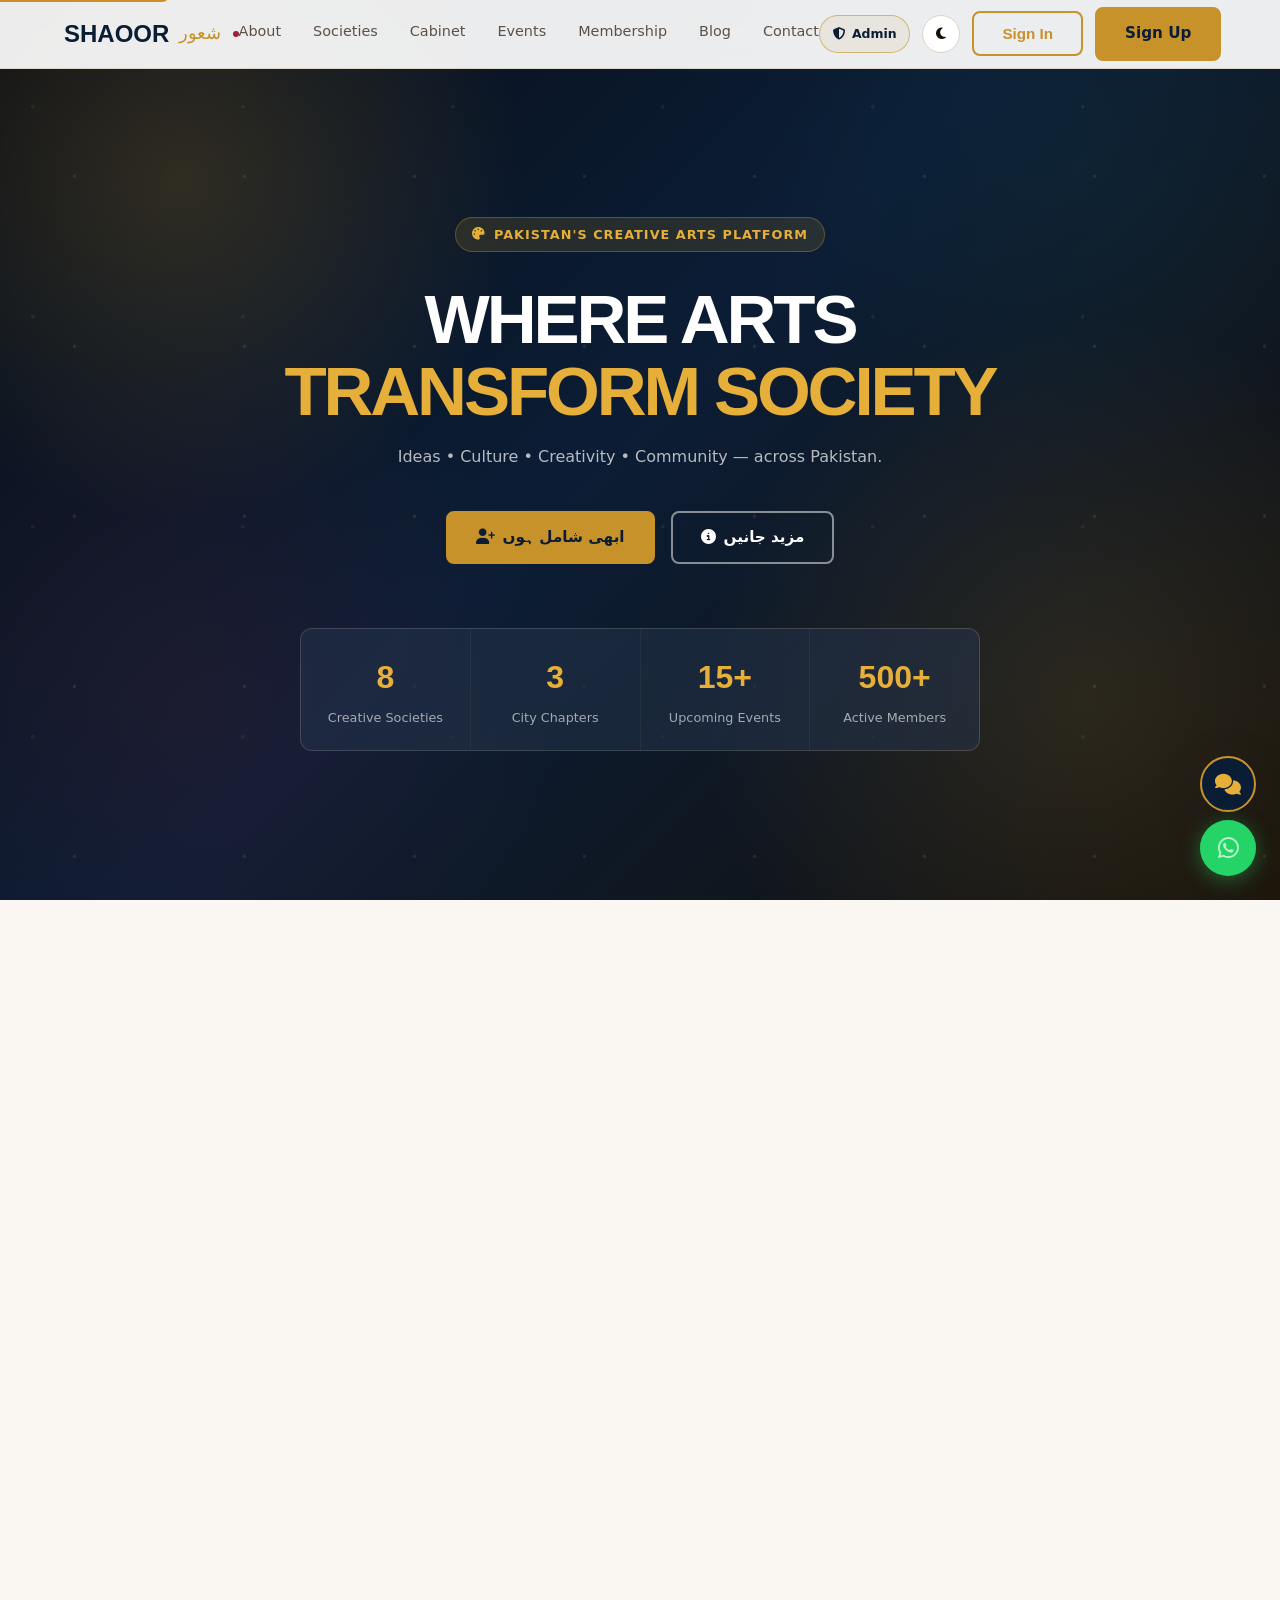
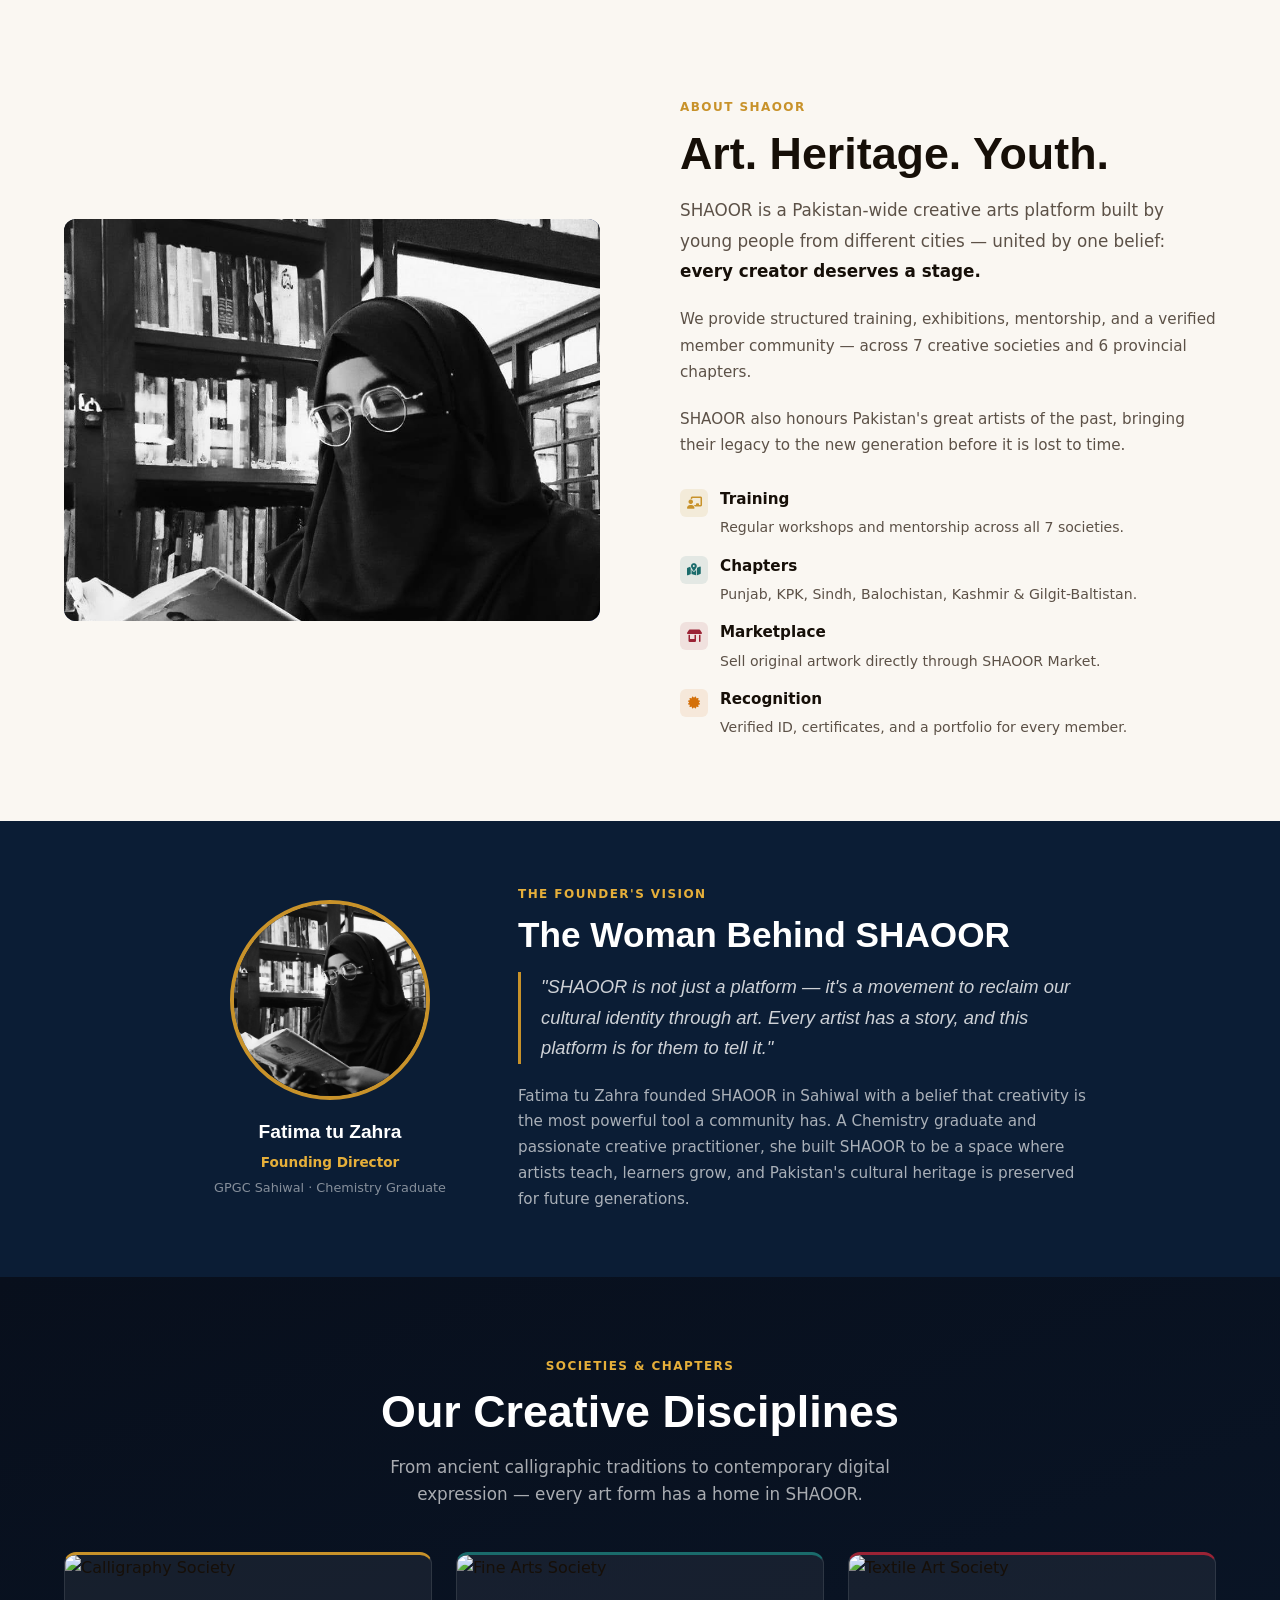
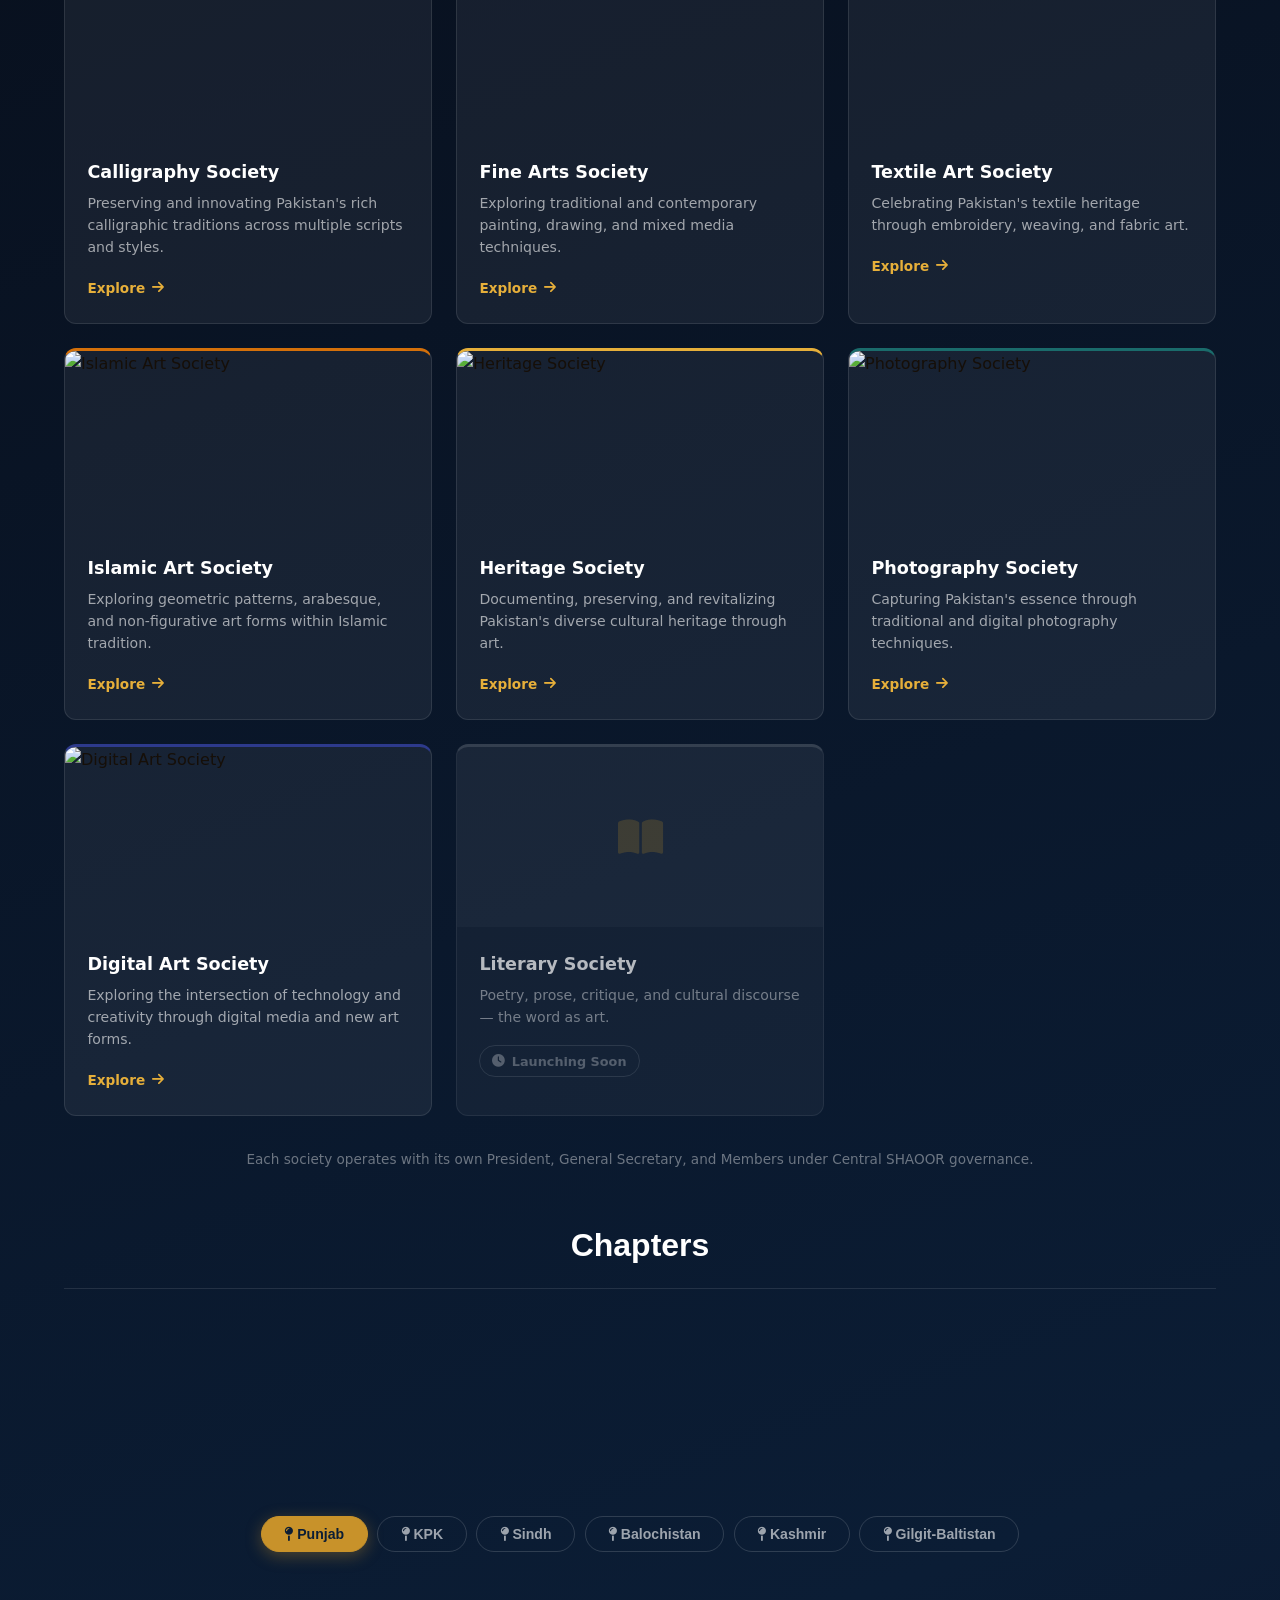
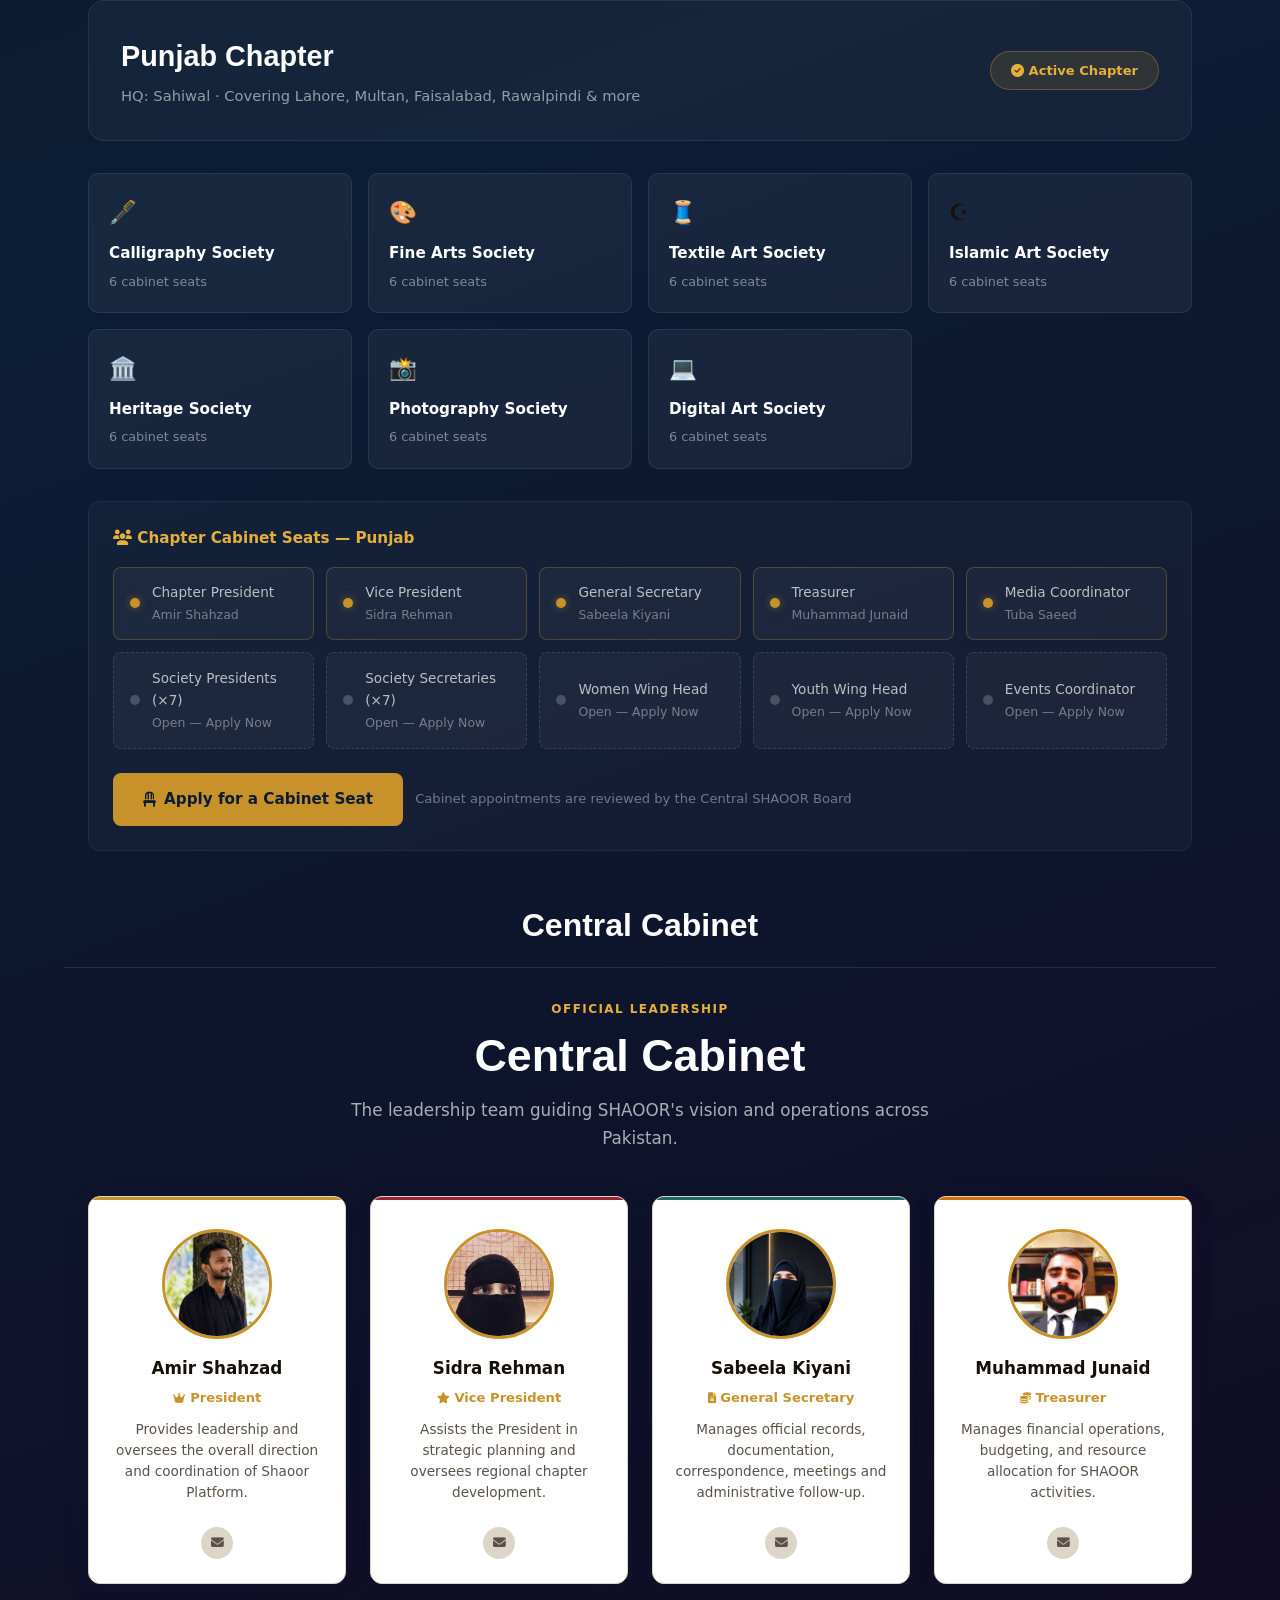
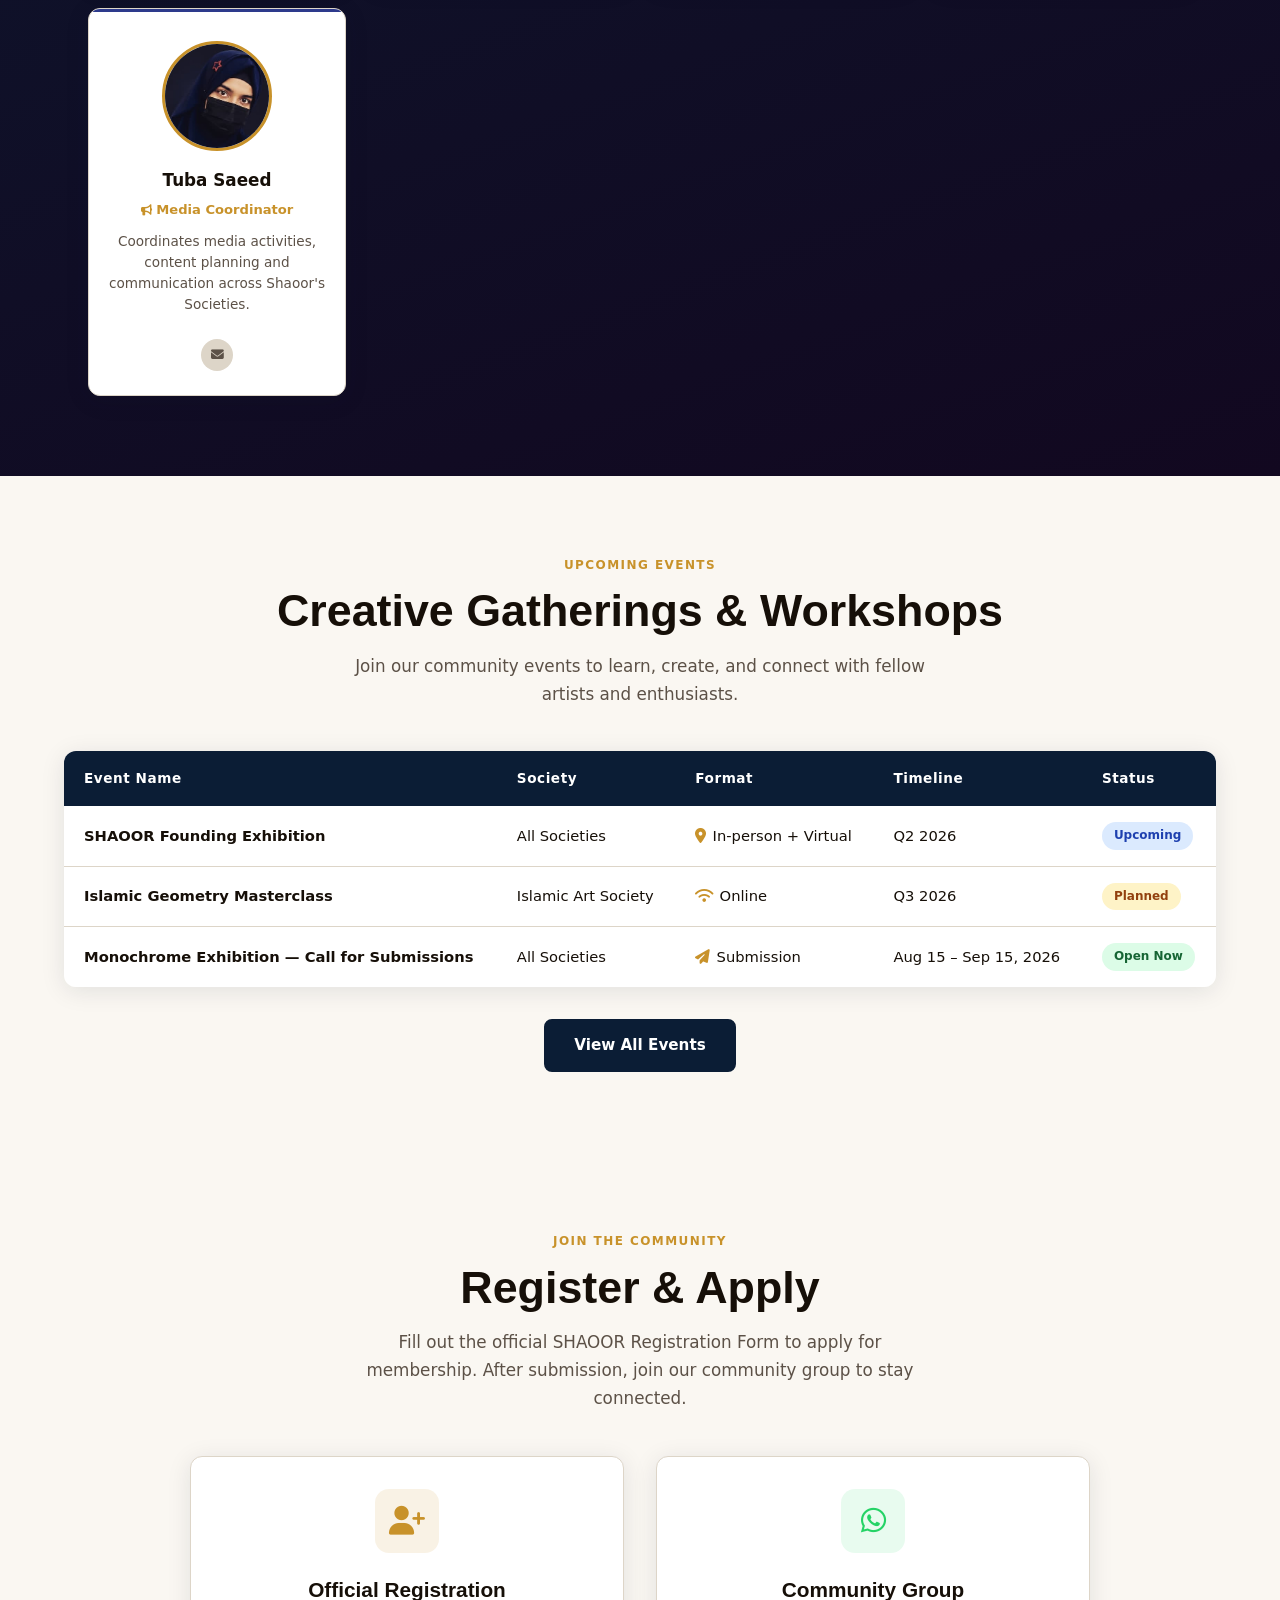
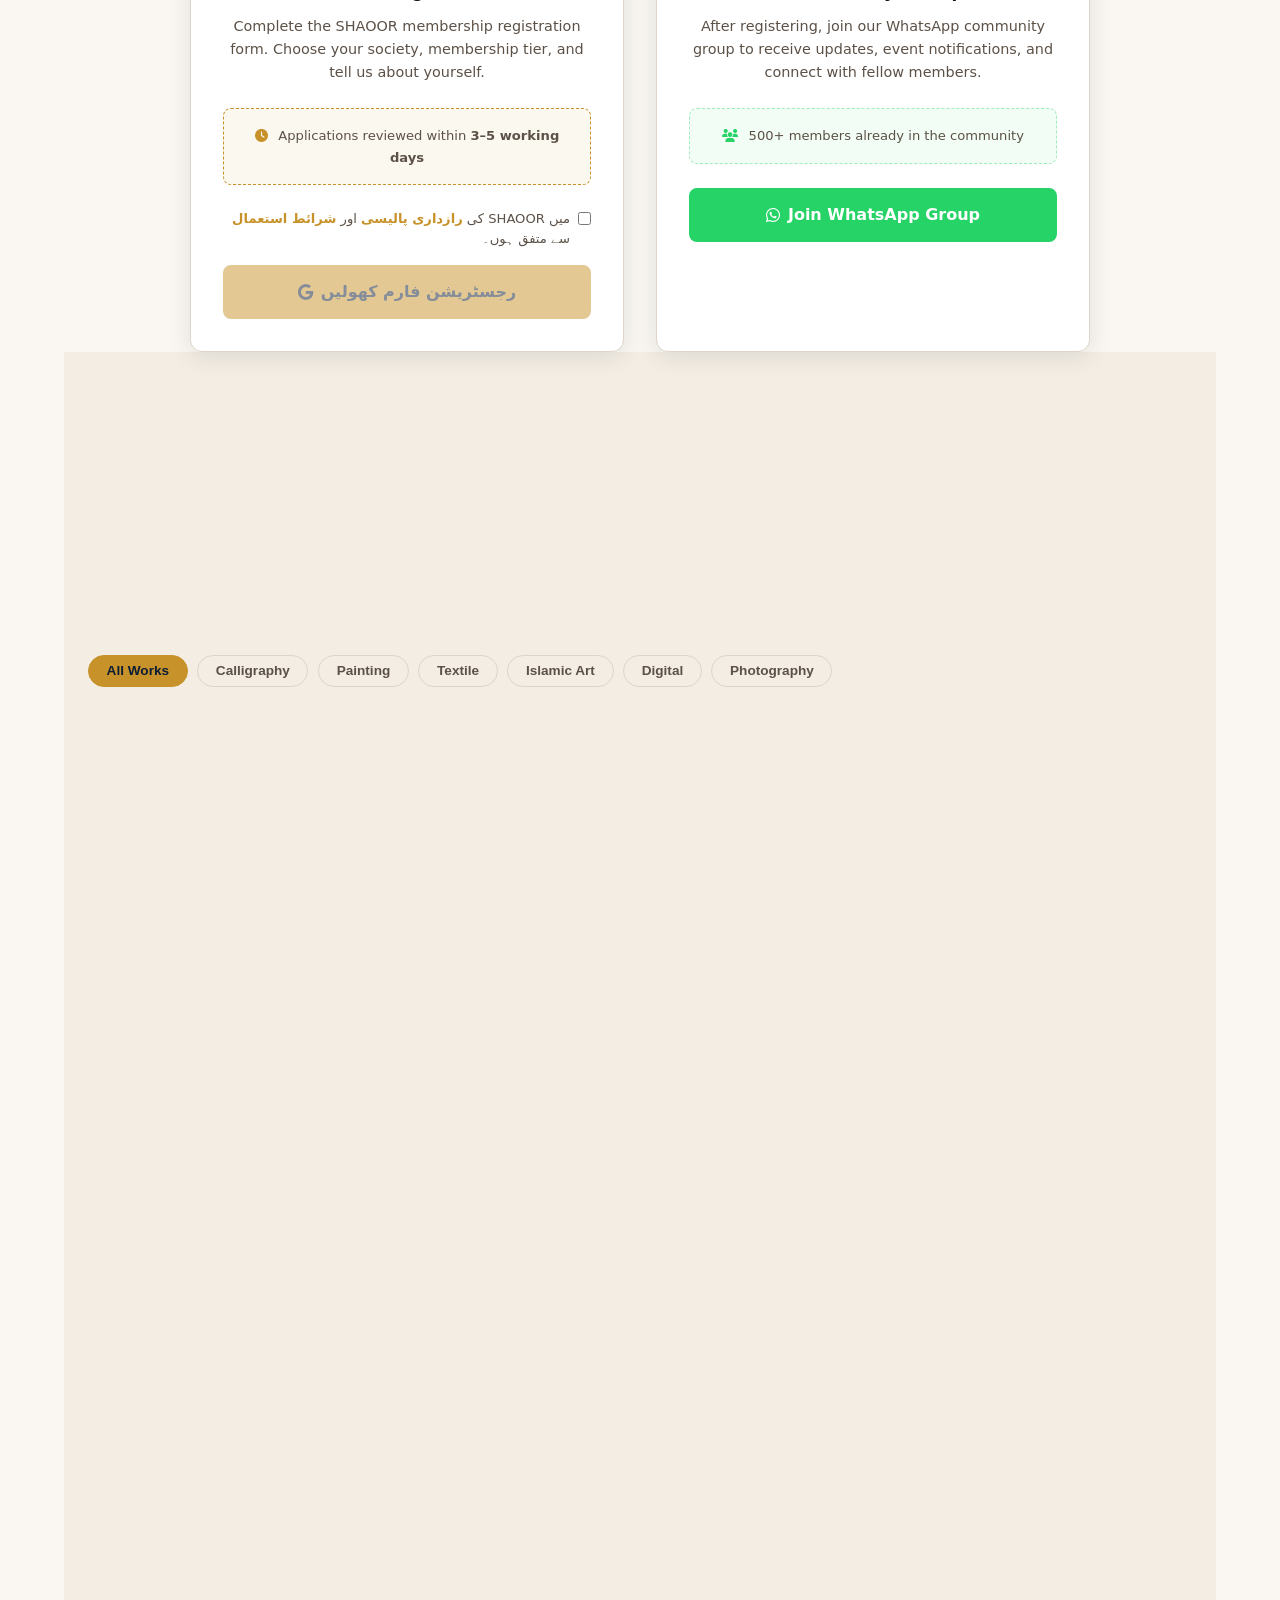
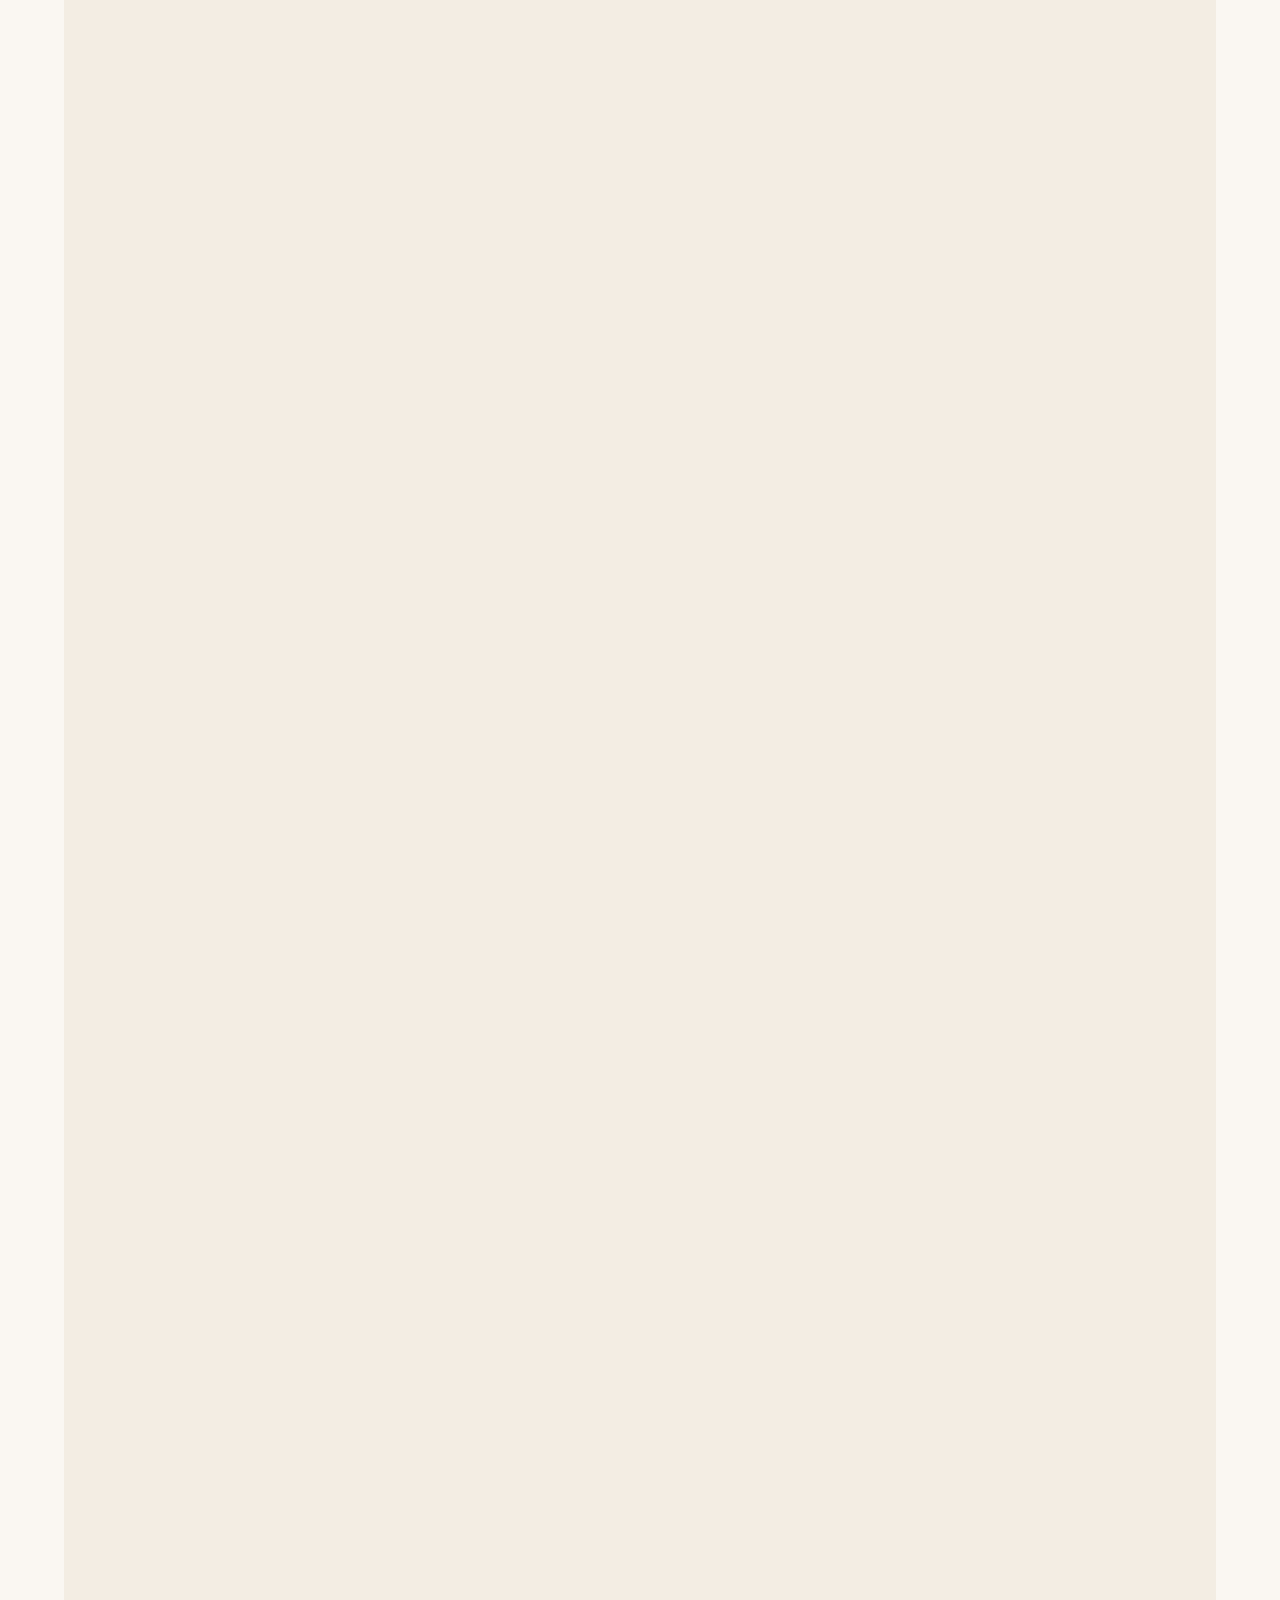
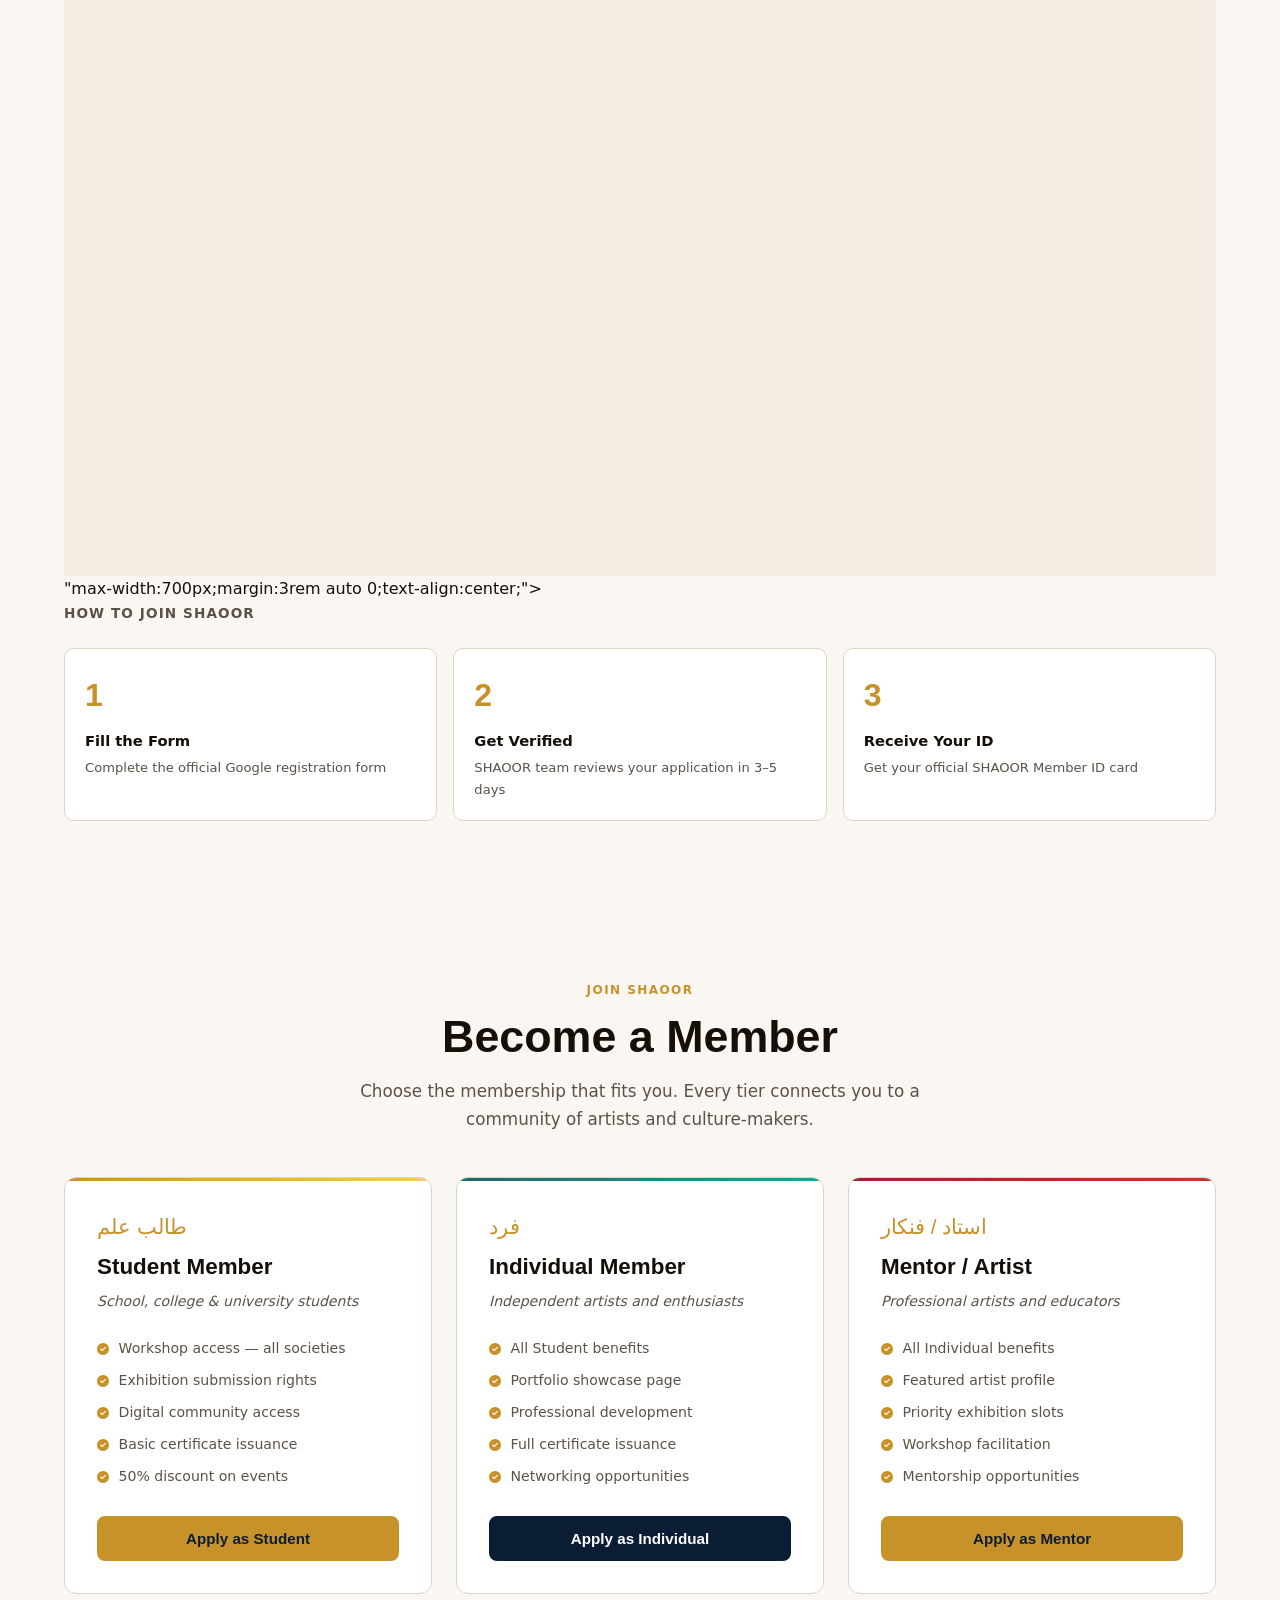
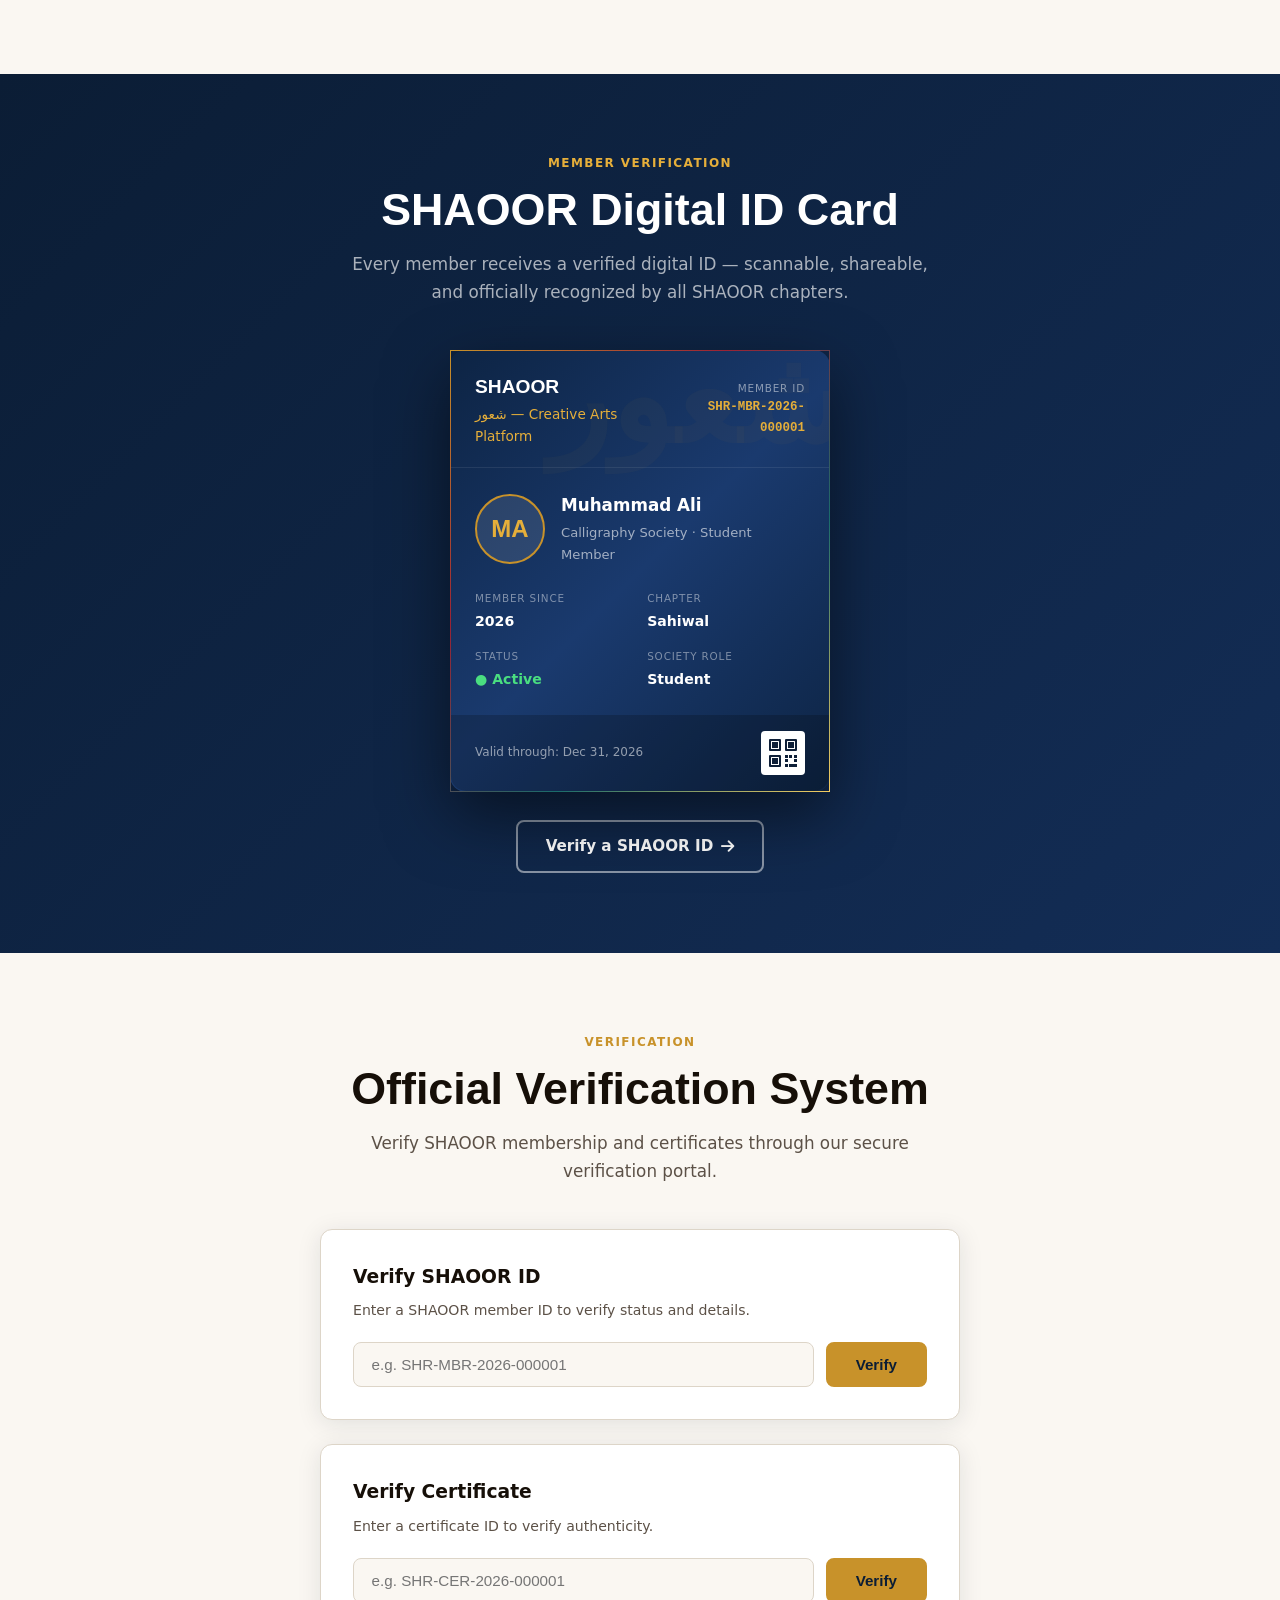
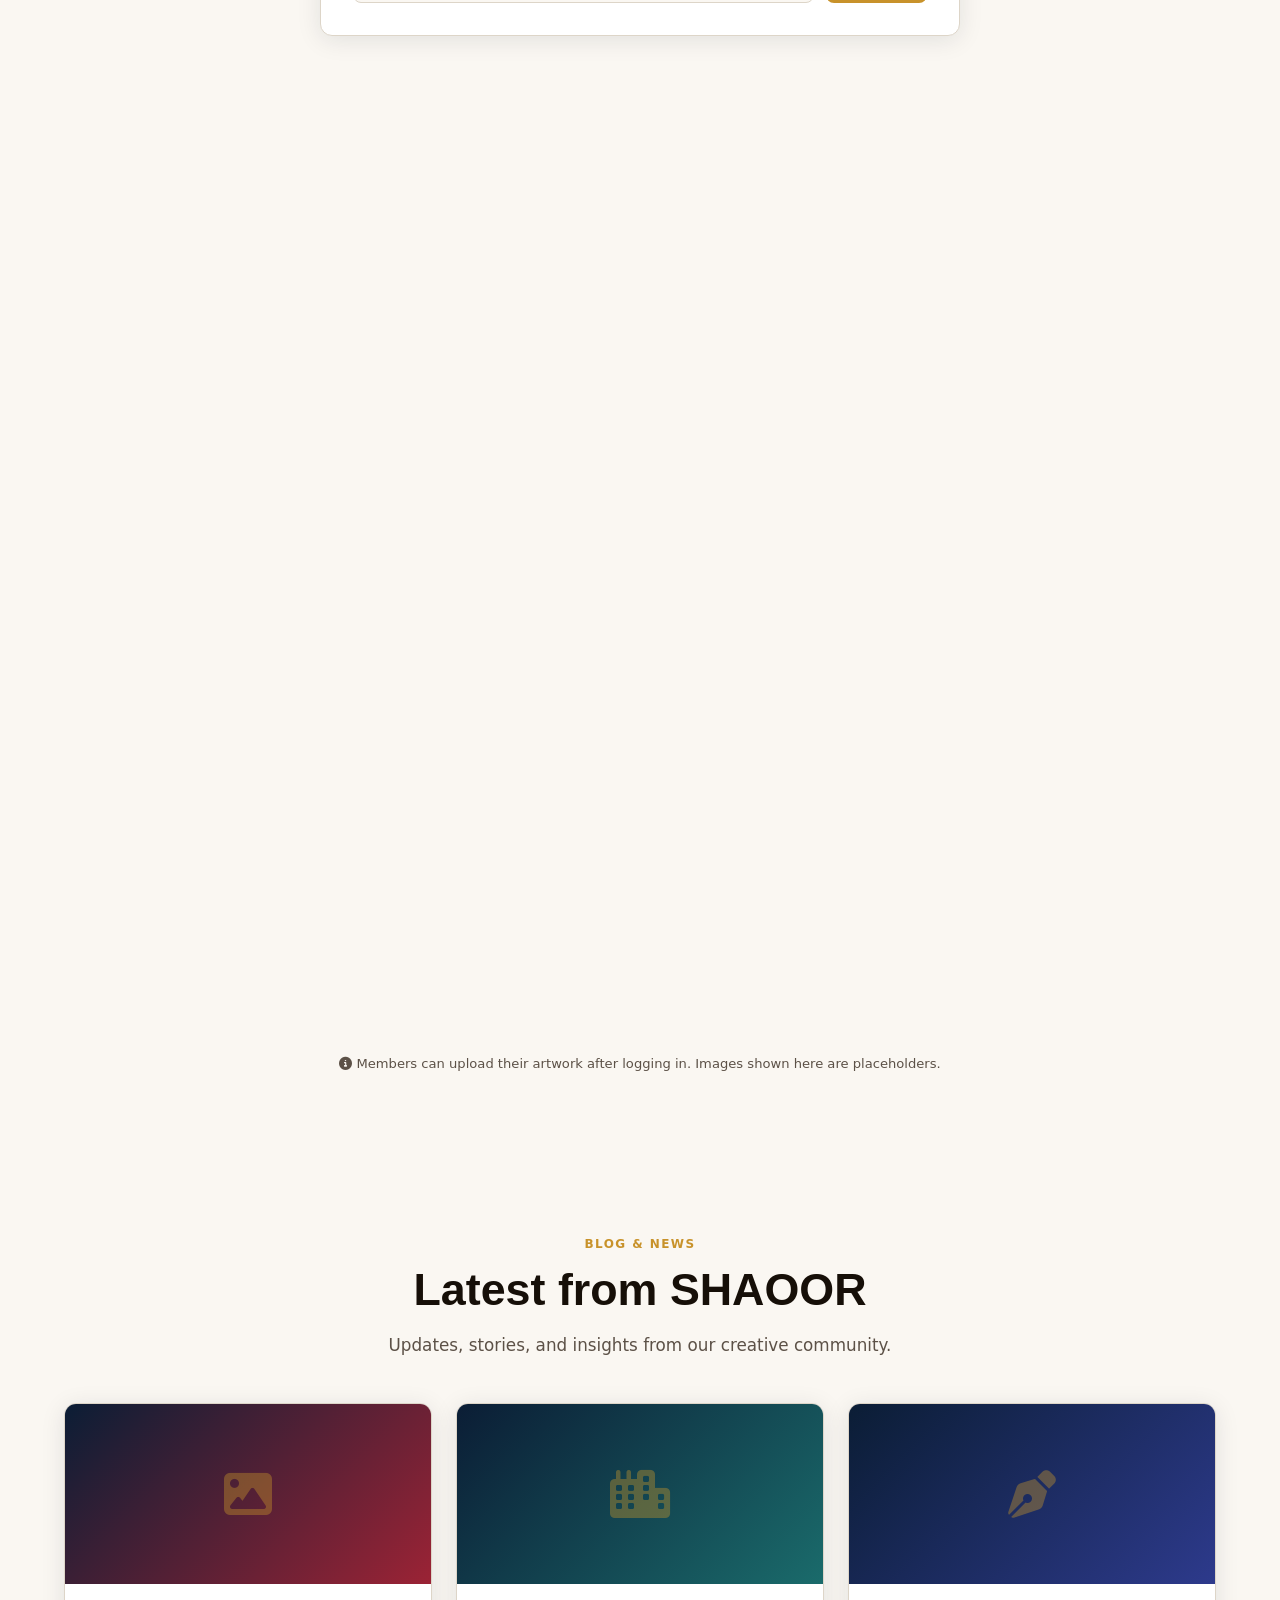
==== Index.html @ 7a6488df "Rename index.html to Index.html" ====
<!DOCTYPE html>
<html lang="en" dir="ltr">
<head>
  <meta charset="UTF-8" />
  <meta name="viewport" content="width=device-width, initial-scale=1.0" />
  <title>SHAOOR | شعور — Creative Arts Platform Pakistan</title>
  <meta name="description" content="SHAOOR — Pakistan's premier creative arts platform. Calligraphy, Fine Arts, Textile, Islamic Art, Heritage, Photography & Digital Art. Sahiwal." />
  <meta name="theme-color" content="#0B1D35" />

  <!-- ══ SECURITY HEADERS ══ -->
  <meta http-equiv="Content-Security-Policy"
    content="default-src 'self' https:;
             script-src 'self' 'unsafe-inline' https://cdnjs.cloudflare.com https://fonts.googleapis.com https://cdn.jsdelivr.net;
             style-src 'self' 'unsafe-inline' https://cdnjs.cloudflare.com https://fonts.googleapis.com https://fonts.gstatic.com;
             img-src 'self' data: https://images.unsplash.com https://aerbvhslbdstmmrbvwvo.supabase.co;
             font-src 'self' https://cdnjs.cloudflare.com https://fonts.gstatic.com;
             connect-src 'self' https://aerbvhslbdstmmrbvwvo.supabase.co;
             form-action 'self' https://docs.google.com https://forms.gle;
             frame-ancestors 'none';">
  <meta http-equiv="X-Content-Type-Options" content="nosniff" />
  <meta http-equiv="X-Frame-Options" content="DENY" />
  <meta http-equiv="Referrer-Policy" content="strict-origin-when-cross-origin" />
  <meta http-equiv="Permissions-Policy" content="camera=(), microphone=(), geolocation=()" />

  <!-- Google Fonts -->
  <link rel="preconnect" href="https://fonts.googleapis.com" />
  <link rel="preconnect" href="https://fonts.gstatic.com" crossorigin />
  <link href="https://fonts.googleapis.com/css2?family=Noto+Nastaliq+Urdu:wght@400;600;700&display=swap" rel="stylesheet" />
  <link href="https://fonts.googleapis.com/css2?family=Inter:wght@400;500;600;700&family=Manrope:wght@600;700;800&family=Noto+Nastaliq+Urdu:wght@400;600;700&display=swap" rel="stylesheet" />

  <!-- Font Awesome CDN (correct) -->
  <link rel="stylesheet" href="https://cdnjs.cloudflare.com/ajax/libs/font-awesome/6.5.0/css/all.min.css" />

  <style>
    /* ─── TOKENS ─── */
    :root {
      /* ── Core Brand ── */
      --navy:      #0B1D35;
      --navy2:     #14305A;
      --navy3:     #1a3a6e;

      /* ── Gold Spectrum ── */
      --gold:      #C8922A;
      --gold2:     #E6AF3A;
      --gold3:     #F5CC60;
      --gold-soft: rgba(200,146,42,.12);

      /* ── Cultural Accent Colors ── */
      --ruby:      #9B2335;   /* گہرا سرخ */
      --ruby-soft: rgba(155,35,53,.10);
      --teal:      #1A6B6B;   /* مور پنکھی */
      --teal-soft: rgba(26,107,107,.10);
      --saffron:   #D4700A;   /* زعفران */
      --saffron-soft: rgba(212,112,10,.10);
      --indigo:    #2D3A8C;   /* نیلا */
      --henna:     #7B2D00;   /* مہندی */

      /* ── Surfaces ── */
      --cream:     #FAF7F2;
      --cream2:    #F3EDE3;
      --white:     #FFFFFF;
      --ink:       #160F08;
      --muted:     #5C5147;
      --border:    #DDD5C8;
      --card:      #FFFFFF;

      --radius: 12px;
      --shadow:    0 4px 24px rgba(11,29,53,.10);
      --shadow-lg: 0 12px 48px rgba(11,29,53,.18);
      --ff-display: 'Playfair Display', Georgia, serif;
      --ff-body:    'Inter', system-ui, sans-serif;
      --trans: .28s ease;
    }
    [data-theme="dark"] {
      --cream:  #080F1C;
      --cream2: #0D1829;
      --card:   #101E35;
      --ink:    #F0E8D8;
      --muted:  #9E957F;
      --border: #1C2E4A;
      --shadow: 0 4px 24px rgba(0,0,0,.40);
      --shadow-lg: 0 12px 48px rgba(0,0,0,.55);
    }

    /* ─── RESET ─── */
    *, *::before, *::after { box-sizing: border-box; margin: 0; padding: 0; }
    html { scroll-behavior: smooth; }
    body {
      font-family: var(--ff-body);
      background: var(--cream);
      color: var(--ink);
      line-height: 1.65;
      transition: background var(--trans), color var(--trans);
    }
    img { max-width: 100%; display: block; }
    a { text-decoration: none; color: inherit; }
    ul { list-style: none; }

    /* ─── UTILITIES ─── */
    .container { width: 100%; max-width: 1200px; margin: 0 auto; padding: 0 1.5rem; }
    .section    { padding: 6rem 0; }
    .sec-label  { font-size: .75rem; font-weight: 700; letter-spacing: .12em; text-transform: uppercase; color: var(--gold); margin-bottom: .6rem; }
    .sec-title  { font-family: var(--ff-display); font-size: clamp(2rem, 4vw, 2.8rem); font-weight: 800; line-height: 1.15; color: var(--ink); margin-bottom: 1rem; }
    .sec-sub    { font-size: 1.05rem; color: var(--muted); max-width: 580px; }
    .sec-head   { text-align: center; margin-bottom: 4rem; }
    .sec-head .sec-sub { margin: 0 auto; }

    /* ─── BUTTONS ─── */
    .btn {
      display: inline-flex; align-items: center; gap: .5rem;
      padding: .75rem 1.75rem; border-radius: 8px; font-weight: 600;
      font-size: .95rem; cursor: pointer; border: 2px solid transparent;
      transition: all var(--trans); white-space: nowrap;
    }
    .btn-gold   { background: var(--gold); color: var(--navy); border-color: var(--gold); }
    .btn-gold:hover { background: var(--gold2); border-color: var(--gold2); }
    .btn-navy   { background: var(--navy); color: #fff; border-color: var(--navy); }
    .btn-navy:hover { background: var(--navy2); border-color: var(--navy2); }
    .btn-outline { background: transparent; color: var(--gold); border-color: var(--gold); }
    .btn-outline:hover { background: var(--gold); color: var(--navy); }
    .btn-ghost  { background: transparent; color: #fff; border-color: rgba(255,255,255,.5); }
    .btn-ghost:hover { background: rgba(255,255,255,.12); }
    a:focus, button:focus { outline: 2px solid var(--gold); outline-offset: 3px; }

    /* ─── NAV ─── */
    .navbar {
      position: fixed; top: 0; left: 0; width: 100%; z-index: 200;
      background: rgba(255,255,255,.92); backdrop-filter: blur(14px);
      border-bottom: 1px solid var(--border);
      transition: background var(--trans), box-shadow var(--trans);
    }
    [data-theme="dark"] .navbar { background: rgba(14,31,56,.92); }
    .navbar.scrolled { box-shadow: 0 2px 20px rgba(0,0,0,.10); }
    .nav-inner { display: flex; align-items: center; justify-content: space-between; height: 68px; }
    .nav-brand { display: flex; align-items: center; gap: .6rem; }
    .nav-brand .en { font-family: var(--ff-display); font-size: 1.5rem; font-weight: 900; color: var(--navy); }
    [data-theme="dark"] .nav-brand .en { color: var(--gold3); }
    .nav-brand .ur { font-size: 1.1rem; color: var(--gold); font-family: 'Segoe UI', sans-serif; }
    .nav-links { display: flex; gap: 2rem; align-items: center; }
    .nav-links a { font-size: .9rem; font-weight: 500; color: var(--muted); transition: color var(--trans); position: relative; padding-bottom: 4px; }
    .nav-links a::after { content: ''; position: absolute; bottom: 0; left: 0; width: 0; height: 2px; background: var(--gold); border-radius: 2px; transition: width var(--trans); }
    .nav-links a:hover { color: var(--ink); }
    .nav-links a:hover::after { width: 100%; }
    .nav-actions { display: flex; align-items: center; gap: .75rem; }
    .theme-btn {
      width: 38px; height: 38px; border-radius: 50%; border: 1px solid var(--border);
      background: var(--card); color: var(--ink); cursor: pointer;
      display: flex; align-items: center; justify-content: center;
      transition: all var(--trans);
    }
    .theme-btn:hover { border-color: var(--gold); color: var(--gold); }
    .hamburger { display: none; flex-direction: column; gap: 5px; background: none; border: none; cursor: pointer; padding: 4px; }
    .hamburger span { display: block; width: 24px; height: 2.5px; background: var(--ink); border-radius: 2px; transition: all var(--trans); }
    [data-theme="dark"] .hamburger span { background: #fff; }

    /* ─── MOBILE NAV ─── */
    .mobile-nav {
      position: fixed; top: 0; right: -100%; width: min(320px, 85vw); height: 100vh;
      background: var(--card); z-index: 300; padding: 5rem 2rem 2rem;
      box-shadow: -8px 0 40px rgba(0,0,0,.18); transition: right var(--trans);
      overflow-y: auto; border-left: 1px solid var(--border);
    }
    .mobile-nav.open { right: 0; }
    .mobile-nav a { display: block; padding: .9rem 0; border-bottom: 1px solid var(--border); font-weight: 500; color: var(--ink); font-size: 1rem; }
    .mobile-nav a:hover { color: var(--gold); }
    .mob-close {
      position: absolute; top: 1.2rem; right: 1.2rem; width: 36px; height: 36px;
      border-radius: 50%; background: var(--border); border: none; cursor: pointer;
      display: flex; align-items: center; justify-content: center; color: var(--ink); font-size: 1rem;
    }
    .overlay { position: fixed; inset: 0; background: rgba(0,0,0,.45); z-index: 250; display: none; }
    .overlay.show { display: block; }

    /* ─── HERO ─── */
    .hero {
      min-height: 100vh; display: flex; align-items: center;
      background: linear-gradient(135deg, #080F1C 0%, #0B1D35 35%, #14204A 65%, #1A0A22 100%);
      position: relative; overflow: hidden; padding-top: 68px;
    }
    .hero::before {
      content: '';
      position: absolute; inset: 0;
      background:
        radial-gradient(ellipse 80% 60% at 20% 80%, rgba(155,35,53,.18) 0%, transparent 60%),
        radial-gradient(ellipse 60% 50% at 80% 20%, rgba(26,107,107,.14) 0%, transparent 55%),
        radial-gradient(ellipse 50% 40% at 50% 50%, rgba(200,146,42,.08) 0%, transparent 70%),
        url("data:image/svg+xml,%3Csvg width='80' height='80' viewBox='0 0 80 80' xmlns='http://www.w3.org/2000/svg'%3E%3Cg fill='none' fill-rule='evenodd'%3E%3Cg fill='%23C8922A' fill-opacity='0.05'%3E%3Cpath d='M40 0 L48 32 L80 40 L48 48 L40 80 L32 48 L0 40 L32 32 Z'/%3E%3C/g%3E%3Cg fill='%23C8922A' fill-opacity='0.03'%3E%3Cpath d='M20 20 L24 36 L40 40 L24 44 L20 60 L16 44 L0 40 L16 36 Z' transform='translate(0,0)'/%3E%3C/g%3E%3C/g%3E%3C/svg%3E");
    }
    .hero-inner { position: relative; z-index: 1; text-align: center; max-width: 860px; margin: 0 auto; padding: 5rem 0; }
    .hero-badge { display: inline-flex; align-items: center; gap: .5rem; background: rgba(201,151,43,.15); border: 1px solid rgba(201,151,43,.35); color: var(--gold2); font-size: .8rem; font-weight: 600; letter-spacing: .08em; padding: .4rem 1rem; border-radius: 999px; margin-bottom: 2rem; text-transform: uppercase; }
    .hero-title { font-family: var(--ff-display); font-size: clamp(3rem, 7vw, 5.5rem); font-weight: 900; color: #fff; line-height: 1.05; margin-bottom: 1.2rem; }
    .hero-title .gold { color: var(--gold2); }
    .hero-urdu { font-size: clamp(1.4rem, 3vw, 2rem); color: rgba(255,255,255,.55); margin-bottom: 1.5rem; font-family: 'Segoe UI', sans-serif; direction: rtl; }
    .hero-sub { font-size: 1.15rem; color: rgba(255,255,255,.7); max-width: 560px; margin: 0 auto 2.5rem; }
    .hero-btns { display: flex; gap: 1rem; justify-content: center; flex-wrap: wrap; margin-bottom: 4rem; }
    .hero-stats { display: grid; grid-template-columns: repeat(4, 1fr); gap: 1px; background: rgba(255,255,255,.1); border: 1px solid rgba(255,255,255,.1); border-radius: var(--radius); overflow: hidden; max-width: 680px; margin: 0 auto; }
    .stat-box { background: rgba(14,31,56,.5); padding: 1.4rem 1rem; }
    .stat-num { font-family: var(--ff-display); font-size: 2rem; font-weight: 800; color: var(--gold2); }
    .stat-lbl { font-size: .8rem; color: rgba(255,255,255,.6); margin-top: .2rem; }

    /* ─── ABOUT ─── */
    .about-grid { display: grid; grid-template-columns: 1fr 1fr; gap: 5rem; align-items: center; }
    .about-img {
      aspect-ratio: 4/3; border-radius: var(--radius); overflow: hidden;
      background: linear-gradient(135deg, var(--navy) 0%, #1e3a8a 100%);
      display: flex; align-items: center; justify-content: center;
      position: relative;
    }
    .about-img-inner { text-align: center; color: rgba(255,255,255,.7); }
    .about-img-inner i { font-size: 4rem; color: var(--gold); margin-bottom: 1rem; display: block; }
    .about-img-inner p { font-size: .95rem; max-width: 200px; margin: 0 auto; }
    .about-quote { border-left: 3px solid var(--gold); padding-left: 1.25rem; margin: 2rem 0; font-family: var(--ff-display); font-size: 1.2rem; font-style: italic; color: var(--muted); line-height: 1.6; }
    .values-list { display: grid; gap: .8rem; margin-top: 1.5rem; }
    .val-item { display: flex; align-items: flex-start; gap: .75rem; }
    .val-icon { width: 28px; height: 28px; border-radius: 6px; background: rgba(201,151,43,.12); display: flex; align-items: center; justify-content: center; flex-shrink: 0; margin-top: 2px; }
    .val-icon i { font-size: .75rem; color: var(--gold); }
    .val-text strong { display: block; font-weight: 600; font-size: .95rem; margin-bottom: .15rem; }
    .val-text span { font-size: .88rem; color: var(--muted); }

    /* ─── SOCIETIES ─── */
    .soc-bg { background: linear-gradient(160deg, #080F1C 0%, #0B1D35 50%, #120820 100%); }
    .soc-bg .sec-title { color: #fff; }
    .soc-bg .sec-sub   { color: rgba(255,255,255,.65); }
    .soc-bg .sec-label { color: var(--gold2); }
    .soc-grid { display: grid; grid-template-columns: repeat(auto-fill, minmax(280px, 1fr)); gap: 1.5rem; }
    .soc-card {
      background: rgba(255,255,255,.06); border: 1px solid rgba(255,255,255,.1);
      border-radius: var(--radius); overflow: hidden; transition: all var(--trans); position: relative;
    }
    .soc-card:hover { transform: translateY(-6px); background: rgba(255,255,255,.1); border-color: rgba(201,151,43,.4); }
    .soc-thumb { height: 180px; overflow: hidden; position: relative; }
    .soc-thumb img { width: 100%; height: 100%; object-fit: cover; transition: transform .5s ease; }
    .soc-card:hover .soc-thumb img { transform: scale(1.07); }
    .soc-thumb-placeholder { height: 180px; display: flex; align-items: center; justify-content: center; font-size: 2.5rem; }
    .soc-body { padding: 1.4rem; }
    .soc-name { font-weight: 700; font-size: 1.1rem; color: #fff; margin-bottom: .4rem; }
    .soc-desc { font-size: .88rem; color: rgba(255,255,255,.6); line-height: 1.55; margin-bottom: 1rem; }
    .soc-link { display: inline-flex; align-items: center; gap: .4rem; font-size: .85rem; font-weight: 600; color: var(--gold2); transition: gap var(--trans); }
    .soc-link:hover { gap: .7rem; }
    .soc-coming { display: inline-flex; align-items: center; gap: .4rem; font-size: .8rem; font-weight: 600; color: rgba(255,255,255,.4); padding: .3rem .75rem; border: 1px solid rgba(255,255,255,.15); border-radius: 999px; }

    /* ─── CABINET ─── */
    .cabinet-grid { display: grid; grid-template-columns: repeat(auto-fill, minmax(240px, 1fr)); gap: 1.5rem; }
    .cab-card {
      background: var(--card); border: 1px solid var(--border); border-radius: var(--radius);
      overflow: hidden; box-shadow: var(--shadow); transition: all var(--trans);
      text-align: center;
    }
    .cab-card:hover { transform: translateY(-5px); box-shadow: var(--shadow-lg); border-color: var(--gold); }
    .cab-avatar {
      width: 90px; height: 90px; border-radius: 50%;
      background: linear-gradient(135deg, var(--navy) 0%, var(--navy2) 100%);
      display: flex; align-items: center; justify-content: center;
      font-family: var(--ff-display); font-size: 1.6rem; font-weight: 800;
      color: var(--gold2); margin: 2rem auto 1rem; border: 3px solid var(--gold);
    }
    .cab-name { font-weight: 700; font-size: 1.05rem; margin-bottom: .3rem; }
    .cab-role { font-size: .82rem; font-weight: 600; color: var(--gold); margin-bottom: .6rem; }
    .cab-bio { font-size: .85rem; color: var(--muted); padding: 0 1.2rem 1.5rem; line-height: 1.55; }
    .cab-links { display: flex; gap: .6rem; justify-content: center; padding-bottom: 1.5rem; }
    .cab-link { width: 32px; height: 32px; border-radius: 50%; background: var(--border); display: flex; align-items: center; justify-content: center; font-size: .8rem; color: var(--muted); transition: all var(--trans); }
    .cab-link:hover { background: var(--gold); color: var(--navy); }

    /* ─── EVENTS ─── */
    .events-table-wrap { overflow-x: auto; border-radius: var(--radius); box-shadow: var(--shadow); }
    table.ev-table { width: 100%; border-collapse: collapse; background: var(--card); }
    .ev-table th { background: var(--navy); color: #fff; text-align: left; padding: 1rem 1.25rem; font-size: .85rem; font-weight: 600; letter-spacing: .04em; }
    .ev-table th:first-child { border-radius: 0; }
    .ev-table td { padding: 1rem 1.25rem; border-bottom: 1px solid var(--border); font-size: .92rem; color: var(--ink); }
    .ev-table tr:last-child td { border-bottom: none; }
    .ev-table tr:hover td { background: rgba(201,151,43,.04); }
    .badge { display: inline-block; padding: .25rem .75rem; border-radius: 999px; font-size: .75rem; font-weight: 700; }
    .badge-blue   { background: #dbeafe; color: #1e40af; }
    .badge-yellow { background: #fef3c7; color: #92400e; }
    .badge-green  { background: #dcfce7; color: #166534; }
    [data-theme="dark"] .badge-blue   { background: rgba(30,64,175,.25); color: #93c5fd; }
    [data-theme="dark"] .badge-yellow { background: rgba(146,64,14,.25); color: #fcd34d; }
    [data-theme="dark"] .badge-green  { background: rgba(22,101,52,.25); color: #86efac; }

    /* ─── MEMBERSHIP ─── */
    .mem-grid { display: grid; grid-template-columns: repeat(auto-fit, minmax(280px, 1fr)); gap: 1.5rem; }
    .mem-card {
      background: var(--card); border: 1px solid var(--border); border-radius: var(--radius);
      padding: 2rem; position: relative; overflow: hidden; transition: all var(--trans);
    }
    .mem-card:hover { border-color: var(--gold); box-shadow: var(--shadow-lg); transform: translateY(-4px); }
    .mem-card::after { content: ''; position: absolute; top: 0; left: 0; right: 0; height: 3px; background: var(--gold); }
    .mem-urdu { font-size: 1.3rem; color: var(--gold); font-family: 'Segoe UI', sans-serif; margin-bottom: .3rem; }
    .mem-tier { font-family: var(--ff-display); font-size: 1.4rem; font-weight: 800; margin-bottom: .25rem; }
    .mem-who { font-size: .88rem; color: var(--muted); font-style: italic; margin-bottom: 1.5rem; }
    .mem-benefits { display: grid; gap: .55rem; margin-bottom: 1.75rem; }
    .mem-benefits li { display: flex; align-items: center; gap: .6rem; font-size: .88rem; color: var(--muted); }
    .mem-benefits li i { color: var(--gold); font-size: .75rem; flex-shrink: 0; }

    /* ─── DIGITAL ID CARD ─── */
    .id-section { background: linear-gradient(135deg, var(--navy) 0%, #132d56 100%); padding: 5rem 0; }
    .id-section .sec-title { color: #fff; }
    .id-section .sec-sub   { color: rgba(255,255,255,.65); }
    .id-section .sec-label { color: var(--gold2); }
    .id-card {
      background: linear-gradient(135deg, #0d2444 0%, #1a3a6e 50%, #0d2444 100%);
      border: 1px solid rgba(201,151,43,.4); border-radius: 16px; overflow: hidden;
      max-width: 380px; margin: 0 auto; box-shadow: 0 24px 64px rgba(0,0,0,.5); position: relative;
    }
    .id-card::before { content: 'شعور'; position: absolute; font-size: 8rem; font-weight: 900; color: rgba(201,151,43,.04); top: -1rem; right: -1rem; line-height: 1; font-family: 'Segoe UI', sans-serif; pointer-events: none; }
    .id-top { padding: 1.25rem 1.5rem; display: flex; justify-content: space-between; align-items: center; border-bottom: 1px solid rgba(255,255,255,.08); }
    .id-brand-en { font-family: var(--ff-display); font-weight: 900; font-size: 1.2rem; color: #fff; }
    .id-brand-ur { font-size: .85rem; color: var(--gold2); }
    .id-mid-id { text-align: right; }
    .id-mid-id .lbl { font-size: .65rem; color: rgba(255,255,255,.5); text-transform: uppercase; letter-spacing: .08em; }
    .id-mid-id .val { font-size: .78rem; font-family: monospace; color: var(--gold2); font-weight: 700; }
    .id-body { padding: 1.5rem; }
    .id-photo-wrap { display: flex; align-items: center; gap: 1rem; margin-bottom: 1.5rem; }
    .id-photo {
      width: 70px; height: 70px; border-radius: 50%; background: rgba(255,255,255,.1);
      border: 2px solid var(--gold); display: flex; align-items: center; justify-content: center;
      font-size: 1.5rem; color: var(--gold2); flex-shrink: 0; font-family: var(--ff-display); font-weight: 800;
    }
    .id-name { font-size: 1.05rem; font-weight: 700; color: #fff; }
    .id-society { font-size: .82rem; color: rgba(255,255,255,.6); margin-top: .15rem; }
    .id-fields { display: grid; grid-template-columns: 1fr 1fr; gap: .9rem; }
    .id-field .lbl { font-size: .65rem; color: rgba(255,255,255,.45); text-transform: uppercase; letter-spacing: .08em; margin-bottom: .2rem; }
    .id-field .val { font-size: .88rem; color: #fff; font-weight: 600; }
    .id-footer { padding: 1rem 1.5rem; background: rgba(0,0,0,.2); display: flex; justify-content: space-between; align-items: center; }
    .id-valid { font-size: .75rem; color: rgba(255,255,255,.55); }
    .id-qr { width: 44px; height: 44px; background: #fff; border-radius: 4px; display: grid; place-items: center; }
    .id-qr svg { width: 32px; height: 32px; }

    /* ─── VERIFICATION ─── */
    .ver-box { background: var(--card); border: 1px solid var(--border); border-radius: var(--radius); padding: 2rem; box-shadow: var(--shadow); max-width: 640px; margin: 0 auto; }
    .ver-row { display: flex; gap: .75rem; }
    .ver-input {
      flex: 1; padding: .7rem 1.1rem; border: 1px solid var(--border); border-radius: 8px;
      background: var(--cream); color: var(--ink); font-size: .95rem;
      transition: border-color var(--trans), box-shadow var(--trans);
    }
    .ver-input:focus { outline: none; border-color: var(--gold); box-shadow: 0 0 0 3px rgba(201,151,43,.15); }
    [data-theme="dark"] .ver-input { background: var(--navy); border-color: var(--border); }
    .ver-result { display: none; margin-top: 1.5rem; padding: 1.25rem; border-radius: 8px; }
    .ver-valid   { background: #f0fdf4; border: 1px solid #bbf7d0; }
    .ver-invalid { background: #fef2f2; border: 1px solid #fecaca; }
    [data-theme="dark"] .ver-valid   { background: rgba(22,101,52,.15); border-color: rgba(74,222,128,.25); }
    [data-theme="dark"] .ver-invalid { background: rgba(185,28,28,.15); border-color: rgba(252,165,165,.25); }
    .ver-grid { display: grid; grid-template-columns: 1fr 1fr; gap: 1rem; margin-top: 1rem; padding-top: 1rem; border-top: 1px solid rgba(0,0,0,.08); }
    .ver-field .lbl { font-size: .78rem; color: var(--muted); margin-bottom: .2rem; }
    .ver-field .val { font-size: .92rem; font-weight: 600; }

    /* ─── BLOG ─── */
    .blog-grid { display: grid; grid-template-columns: repeat(auto-fill, minmax(300px, 1fr)); gap: 1.5rem; }
    .blog-card { background: var(--card); border: 1px solid var(--border); border-radius: var(--radius); overflow: hidden; box-shadow: var(--shadow); transition: all var(--trans); }
    .blog-card:hover { transform: translateY(-4px); box-shadow: var(--shadow-lg); border-color: var(--gold); }
    .blog-thumb { height: 180px; background: linear-gradient(135deg, var(--navy) 0%, var(--navy2) 100%); display: flex; align-items: center; justify-content: center; position: relative; overflow: hidden; }
    .blog-thumb i { font-size: 3rem; color: rgba(201,151,43,.4); }
    .blog-body { padding: 1.4rem; }
    .blog-cat { font-size: .72rem; font-weight: 700; text-transform: uppercase; letter-spacing: .1em; color: var(--gold); margin-bottom: .5rem; }
    .blog-title { font-size: 1rem; font-weight: 700; line-height: 1.45; margin-bottom: .6rem; }
    .blog-excerpt { font-size: .88rem; color: var(--muted); line-height: 1.55; margin-bottom: 1rem; }
    .blog-meta { font-size: .8rem; color: var(--muted); display: flex; align-items: center; gap: .4rem; }

    /* ─── CONTACT ─── */
    .contact-grid { display: grid; grid-template-columns: 1fr 1.4fr; gap: 4rem; align-items: start; }
    .contact-info { display: grid; gap: 1.2rem; }
    .ci-item { display: flex; align-items: flex-start; gap: 1rem; }
    .ci-icon { width: 42px; height: 42px; border-radius: 10px; background: rgba(201,151,43,.12); display: flex; align-items: center; justify-content: center; flex-shrink: 0; }
    .ci-icon i { color: var(--gold); font-size: .95rem; }
    .ci-label { font-size: .8rem; color: var(--muted); margin-bottom: .15rem; }
    .ci-val { font-weight: 600; font-size: .95rem; }
    .social-row { display: flex; gap: .75rem; flex-wrap: wrap; margin-top: 1.5rem; }
    .soc-icon { width: 40px; height: 40px; border-radius: 10px; background: var(--border); display: flex; align-items: center; justify-content: center; color: var(--muted); font-size: .95rem; transition: all var(--trans); }
    .soc-icon:hover { background: var(--gold); color: var(--navy); transform: translateY(-2px); }
    .contact-form { display: grid; gap: 1.1rem; }
    .form-row { display: grid; grid-template-columns: 1fr 1fr; gap: 1rem; }
    .form-group label { display: block; font-size: .85rem; font-weight: 600; margin-bottom: .4rem; }
    .form-input, .form-select, .form-textarea {
      width: 100%; padding: .7rem 1rem; border: 1px solid var(--border); border-radius: 8px;
      background: var(--cream); color: var(--ink); font-family: var(--ff-body); font-size: .92rem;
      transition: border-color var(--trans), box-shadow var(--trans);
    }
    .form-input:focus, .form-select:focus, .form-textarea:focus { outline: none; border-color: var(--gold); box-shadow: 0 0 0 3px rgba(201,151,43,.15); }
    [data-theme="dark"] .form-input, [data-theme="dark"] .form-select, [data-theme="dark"] .form-textarea { background: var(--navy); border-color: var(--border); color: var(--ink); }
    .form-textarea { resize: vertical; min-height: 130px; }

    /* ─── FOOTER ─── */
    footer { background: var(--navy); color: rgba(255,255,255,.8); }
    .footer-top { padding: 4rem 0 3rem; display: grid; grid-template-columns: 1.5fr 1fr 1fr 1.3fr; gap: 3rem; border-bottom: 1px solid rgba(255,255,255,.08); }
    .foot-brand-en { font-family: var(--ff-display); font-size: 1.8rem; font-weight: 900; color: #fff; }
    .foot-brand-ur { font-size: 1rem; color: var(--gold2); margin-bottom: .75rem; }
    .foot-tag { font-size: .88rem; color: rgba(255,255,255,.55); line-height: 1.65; margin-bottom: 1rem; }
    .foot-email { font-size: .85rem; color: rgba(255,255,255,.55); display: flex; align-items: center; gap: .5rem; transition: color var(--trans); }
    .foot-email:hover { color: var(--gold2); }
    .foot-head { font-size: .78rem; font-weight: 700; text-transform: uppercase; letter-spacing: .1em; color: var(--gold2); margin-bottom: 1rem; }
    .foot-links li { margin-bottom: .55rem; }
    .foot-links a { font-size: .88rem; color: rgba(255,255,255,.55); transition: color var(--trans); }
    .foot-links a:hover { color: var(--gold2); }
    .foot-newsletter p { font-size: .85rem; color: rgba(255,255,255,.5); margin-bottom: .85rem; line-height: 1.55; }
    .foot-form { display: flex; gap: .5rem; }
    .foot-input { flex: 1; padding: .6rem 1rem; border: 1px solid rgba(255,255,255,.15); border-radius: 7px; background: rgba(255,255,255,.08); color: #fff; font-size: .88rem; }
    .foot-input:focus { outline: none; border-color: var(--gold); }
    .foot-input::placeholder { color: rgba(255,255,255,.35); }
    .foot-sub { padding: .6rem 1.1rem; background: var(--gold); color: var(--navy); border: none; border-radius: 7px; font-weight: 700; font-size: .85rem; cursor: pointer; transition: background var(--trans); white-space: nowrap; }
    .foot-sub:hover { background: var(--gold2); }
    .footer-bottom { padding: 1.75rem 0; display: flex; justify-content: space-between; align-items: center; font-size: .82rem; color: rgba(255,255,255,.35); flex-wrap: wrap; gap: 1rem; }
    .footer-bottom a { color: rgba(255,255,255,.45); transition: color var(--trans); }
    .footer-bottom a:hover { color: var(--gold2); }

    /* ─── MODAL ─── */
    .modal { position: fixed; inset: 0; background: rgba(0,0,0,.55); z-index: 500; display: none; align-items: center; justify-content: center; padding: 1rem; }
    .modal.open { display: flex; }
    .modal-box { background: var(--card); border-radius: 16px; width: 100%; max-width: 460px; max-height: 90vh; overflow-y: auto; box-shadow: 0 24px 64px rgba(0,0,0,.3); }
    .modal-head { padding: 1.5rem; border-bottom: 1px solid var(--border); display: flex; justify-content: space-between; align-items: center; }
    .modal-head h3 { font-family: var(--ff-display); font-size: 1.3rem; font-weight: 800; }
    .modal-close { width: 32px; height: 32px; border-radius: 50%; border: none; background: var(--border); cursor: pointer; display: flex; align-items: center; justify-content: center; color: var(--muted); font-size: 1rem; transition: all var(--trans); }
    .modal-close:hover { background: var(--gold); color: var(--navy); }
    .modal-body { padding: 1.5rem; }
    .modal-form { display: grid; gap: 1rem; }
    .modal-hint { text-align: center; font-size: .85rem; color: var(--muted); margin-top: 1rem; }
    .modal-hint a { color: var(--gold); font-weight: 600; }

    /* ─── CHATBOT ─── */
    .chatbot { position: fixed; bottom: 5.5rem; right: 1.5rem; z-index: 150; }
    .chat-toggle {
      width: 56px; height: 56px; border-radius: 50%; background: var(--navy); border: 2px solid var(--gold);
      color: var(--gold2); font-size: 1.3rem; cursor: pointer; display: flex; align-items: center; justify-content: center;
      box-shadow: var(--shadow-lg); transition: all var(--trans);
    }
    .chat-toggle:hover { background: var(--navy2); transform: scale(1.08); }
    .chat-win {
      position: absolute; bottom: 68px; right: 0; width: 320px;
      background: var(--card); border: 1px solid var(--border); border-radius: 16px;
      box-shadow: var(--shadow-lg); display: none; flex-direction: column; overflow: hidden;
    }
    .chat-win.open { display: flex; }
    .chat-win-head { padding: .9rem 1.1rem; background: var(--navy); color: #fff; display: flex; align-items: center; gap: .75rem; }
    .chat-avatar { width: 32px; height: 32px; border-radius: 50%; background: var(--gold); color: var(--navy); display: flex; align-items: center; justify-content: center; font-weight: 800; font-size: .8rem; }
    .chat-win-title { font-weight: 600; font-size: .9rem; flex: 1; }
    .chat-x { background: none; border: none; color: rgba(255,255,255,.7); cursor: pointer; font-size: 1rem; }
    .chat-msgs { height: 300px; overflow-y: auto; padding: 1rem; display: flex; flex-direction: column; gap: .75rem; }
    .msg { max-width: 85%; padding: .65rem .9rem; border-radius: 12px; font-size: .88rem; line-height: 1.45; }
    .msg-bot { background: var(--navy); color: #fff; align-self: flex-start; border-bottom-left-radius: 4px; }
    .msg-usr { background: #f1f5f9; color: var(--ink); align-self: flex-end; border-bottom-right-radius: 4px; }
    [data-theme="dark"] .msg-usr { background: #1e3050; color: var(--ink); }
    .chat-in { display: flex; gap: .5rem; padding: .75rem; border-top: 1px solid var(--border); }
    .chat-field { flex: 1; padding: .5rem .9rem; border: 1px solid var(--border); border-radius: 999px; font-size: .88rem; background: var(--cream); color: var(--ink); }
    .chat-field:focus { outline: none; border-color: var(--gold); }
    [data-theme="dark"] .chat-field { background: var(--navy); }
    .chat-send { width: 34px; height: 34px; border-radius: 50%; background: var(--navy); color: #fff; border: none; cursor: pointer; display: flex; align-items: center; justify-content: center; font-size: .85rem; transition: background var(--trans); }
    .chat-send:hover { background: var(--gold); color: var(--navy); }

    /* ─── WHATSAPP ─── */
    .wa-btn {
      position: fixed; bottom: 1.5rem; right: 1.5rem; z-index: 150;
      width: 56px; height: 56px; border-radius: 50%; background: #25D366;
      color: #fff; font-size: 1.5rem; display: flex; align-items: center; justify-content: center;
      box-shadow: 0 4px 20px rgba(37,211,102,.4); transition: all var(--trans);
    }
    .wa-btn:hover { background: #20ba5a; transform: scale(1.1); }
    .wa-pulse { position: absolute; inset: 0; border-radius: 50%; background: rgba(37,211,102,.3); animation: waPulse 2s infinite; }
    @keyframes waPulse { 0%,100% { transform: scale(1); opacity: .6; } 50% { transform: scale(1.35); opacity: 0; } }

    /* ─── TOAST ─── */
    .toast {
      position: fixed; top: 1.25rem; right: 1.25rem; z-index: 999;
      background: var(--navy); color: #fff; padding: .9rem 1.5rem;
      border-radius: 10px; border-left: 4px solid var(--gold);
      box-shadow: var(--shadow-lg); font-size: .92rem; font-weight: 500;
      transform: translateX(calc(100% + 2rem)); opacity: 0; transition: all var(--trans);
      max-width: 340px;
    }
    .toast.show { transform: translateX(0); opacity: 1; }


    /* Real photo styling for cabinet cards */
    .cab-photo {
      width: 110px; height: 110px; border-radius: 50%;
      object-fit: cover; object-position: top center;
      border: 3px solid var(--gold);
      margin: 2rem auto 1rem;
      display: block;
    }


    /* ── HERO TITLE TRANSFORM ANIMATION ── */
    .hero-title {
      direction: rtl;
      font-family: var(--ff-display);
      font-weight: 900;
      color: #fff;
      line-height: 1.15;
      margin-bottom: 1.2rem;
      letter-spacing: -.01em;
    }
    .title-line1 { display: block; font-size: clamp(2.2rem, 5vw, 4rem); color: rgba(255,255,255,.85); letter-spacing:.06em; margin-bottom:.3rem; }
    .title-line2 { display: block; font-size: clamp(2.6rem, 6vw, 5rem); letter-spacing:.04em; }
    .title-line3 { display: block; font-size: clamp(2rem, 4.5vw, 3.6rem); color: rgba(255,255,255,.90); }
    .gold-shimmer2 {
      background: linear-gradient(90deg, var(--ruby) 0%, var(--gold3) 50%, var(--teal) 100%);
      background-size: 200% auto;
      -webkit-background-clip: text;
      -webkit-text-fill-color: transparent;
      background-clip: text;
      animation: shimmer 4s linear infinite reverse;
    }
    .transform-word {
      color: var(--gold3);
      display: inline-block;
      animation: pulse-word 2s ease-in-out infinite;
    }
    @keyframes pulse-word {
      0%, 100% { opacity:1; transform: scale(1); }
      50%       { opacity:.75; transform: scale(1.04); }
    }

    .hero-word-cycle {
      display: inline-block;
      color: var(--gold3);
      position: relative;
      animation: wordSlide 6s infinite;
      min-width: 160px;
      text-align: center;
    }
    .highlight-cycle {
      color: var(--gold2);
      font-style: italic;
      animation: fadeWord 6s infinite;
    }
    @keyframes wordSlide {
      0%,18%  { opacity:1; transform: translateY(0);   }
      22%,28% { opacity:0; transform: translateY(-16px); }
      32%,50% { opacity:1; transform: translateY(0);   content:'فن'; }
      54%,60% { opacity:0; transform: translateY(-16px); }
      64%,82% { opacity:1; transform: translateY(0);   }
      86%,92% { opacity:0; transform: translateY(-16px); }
      96%,100%{ opacity:1; transform: translateY(0);   }
    }
    @keyframes fadeWord {
      0%,20%  { opacity:1; }
      25%,45% { opacity:.5; }
      50%,70% { opacity:1; }
      75%,95% { opacity:.5; }
      100%    { opacity:1; }
    }

    .gold-shimmer {
      background: linear-gradient(90deg, var(--gold) 0%, var(--gold3) 40%, var(--saffron) 70%, var(--gold2) 100%);
      background-size: 200% auto;
      -webkit-background-clip: text;
      -webkit-text-fill-color: transparent;
      background-clip: text;
      animation: shimmer 3s linear infinite;
    }
    @keyframes shimmer {
      0%   { background-position: 0% center; }
      100% { background-position: 200% center; }
    }

    .transform-text {
      font-size: 1rem;
      color: rgba(255,255,255,.65);
      font-style: italic;
      letter-spacing: .02em;
    }

    /* ── CULTURAL COLOR ACCENTS throughout page ── */
    .sec-label { color: var(--gold); }

    /* Societies section cards - color coded */
    .soc-grid .soc-card:nth-child(1) { border-top: 3px solid var(--gold); }
    .soc-grid .soc-card:nth-child(2) { border-top: 3px solid var(--teal); }
    .soc-grid .soc-card:nth-child(3) { border-top: 3px solid var(--ruby); }
    .soc-grid .soc-card:nth-child(4) { border-top: 3px solid var(--saffron); }
    .soc-grid .soc-card:nth-child(5) { border-top: 3px solid var(--gold2); }
    .soc-grid .soc-card:nth-child(6) { border-top: 3px solid var(--teal); }
    .soc-grid .soc-card:nth-child(7) { border-top: 3px solid var(--indigo); }
    .soc-grid .soc-card:nth-child(8) { border-top: 3px solid rgba(255,255,255,.2); }

    /* Cabinet card top accent colors */
    .cabinet-grid .cab-card:nth-child(1)::after { background: var(--gold); }
    .cabinet-grid .cab-card:nth-child(2)::after { background: var(--ruby); }
    .cabinet-grid .cab-card:nth-child(3)::after { background: var(--teal); }
    .cabinet-grid .cab-card:nth-child(4)::after { background: var(--saffron); }
    .cabinet-grid .cab-card:nth-child(5)::after { background: var(--indigo); }
    .cab-card { position: relative; }
    .cab-card::after { content:''; position:absolute; top:0; left:0; right:0; height:3px; border-radius:var(--radius) var(--radius) 0 0; }

    /* Membership cards color accents */
    .mem-grid .mem-card:nth-child(1)::after { background: linear-gradient(90deg, var(--gold), var(--gold3)); }
    .mem-grid .mem-card:nth-child(2)::after { background: linear-gradient(90deg, var(--teal), #2A9D8F); }
    .mem-grid .mem-card:nth-child(3)::after { background: linear-gradient(90deg, var(--ruby), #C0392B); }

    /* Values section icons */
    .val-icon { background: var(--gold-soft); }
    .val-item:nth-child(2) .val-icon { background: var(--teal-soft); }
    .val-item:nth-child(2) .val-icon i { color: var(--teal); }
    .val-item:nth-child(3) .val-icon { background: var(--ruby-soft); }
    .val-item:nth-child(3) .val-icon i { color: var(--ruby); }
    .val-item:nth-child(4) .val-icon { background: var(--saffron-soft); }
    .val-item:nth-child(4) .val-icon i { color: var(--saffron); }

    /* Stats box hover color */
    .stat-box:hover { background: rgba(200,146,42,.08); transition: background .3s; }

    /* Navbar brand colored dot */
    .nav-brand::after {
      content: '';
      display: inline-block;
      width: 6px; height: 6px;
      border-radius: 50%;
      background: var(--ruby);
      margin-left: 2px;
      vertical-align: super;
    }

    /* Blog category color coding */
    .blog-grid .blog-card:nth-child(1) .blog-thumb { background: linear-gradient(135deg, var(--navy) 0%, var(--ruby) 100%); }
    .blog-grid .blog-card:nth-child(2) .blog-thumb { background: linear-gradient(135deg, var(--navy) 0%, var(--teal) 100%); }
    .blog-grid .blog-card:nth-child(3) .blog-thumb { background: linear-gradient(135deg, var(--navy) 0%, var(--indigo) 100%); }

    /* Footer brand accent */
    .foot-brand-en { background: linear-gradient(90deg, #fff 60%, var(--gold3) 100%); -webkit-background-clip: text; -webkit-text-fill-color: transparent; background-clip: text; }

    /* ID card shimmer border */
    .id-card { border: 1px solid; border-image: linear-gradient(135deg, var(--gold), var(--ruby), var(--teal), var(--gold3)) 1; border-radius: 16px; }

    /* Scrollbar cultural color */
    ::-webkit-scrollbar { width: 6px; }
    ::-webkit-scrollbar-track { background: var(--cream); }
    ::-webkit-scrollbar-thumb { background: var(--gold); border-radius: 3px; }
    ::-webkit-scrollbar-thumb:hover { background: var(--saffron); }

    /* Selection color */
    ::selection { background: rgba(200,146,42,.25); color: var(--ink); }


    /* ── POLICY SECTIONS ── */
    .policy-section {
      margin-bottom: 1.5rem;
      padding-bottom: 1.5rem;
      border-bottom: 1px solid var(--border);
    }
    .policy-section:last-of-type { border-bottom: none; }
    .policy-section h4 {
      font-weight: 700; font-size: 1rem;
      margin-bottom: .6rem; color: var(--ink);
      display: flex; align-items: center;
      direction: rtl;
    }
    .policy-section p { font-size:.9rem; color:var(--muted); line-height:1.7; margin-bottom:.5rem; direction:rtl; }
    .policy-section ul { padding-right:1.25rem; direction:rtl; }
    .policy-section ul li { font-size:.88rem; color:var(--muted); margin-bottom:.4rem; line-height:1.55; list-style:disc; }

    /* ─── RESPONSIVE ─── */
    @media (max-width: 1024px) {
      .about-grid     { grid-template-columns: 1fr; gap: 3rem; }
      .contact-grid   { grid-template-columns: 1fr; gap: 3rem; }
      .footer-top     { grid-template-columns: 1fr 1fr; }
      .nav-links      { display: none; }
      .hamburger      { display: flex; }
      .hero-stats     { grid-template-columns: repeat(2, 1fr); }
    }
    @media (max-width: 640px) {
      .section        { padding: 4rem 0; }
      .hero-stats     { grid-template-columns: 1fr 1fr; }
      .form-row       { grid-template-columns: 1fr; }
      .footer-top     { grid-template-columns: 1fr; gap: 2rem; }
      .footer-bottom  { flex-direction: column; text-align: center; }
      .ver-row        { flex-direction: column; }
      .nav-actions .btn { display: none; }
    }

    @media (max-width: 768px) {
      #founder .container > div { grid-template-columns: 1fr !important; text-align: center; }
    }
    @media (max-width: 640px) {
      #signup .container > div:nth-child(2) { grid-template-columns: 1fr !important; }
      #signup .container > div:nth-child(3) > div { grid-template-columns: 1fr !important; }
    }


    /* ═══ CHAPTERS ═══ */
    .chapters-bg {
      background: linear-gradient(160deg, #080F1C 0%, #0B1D35 60%, #120820 100%);
    }
    .province-tabs {
      display: flex; gap: .6rem; flex-wrap: wrap;
      justify-content: center; margin-bottom: 3rem;
    }
    .ptab {
      padding: .55rem 1.4rem; border-radius: 999px;
      border: 1px solid rgba(255,255,255,.15);
      background: transparent; color: rgba(255,255,255,.6);
      font-size: .88rem; font-weight: 600; cursor: pointer;
      transition: all .25s; white-space: nowrap;
    }
    .ptab:hover { border-color: var(--gold); color: var(--gold2); }
    .ptab.active {
      background: var(--gold); color: var(--navy);
      border-color: var(--gold); box-shadow: 0 4px 16px rgba(200,146,42,.35);
    }
    .chapter-panel { display: none; animation: fadeUp .4s ease; }
    .chapter-panel.active { display: block; }
    @keyframes fadeUp {
      from { opacity:0; transform: translateY(18px); }
      to   { opacity:1; transform: translateY(0); }
    }
    .chapter-hero {
      background: rgba(255,255,255,.04);
      border: 1px solid rgba(255,255,255,.08);
      border-radius: 16px; padding: 2rem;
      margin-bottom: 2rem;
      display: grid; grid-template-columns: 1fr auto;
      gap: 1.5rem; align-items: center;
    }
    .ch-province { font-family: var(--ff-display); font-size: 1.8rem; font-weight: 900; color: #fff; }
    .ch-tagline  { font-size: .92rem; color: rgba(255,255,255,.55); margin-top: .25rem; }
    .ch-badge    {
      padding: .5rem 1.25rem; border-radius: 999px;
      background: rgba(200,146,42,.15); border: 1px solid rgba(200,146,42,.35);
      color: var(--gold2); font-size: .82rem; font-weight: 700;
      white-space: nowrap;
    }
    .societies-in-chapter {
      display: grid; grid-template-columns: repeat(auto-fill, minmax(220px,1fr));
      gap: 1rem; margin-bottom: 2rem;
    }
    .sic-card {
      background: rgba(255,255,255,.05);
      border: 1px solid rgba(255,255,255,.08);
      border-radius: 10px; padding: 1.25rem;
      transition: all .25s;
    }
    .sic-card:hover {
      background: rgba(255,255,255,.09);
      border-color: rgba(200,146,42,.35);
      transform: translateY(-3px);
    }
    .sic-icon { font-size: 1.4rem; margin-bottom: .6rem; }
    .sic-name  { font-weight: 700; color: #fff; font-size: .95rem; margin-bottom: .3rem; }
    .sic-seats { font-size: .8rem; color: rgba(255,255,255,.45); }
    .cabinet-seats {
      background: rgba(255,255,255,.03);
      border: 1px solid rgba(255,255,255,.06);
      border-radius: 12px; padding: 1.5rem;
    }
    .cs-title { font-weight: 700; color: var(--gold2); margin-bottom: 1rem; font-size:.95rem; }
    .seats-grid {
      display: grid; grid-template-columns: repeat(auto-fill, minmax(200px,1fr));
      gap: .75rem;
    }
    .seat-item {
      background: rgba(255,255,255,.04);
      border: 1px dashed rgba(255,255,255,.12);
      border-radius: 8px; padding: .85rem 1rem;
      display: flex; align-items: center; gap: .75rem;
      transition: all .25s;
    }
    .seat-item.filled { border-style: solid; border-color: rgba(200,146,42,.3); }
    .seat-item:hover { background: rgba(255,255,255,.08); }
    .seat-dot {
      width: 10px; height: 10px; border-radius: 50%; flex-shrink:0;
    }
    .seat-dot.open   { background: rgba(255,255,255,.2); }
    .seat-dot.filled { background: var(--gold); box-shadow: 0 0 8px rgba(200,146,42,.5); }
    .seat-role { font-size: .85rem; color: rgba(255,255,255,.7); }
    .seat-name { font-size: .78rem; color: rgba(255,255,255,.4); margin-top:.1rem; }
    .apply-seat-btn {
      margin-top: 1.5rem; display: flex; align-items: center;
      gap: .75rem; flex-wrap: wrap;
    }

    /* ═══ MARKETPLACE ═══ */
    .market-filter {
      display: flex; gap: .6rem; flex-wrap: wrap;
      margin-bottom: 2.5rem;
    }
    .mf-btn {
      padding: .45rem 1.1rem; border-radius: 999px;
      border: 1px solid var(--border); background: transparent;
      color: var(--muted); font-size: .85rem; font-weight: 600;
      cursor: pointer; transition: all .22s;
    }
    .mf-btn:hover { border-color: var(--gold); color: var(--gold); }
    .mf-btn.active { background: var(--gold); color: var(--navy); border-color: var(--gold); }
    .market-grid {
      display: grid;
      grid-template-columns: repeat(auto-fill, minmax(260px, 1fr));
      gap: 1.5rem;
    }
    .art-card {
      background: var(--card); border: 1px solid var(--border);
      border-radius: var(--radius); overflow: hidden;
      box-shadow: var(--shadow); transition: all .28s;
      position: relative;
    }
    .art-card:hover { transform: translateY(-6px); box-shadow: var(--shadow-lg); border-color: var(--gold); }
    .art-thumb {
      height: 220px; overflow: hidden; position: relative;
      background: linear-gradient(135deg, var(--navy) 0%, var(--navy2) 100%);
    }
    .art-thumb img { width:100%;height:100%;object-fit:cover;transition:transform .5s; }
    .art-card:hover .art-thumb img { transform: scale(1.06); }
    .art-thumb-placeholder {
      height: 220px; display:flex; align-items:center; justify-content:center;
      font-size: 3rem;
    }
    .art-badge {
      position: absolute; top: .75rem; left: .75rem;
      background: var(--gold); color: var(--navy);
      font-size: .7rem; font-weight: 800; padding: .25rem .65rem;
      border-radius: 999px; text-transform: uppercase; letter-spacing: .05em;
    }
    .art-badge.sold { background: var(--ruby); color: #fff; }
    .art-badge.reserved { background: var(--teal); color: #fff; }
    .art-body { padding: 1.25rem; }
    .art-cat  { font-size: .72rem; font-weight: 700; text-transform: uppercase;
                letter-spacing: .1em; color: var(--gold); margin-bottom: .35rem; }
    .art-title { font-weight: 700; font-size: 1rem; margin-bottom: .25rem; }
    .art-artist { font-size: .82rem; color: var(--muted); margin-bottom: .75rem; }
    .art-price-row {
      display: flex; align-items: center; justify-content: space-between;
      margin-top: .5rem;
    }
    .art-price {
      font-family: var(--ff-display); font-size: 1.2rem; font-weight: 800;
      color: var(--ink);
    }
    .art-price span { font-size: .75rem; font-weight: 400; color: var(--muted); }
    .art-buy {
      padding: .45rem 1rem; border-radius: 8px;
      background: var(--navy); color: #fff; border: none;
      font-size: .82rem; font-weight: 600; cursor: pointer;
      transition: all .22s; display:flex; align-items:center; gap:.35rem;
    }
    .art-buy:hover { background: var(--gold); color: var(--navy); }
    .art-buy:disabled { background: var(--border); color: var(--muted); cursor:not-allowed; }
    .sell-banner {
      background: linear-gradient(135deg, var(--navy) 0%, #1a3a6e 100%);
      border-radius: var(--radius); padding: 2.5rem;
      display: flex; align-items: center; justify-content: space-between;
      gap: 2rem; margin-top: 3rem; flex-wrap: wrap;
    }
    .sell-banner h3 { font-family: var(--ff-display); font-size: 1.6rem; font-weight: 800; color: #fff; }
    .sell-banner p  { color: rgba(255,255,255,.65); font-size: .92rem; margin-top: .35rem; max-width:500px; }
    .sell-steps { display: flex; gap: 1.5rem; margin-top:2rem; flex-wrap:wrap; }
    .sell-step { display:flex; align-items:flex-start; gap:.75rem; }
    .sell-step-num {
      width:28px; height:28px; border-radius:50%;
      background: var(--gold); color: var(--navy);
      font-weight:800; font-size:.85rem; display:flex;
      align-items:center; justify-content:center; flex-shrink:0; margin-top:2px;
    }
    .sell-step-text strong { display:block; color:#fff; font-size:.9rem; }
    .sell-step-text span   { font-size:.82rem; color:rgba(255,255,255,.5); }

    /* ═══ ADMIN LOGIN ═══ */
    .admin-page {
      display:none; position:fixed; inset:0; z-index:800;
      background: linear-gradient(135deg, #060D18 0%, #0B1D35 100%);
      align-items:center; justify-content:center; padding:1rem;
    }
    .admin-page.open { display:flex; }
    .admin-box {
      width:100%; max-width:420px;
      background: rgba(255,255,255,.04);
      border: 1px solid rgba(255,255,255,.1);
      border-radius: 20px; padding: 2.5rem;
      box-shadow: 0 32px 80px rgba(0,0,0,.6);
      backdrop-filter: blur(20px);
    }
    .admin-logo {
      text-align:center; margin-bottom:2rem;
    }
    .admin-logo-en { font-family:var(--ff-display); font-size:2.2rem; font-weight:900; color:#fff; }
    .admin-logo-ur { font-size:1rem; color:var(--gold2); }
    .admin-logo-tag { font-size:.78rem; color:rgba(255,255,255,.35); margin-top:.25rem; letter-spacing:.1em; text-transform:uppercase; }
    .admin-field { margin-bottom:1.1rem; }
    .admin-field label { display:block; font-size:.82rem; font-weight:600; color:rgba(255,255,255,.6); margin-bottom:.4rem; }
    .admin-input {
      width:100%; padding:.75rem 1rem;
      background: rgba(255,255,255,.07);
      border: 1px solid rgba(255,255,255,.12);
      border-radius:8px; color:#fff; font-size:.95rem;
      transition: border-color .22s, box-shadow .22s;
    }
    .admin-input:focus { outline:none; border-color:var(--gold); box-shadow:0 0 0 3px rgba(200,146,42,.18); }
    .admin-input::placeholder { color:rgba(255,255,255,.25); }
    .admin-btn {
      width:100%; padding:.85rem; border-radius:8px;
      background: var(--gold); color:var(--navy);
      font-weight:800; font-size:1rem; border:none;
      cursor:pointer; transition:all .22s; margin-top:.5rem;
    }
    .admin-btn:hover { background:var(--gold2); transform:translateY(-1px); box-shadow:0 8px 24px rgba(200,146,42,.35); }
    .admin-error {
      background:rgba(155,35,53,.2); border:1px solid rgba(155,35,53,.4);
      color:#fca5a5; padding:.65rem 1rem; border-radius:8px;
      font-size:.85rem; margin-bottom:1rem; display:none;
    }
    .admin-close-btn {
      position:absolute; top:1.25rem; right:1.25rem;
      background:rgba(255,255,255,.08); border:none;
      color:rgba(255,255,255,.5); width:36px; height:36px;
      border-radius:50%; cursor:pointer; font-size:1rem;
      display:flex; align-items:center; justify-content:center;
      transition:all .22s;
    }
    .admin-close-btn:hover { background:var(--ruby); color:#fff; }

    /* Admin Dashboard */
    .admin-dash {
      display:none; position:fixed; inset:0; z-index:800;
      background:var(--cream); overflow-y:auto;
    }
    .admin-dash.open { display:block; }

    /* ════════════════════════════════════════════════════════════════════ */
    /* PHASE 2: MEMBER DASHBOARD STYLES */
    /* ════════════════════════════════════════════════════════════════════ */
    .member-dashboard {
      position:fixed; inset:0; background:var(--cream); z-index:195; display:none; overflow-y:auto;
    }
    .member-dashboard.open { display:block; }
    .member-dash-header {
      background:linear-gradient(135deg, var(--navy) 0%, var(--navy2) 100%); color:#fff;
      padding:1.5rem 0; position:sticky; top:0; z-index:50; box-shadow:0 4px 20px rgba(11,29,53,.15);
    }
    .member-dash-header-inner {
      display:flex; align-items:center; justify-content:space-between; max-width:1200px;
      margin:0 auto; padding:0 1.5rem; flex-wrap:wrap; gap:1rem;
    }
    .member-dash-brand {
      display:flex; align-items:center; gap:1rem;
    }
    .member-dash-brand .icon {
      width:44px; height:44px; background:rgba(200,146,42,.2); border-radius:50%;
      display:flex; align-items:center; justify-content:center; color:var(--gold3); font-size:1.3rem;
    }
    .member-dash-brand .text { display:flex; flex-direction:column; }
    .member-dash-brand .title {
      font-family:var(--ff-display); font-size:1.2rem; font-weight:800; color:var(--gold3);
    }
    .member-dash-user {
      display:flex; align-items:center; gap:1rem;
    }
    .member-dash-info { text-align:right; }
    .member-dash-name { font-weight:700; font-size:0.95rem; }
    .member-dash-role { font-size:0.8rem; color:rgba(255,255,255,.7); }
    .member-dash-avatar {
      width:44px; height:44px; border-radius:50%; border:2px solid var(--gold3);
      display:flex; align-items:center; justify-content:center; background:rgba(200,146,42,.2); color:var(--gold3);
    }
    .member-dash-logout {
      background:rgba(255,255,255,.1); border:1px solid rgba(255,255,255,.2);
      color:#fff; padding:0.5rem 1rem; border-radius:6px; cursor:pointer;
      font-weight:600; font-size:0.85rem; transition:all var(--trans);
    }
    .member-dash-logout:hover {
      background:rgba(200,146,42,.3); border-color:var(--gold3);
    }
    .member-dash-container {
      max-width:1200px; margin:0 auto; padding:2rem 1.5rem;
    }
    .member-dash-nav {
      display:flex; gap:1rem; flex-wrap:wrap; margin-bottom:2rem;
    }
    .member-dash-nav-btn {
      padding:0.75rem 1.5rem; border-radius:8px; border:2px solid var(--border);
      background:var(--card); color:var(--ink); cursor:pointer; font-weight:600; transition:all var(--trans);
    }
    .member-dash-nav-btn:hover {
      border-color:var(--gold); color:var(--gold);
    }
    .member-dash-nav-btn.active {
      background:var(--gold); color:var(--navy); border-color:var(--gold);
    }
    .member-dash-welcome {
      background:linear-gradient(135deg, var(--gold-soft) 0%, rgba(230,175,58,.06) 100%);
      border:1px solid var(--border); border-radius:var(--radius); padding:2rem; margin-bottom:2rem;
    }
    .member-dash-grid {
      display:grid; grid-template-columns:repeat(auto-fit, minmax(250px, 1fr)); gap:1.5rem; margin-bottom:2rem;
    }
    .member-dash-card {
      background:var(--card); border-radius:var(--radius); padding:1.5rem;
      box-shadow:var(--shadow); border:1px solid var(--border);
    }
    .member-dash-card h4 {
      font-size:0.9rem; font-weight:700; color:var(--muted); text-transform:uppercase;
      letter-spacing:0.05em; margin-bottom:0.8rem;
    }
    .status-badge {
      display:inline-block; padding:0.4rem 0.8rem; border-radius:6px;
      font-size:0.8rem; font-weight:700; letter-spacing:0.05em; text-transform:uppercase;
    }
    .status-active { background:rgba(22,163,74,.1); color:#16a34a; }
    .status-pending { background:rgba(249,115,22,.1); color:#ea580c; }
    .status-suspended { background:rgba(239,68,68,.1); color:#dc2626; }
    .status-revoked { background:rgba(107,114,128,.1); color:#374151; }
    .member-section {
      background:var(--card); border-radius:var(--radius); padding:2rem;
      box-shadow:var(--shadow); border:1px solid var(--border); margin-bottom:2rem;
    }
    .member-section h3 {
      font-family:var(--ff-display); font-size:1.5rem; margin-bottom:1.5rem; color:var(--ink);
    }
    .member-section-empty {
      text-align:center; padding:3rem 2rem;
    }
    .member-section-empty-icon {
      font-size:3rem; color:var(--gold); margin-bottom:1rem;
    }
    .member-section-empty p {
      color:var(--muted); font-size:1.1rem;
    }
    .mainPage.blurred {
      filter:blur(3px); pointer-events:none;
    }
    @media (max-width:768px) {
      .member-dash-header-inner { flex-direction:column; gap:0.5rem; text-align:center; }
      .member-dash-user { justify-content:center; }
      .member-dash-info { text-align:center; }
      .member-dash-nav { justify-content:center; }
      .member-dash-grid { grid-template-columns:1fr; }
      .member-dash-container { padding:1.5rem 1rem; }
    }

    .dash-top {
      background:var(--navy); padding:1rem 1.5rem;
      display:flex; align-items:center; justify-content:space-between;
      position:sticky; top:0; z-index:10;
    }
    .dash-brand { font-family:var(--ff-display); font-weight:900; color:#fff; font-size:1.2rem; }
    .dash-user  { display:flex; align-items:center; gap:1rem; }
    .dash-user span { font-size:.85rem; color:rgba(255,255,255,.6); }
    .dash-logout { padding:.4rem 1rem; background:rgba(155,35,53,.3); color:#fca5a5; border:1px solid rgba(155,35,53,.4); border-radius:6px; font-size:.82rem; font-weight:600; cursor:pointer; transition:all .22s; }
    .dash-logout:hover { background:var(--ruby); color:#fff; }
    .dash-body  { padding:2rem 1.5rem; max-width:1200px; margin:0 auto; }
    .dash-stats { display:grid; grid-template-columns:repeat(auto-fill,minmax(200px,1fr)); gap:1rem; margin-bottom:2rem; }
    .ds-card {
      background:var(--card); border:1px solid var(--border);
      border-radius:10px; padding:1.25rem;
      border-left:4px solid var(--gold);
    }
    .ds-card:nth-child(2) { border-left-color:var(--teal); }
    .ds-card:nth-child(3) { border-left-color:var(--ruby); }
    .ds-card:nth-child(4) { border-left-color:var(--indigo); }
    .ds-num { font-family:var(--ff-display); font-size:2rem; font-weight:800; color:var(--ink); }
    .ds-lbl { font-size:.82rem; color:var(--muted); margin-top:.2rem; }
    .dash-tabs { display:flex; gap:.5rem; margin-bottom:1.5rem; flex-wrap:wrap; }
    .dtab {
      padding:.45rem 1.1rem; border-radius:8px; border:1px solid var(--border);
      background:transparent; color:var(--muted); font-size:.85rem;
      font-weight:600; cursor:pointer; transition:all .22s;
    }
    .dtab.active { background:var(--navy); color:#fff; border-color:var(--navy); }
    .dash-panel { display:none; }
    .dash-panel.active { display:block; }
    .admin-table { width:100%; border-collapse:collapse; background:var(--card); border-radius:10px; overflow:hidden; box-shadow:var(--shadow); }
    .admin-table th { background:var(--navy); color:#fff; padding:.85rem 1rem; text-align:left; font-size:.82rem; font-weight:600; }
    .admin-table td { padding:.85rem 1rem; border-bottom:1px solid var(--border); font-size:.88rem; }
    .admin-table tr:last-child td { border-bottom:none; }
    .admin-table tr:hover td { background:rgba(200,146,42,.04); }
    .status-pill { display:inline-block; padding:.2rem .65rem; border-radius:999px; font-size:.72rem; font-weight:700; }
    .sp-active   { background:#dcfce7; color:#166534; }
    .sp-pending  { background:#fef3c7; color:#92400e; }
    .sp-listed   { background:#dbeafe; color:#1e40af; }
    .sp-sold     { background:#f3e8ff; color:#6b21a8; }

    /* ═══ ANIMATIONS ═══ */
    @keyframes slideInLeft  { from{opacity:0;transform:translateX(-40px)}to{opacity:1;transform:translateX(0)} }
    @keyframes slideInRight { from{opacity:0;transform:translateX(40px)}to{opacity:1;transform:translateX(0)} }
    @keyframes slideInUp    { from{opacity:0;transform:translateY(30px)}to{opacity:1;transform:translateY(0)} }
    @keyframes zoomIn       { from{opacity:0;transform:scale(.92)}to{opacity:1;transform:scale(1)} }
    @keyframes glowPulse    { 0%,100%{box-shadow:0 0 0 0 rgba(200,146,42,.0)}50%{box-shadow:0 0 20px 6px rgba(200,146,42,.25)} }

    .anim-left  { opacity:0; animation:slideInLeft  .6s ease forwards; }
    .anim-right { opacity:0; animation:slideInRight .6s ease forwards; }
    .anim-up    { opacity:0; animation:slideInUp    .5s ease forwards; }
    .anim-zoom  { opacity:0; animation:zoomIn       .5s ease forwards; }
    .anim-d1 { animation-delay:.1s; }
    .anim-d2 { animation-delay:.2s; }
    .anim-d3 { animation-delay:.3s; }
    .anim-d4 { animation-delay:.4s; }
    .anim-d5 { animation-delay:.5s; }
    .anim-d6 { animation-delay:.6s; }

    /* Intersection observer — animate on scroll */
    .reveal { opacity:0; transform:translateY(24px); transition:opacity .6s ease, transform .6s ease; }
    .reveal.visible { opacity:1; transform:translateY(0); }
    .reveal-left  { opacity:0; transform:translateX(-30px); transition:opacity .6s ease, transform .6s ease; }
    .reveal-left.visible { opacity:1; transform:translateX(0); }
    .reveal-right { opacity:0; transform:translateX(30px); transition:opacity .6s ease, transform .6s ease; }
    .reveal-right.visible { opacity:1; transform:translateX(0); }

    /* ═══ RESPONSIVE extras ═══ */
    @media (max-width:768px) {
      .chapter-hero { grid-template-columns:1fr; }
      .sell-banner  { flex-direction:column; text-align:center; }
      .sell-banner .btn { width:100%; justify-content:center; }
      .sell-steps   { flex-direction:column; }
      .dash-stats   { grid-template-columns:1fr 1fr; }
    }
    @media (max-width:480px) {
      .admin-box    { padding:1.75rem 1.25rem; }
      .dash-stats   { grid-template-columns:1fr; }
      .market-grid  { grid-template-columns:1fr; }
    }


    /* ═══ MERGED FROM ENHANCED VERSION ═══ */
.feature-strip { margin:0 auto 1.5rem; display:grid; grid-template-columns:repeat(4,1fr); gap:1rem; }
.feature-strip,.market-grid,.gallery-grid { grid-template-columns:repeat(2,1fr); }
.feature-strip,.market-grid,.gallery-grid,.chapter-grid { grid-template-columns:1fr; }
.feature-card { background:#fff; border:1px solid rgba(17,17,17,.08); border-radius:16px; padding:1.25rem; box-shadow:0 10px 28px rgba(17,17,17,.06); transition:.25s; }
.feature-card:hover { transform:translateY(-5px); border-color:rgba(247,185,0,.7); }
.feature-card, .lang-ur .chapter-card, .lang-ur .market-body, .lang-ur .gallery-caption { text-align:right; }
.feature-card, [data-theme="dark"] .chapter-card, [data-theme="dark"] .gallery-item { background:#171717; border-color:rgba(255,255,255,.08); color:#fff; }
.feature-icon { width:44px;height:44px;border-radius:12px;display:flex;align-items:center;justify-content:center;margin-bottom:.75rem;border-radius:12px;background:#FFF3C9;color:#A97600;display:grid;place-items:center;margin-bottom:.8rem; }
.feature-title { font-weight:700;font-size:1rem;margin-bottom:.35rem;color:var(--ink); font-weight:800; font-size:1rem; margin-bottom:.35rem; }
.feature-text { font-size:.85rem;color:var(--muted);line-height:1.55; color:#6b6257; font-size:.84rem; line-height:1.55; }
.feature-text, [data-theme="dark"] .chapter-meta, [data-theme="dark"] .gallery-caption span { color:rgba(255,255,255,.62); }
.gallery-grid { display:grid; grid-template-columns:repeat(4,1fr); gap:1rem; }
.gallery-grid { grid-template-columns:repeat(2,1fr); }
.gallery-grid,.chapter-grid { grid-template-columns:1fr; }
.gallery-item { position:relative; background:#fff; border:1px solid rgba(17,17,17,.08); border-radius:16px; overflow:hidden; box-shadow:0 10px 26px rgba(17,17,17,.06); }
.gallery-item img { width:100%; aspect-ratio:1/1; object-fit:cover; }
.gallery-item { background:#171717; border-color:rgba(255,255,255,.08); color:#fff; }
.gallery-caption { padding:.75rem .85rem .9rem; }
.gallery-caption strong { display:block; font-size:.88rem; }
.gallery-caption span { display:block; color:#80776c; font-size:.73rem; margin-top:.15rem; }
.gallery-caption { text-align:right; }
.gallery-caption span { color:rgba(255,255,255,.62); }
.gallery-head { display:flex; align-items:end; justify-content:space-between; gap:1rem; margin-bottom:1.5rem; }
.gallery-head { align-items:flex-start; flex-direction:column; }
.gallery-actions { display:flex; gap:.7rem; flex-wrap:wrap; }
.gallery-remove { position:absolute; top:8px; right:8px; border:0; width:30px;height:30px;border-radius:50%; background:rgba(17,17,17,.78); color:#fff; cursor:pointer; }
.chapter-card { background:#fff; border:1px solid rgba(17,17,17,.08); border-radius:18px; padding:1.5rem; box-shadow:0 12px 30px rgba(17,17,17,.06); position:relative; overflow:hidden; }
.chapter-card::before { content:''; position:absolute; left:0; top:0; bottom:0; width:5px; background:linear-gradient(180deg,#F7B900,#111); }
.chapter-card, .lang-ur .market-body, .lang-ur .gallery-caption { text-align:right; }
.chapter-card, [data-theme="dark"] .gallery-item { background:#171717; border-color:rgba(255,255,255,.08); color:#fff; }
.chapter-emblem { width:52px;height:52px;border-radius:50%;display:grid;place-items:center;background:#FFF5CF;color:#111;border:2px solid #F7B900; font-size:1.15rem; }
.chapter-head { display:flex; align-items:center; gap:.9rem; margin-bottom:.8rem; }
.chapter-name { font-weight:800; font-size:1.08rem; }
.chapter-meta { font-size:.78rem;color:#82796d; }
.chapter-meta, [data-theme="dark"] .gallery-caption span { color:rgba(255,255,255,.62); }
.chapter-grid { display:grid; grid-template-columns:repeat(3,1fr); gap:1.25rem; }
.chapter-grid { grid-template-columns:repeat(2,1fr); }
.chapter-grid { grid-template-columns:1fr; }
.market-section { background:linear-gradient(180deg,#111 0%, #1b1b1b 100%); color:#fff; }
.market-section .sec-title { color:#fff; }
.market-section .sec-sub { color:rgba(255,255,255,.68); }
.market-card { background:#fff; color:#111; border-radius:18px; overflow:hidden; border:1px solid rgba(247,185,0,.22); box-shadow:0 15px 35px rgba(0,0,0,.15); }
.market-card img { width:100%; aspect-ratio:4/3; object-fit:cover; }
.market-body { padding:1rem; }
.market-body, .lang-ur .gallery-caption { text-align:right; }
.market-title { font-weight:800; margin:.55rem 0 .25rem; }
.market-artist { font-size:.78rem; color:#756d63; }
.market-price { font-weight:900; font-size:1rem; margin-top:.75rem; }
.market-tag { display:inline-flex; font-size:.68rem; font-weight:800; text-transform:uppercase; letter-spacing:.08em; color:#8C6500; background:#FFF4CB; padding:.28rem .55rem; border-radius:999px; }
.seat-pill { font-size:.72rem; padding:.32rem .6rem; border-radius:999px; background:#F7F4EC; color:#3d382f; border:1px solid rgba(17,17,17,.07); }
.seat-row { display:flex; flex-wrap:wrap; gap:.45rem; margin-top:.8rem; }
.admin-shell { display:grid; grid-template-columns:220px 1fr; min-height:520px; }
.admin-shell { grid-template-columns:1fr; }
.admin-side { background:#111; color:#fff; padding:1rem; }
.admin-side h4 { color:var(--gold); margin:.4rem .6rem 1rem; }
.admin-side { display:flex; gap:.5rem; overflow:auto; }
.admin-side h4 { display:none; }
.admin-main { padding:1.25rem; background:var(--cream); overflow:auto; }
.admin-stat { background:var(--card); border:1px solid var(--border); border-radius:10px; padding:1rem; }
.admin-stat b { display:block; font-size:1.55rem; font-family:var(--ff-display); color:var(--gold); }
.admin-cards { display:grid; grid-template-columns:repeat(4,1fr); gap:.8rem; margin-bottom:1rem; }
.admin-cards { grid-template-columns:1fr 1fr; }
.admin-cards { grid-template-columns:1fr; }
.admin-badge { display:inline-block; padding:.2rem .55rem; border-radius:999px; font-size:.7rem; font-weight:700; background:rgba(255,191,0,.15); color:var(--gold); }
.admin-nav-btn { width:100%; text-align:left; border:0; background:transparent; color:rgba(255,255,255,.75); padding:.75rem .7rem; border-radius:8px; cursor:pointer; font-weight:600; }
.admin-nav-btn:hover,.admin-nav-btn.active { background:rgba(255,191,0,.14); color:#fff; }
.admin-nav-btn { width:auto; white-space:nowrap; }
.admin-link { display:inline-flex; align-items:center; gap:.4rem; padding:.55rem .8rem; border:1px solid rgba(255,191,0,.65); border-radius:8px; color:var(--navy); font-size:.78rem; font-weight:800; }
.admin-link:hover { background:var(--gold); }
.admin-link { font-size:.78rem; font-weight:700; color:var(--gold); border:1px solid var(--gold); border-radius:999px; padding:.42rem .8rem; }
.admin-link:hover { background:var(--gold); color:#111; }
.admin-login-brand { text-align:center; margin-bottom:1.25rem; }
.admin-login-brand .brand-word { font-size:2rem; color:#111; }
.admin-login-brand .brand-word { color:#fff; }
.login-divider { height:1px; background:var(--border); margin:1rem 0; }
.lang-switch { border:1px solid rgba(17,17,17,.12); background:#fff; color:#111; border-radius:999px; padding:.45rem .75rem; font-size:.74rem; font-weight:800; cursor:pointer; transition:.25s; }
.lang-switch:hover { background:var(--brand-gold); border-color:var(--brand-gold); }
.lang-switch { display:none; }
.lang-ur { direction:rtl; text-align:right; }
.lang-ur .sec-head, .lang-ur .feature-card, .lang-ur .chapter-card, .lang-ur .market-body, .lang-ur .gallery-caption { text-align:right; }
.light-gold-surface { background: linear-gradient(180deg, #FFFDF2 0%, #FFF5C9 100%); }
.brand-word { font-family: Arial, Helvetica, sans-serif; font-weight: 900; letter-spacing: -.055em; }
.brand-word { font-size:2rem; color:#111; }
.brand-word { color:#fff; }

    /* ═══ EXTRA MOBILE FIXES ═══ */
    @media(max-width:640px){.feature-strip{grid-template-columns:1fr 1fr!important;}.chapter-grid{grid-template-columns:1fr!important;}}

    /* ═══ GALLERY ═══ */
    .gallery-grid {
      display: grid;
      grid-template-columns: repeat(auto-fill, minmax(260px, 1fr));
      gap: 1.25rem;
    }
    .gallery-item {
      background: var(--card); border: 1px solid var(--border);
      border-radius: var(--radius); overflow: hidden;
      box-shadow: var(--shadow); transition: all .28s; cursor: pointer;
    }
    .gallery-item:hover { transform: translateY(-5px); box-shadow: var(--shadow-lg); border-color: var(--gold); }
    .gallery-head { height: 200px; overflow: hidden; position: relative; }
    .gallery-head img { width:100%;height:100%;object-fit:cover;transition:transform .5s; }
    .gallery-item:hover .gallery-head img { transform: scale(1.07); }
    .gallery-caption {
      padding: .9rem 1.1rem;
      display: flex; flex-direction: column; gap: .2rem;
    }
    .gallery-caption strong { font-size: .95rem; font-weight: 700; color: var(--ink); }
    .gallery-caption span   { font-size: .8rem; color: var(--muted); }
    .gallery-remove {
      position: absolute; top: .5rem; right: .5rem;
      background: rgba(155,35,53,.85); color: #fff;
      border: none; border-radius: 50%; width: 28px; height: 28px;
      cursor: pointer; font-size: .75rem; display: none;
      align-items: center; justify-content: center;
    }
    .gallery-item:hover .gallery-remove { display: flex; }
    .gallery-actions { display: flex; gap: .75rem; align-items: center; }
    @media(max-width:640px){ .gallery-grid { grid-template-columns: 1fr 1fr; } }
    @media(max-width:400px){ .gallery-grid { grid-template-columns: 1fr; } }


    /* ═══ CHAPTER CARDS (Province overview) ═══ */
    .chapter-overview-grid {
      display: grid; grid-template-columns: repeat(auto-fill, minmax(280px,1fr));
      gap: 1.25rem; margin-top: 2rem;
    }
    .ch-overview-card {
      background: rgba(255,255,255,.05); border: 1px solid rgba(255,255,255,.1);
      border-radius: 14px; padding: 1.5rem; transition: all .28s; cursor: pointer;
    }
    .ch-overview-card:hover {
      background: rgba(255,255,255,.09); border-color: rgba(200,146,42,.4);
      transform: translateY(-4px);
    }
    .ch-emblem {
      width: 48px; height: 48px; border-radius: 12px;
      display: flex; align-items: center; justify-content: center;
      font-size: 1.4rem; margin-bottom: 1rem;
    }
    .ch-ov-name { font-weight: 800; font-size: 1.1rem; color: #fff; margin-bottom: .2rem; }
    .ch-ov-hq   { font-size: .82rem; color: rgba(255,255,255,.5); margin-bottom: .9rem; }
    .ch-ov-pills { display: flex; flex-wrap: wrap; gap: .4rem; }
    .ch-ov-pill  {
      font-size: .72rem; padding: .25rem .65rem; border-radius: 999px;
      background: rgba(255,255,255,.06); border: 1px solid rgba(255,255,255,.1);
      color: rgba(255,255,255,.6);
    }
    .ch-ov-status {
      font-size: .75rem; font-weight: 700; padding: .25rem .7rem;
      border-radius: 999px; float: right;
    }
    .ch-st-active { background: rgba(22,163,74,.2); color: #4ade80; border: 1px solid rgba(22,163,74,.3); }
    .ch-st-forming { background: rgba(234,179,8,.15); color: #fde047; border: 1px solid rgba(234,179,8,.25); }
    .ch-st-soon { background: rgba(139,92,246,.15); color: #c4b5fd; border: 1px solid rgba(139,92,246,.25); }


    /* ═══ ADMIN SIDEBAR ═══ */
    .admin-shell {
      display: flex; height: 100%;
    }
    .admin-side {
      width: 220px; background: var(--navy); flex-shrink: 0;
      padding: 1.5rem 1rem; display: flex; flex-direction: column; gap: .4rem;
      border-right: 1px solid rgba(255,255,255,.08);
      height: 100vh; position: sticky; top: 0; overflow-y: auto;
    }
    .admin-side-logo { font-family: var(--ff-display); font-size: 1.2rem; font-weight: 900; color: #fff; padding: .5rem .75rem 1.25rem; border-bottom: 1px solid rgba(255,255,255,.08); margin-bottom: .5rem; }
    .admin-side-logo span { color: var(--gold2); }
    .admin-nav-btn {
      display: flex; align-items: center; gap: .65rem;
      padding: .65rem .85rem; border-radius: 8px; border: none;
      background: transparent; color: rgba(255,255,255,.55);
      font-size: .88rem; font-weight: 500; cursor: pointer; width: 100%;
      text-align: left; transition: all .22s;
    }
    .admin-nav-btn:hover { background: rgba(255,255,255,.07); color: #fff; }
    .admin-nav-btn.active { background: rgba(200,146,42,.18); color: var(--gold2); }
    .admin-nav-btn i { width: 16px; text-align: center; }
    .admin-main { flex: 1; overflow-y: auto; }
    .admin-stat {
      background: var(--card); border: 1px solid var(--border);
      border-radius: 10px; padding: 1.25rem;
      border-top: 3px solid var(--gold);
    }
    .admin-stat:nth-child(2) { border-top-color: var(--teal); }
    .admin-stat:nth-child(3) { border-top-color: var(--ruby); }
    .admin-stat:nth-child(4) { border-top-color: var(--indigo); }
    .admin-badge { display: inline-flex; align-items: center; gap: .35rem; padding: .25rem .7rem; border-radius: 999px; font-size: .72rem; font-weight: 700; }
    @media(max-width:768px){
      .admin-shell { flex-direction: column; }
      .admin-side { width: 100%; height: auto; flex-direction: row; flex-wrap: wrap; padding: .75rem; position: relative; }
      .admin-side-logo { display: none; }
      .admin-nav-btn { width: auto; font-size: .78rem; padding: .5rem .75rem; }
    }

  
/* ── FINAL PROFESSIONAL STRUCTURE PATCH ── */
:root{
  --ff-display:'Manrope','Inter',Arial,sans-serif;
  --ff-body:'Inter',system-ui,sans-serif;
  --ff-urdu:'Noto Nastaliq Urdu','Noto Nastaliq','Jameel Noori Nastaleeq','Noto Naskh Arabic',serif;
}
.hero-title{
  direction:ltr !important;
  text-align:center;
  font-family:var(--ff-display);
  font-size:clamp(2rem,5.2vw,4.9rem) !important;
  line-height:1.02 !important;
  letter-spacing:-.045em !important;
  white-space:normal !important;
  margin:0 auto 1rem;
}
.hero-title .gold-shimmer{
  background:none !important;
  -webkit-text-fill-color:var(--gold2) !important;
  color:var(--gold2) !important;
  animation:none !important;
}
.hero-sub{
  max-width:760px !important;
  font-size:1rem !important;
  margin-left:auto !important;
  margin-right:auto !important;
}
.hero-urdu,.lang-ur,.policy-section p,.policy-section ul,
[lang="ur"],.ur-text{
  font-family:var(--ff-urdu) !important;
}
.hero-urdu{direction:rtl;}
/* Admin action stays visibly accessible in the top header. */
.admin-link{
  display:inline-flex !important;
  align-items:center;
  gap:.45rem;
  border:1px solid rgba(200,146,42,.6);
  background:rgba(200,146,42,.08);
  color:var(--navy) !important;
  padding:.5rem .8rem;
  border-radius:999px;
  font-weight:800;
}
.admin-link:hover{background:var(--gold);color:var(--navy)!important;}
/* Keep the existing visual language, just tighten section rhythm. */
.section{padding:5rem 0;}
.sec-head{margin-bottom:2.75rem;}
/* Nest chapters/cabinet beneath Societies without changing their established card language. */
#societies > .container > .society-subgroup-title{
  font-family:var(--ff-display);
  font-weight:800;
  font-size:clamp(1.4rem,2.5vw,2rem);
  text-align:center;
  color:#fff;
  margin:3rem 0 1rem;
}
#societies > .container > .society-subgroup-wrap,
#societies > .container > .society-cabinet-wrap{
  margin-top:1rem;
  padding-top:2rem;
  border-top:1px solid rgba(255,255,255,.1);
}
/* Remove standalone-page visual framing if the sections were duplicated. */
#chapters.chapters-bg{background:transparent;padding:0;}
#cabinet.section{padding:0;}
/* Mobile header: preserve admin access through compact menu. */
@media (max-width:640px){
  .hero-title{font-size:clamp(2rem,11vw,3.3rem)!important;}
  .section{padding:4rem 0;}
  .admin-link{display:none!important;}
}

  
/* FINAL POLISH — animated front page, English-first, professional typography */
:root{
  --ff-display:'Manrope','Inter',Arial,sans-serif;
  --ff-body:'Inter',system-ui,sans-serif;
  --ff-urdu:'Noto Nastaliq Urdu',serif;
}
body{font-family:var(--ff-body);}
.hero{
  min-height:100vh;
  background:
    radial-gradient(circle at 14% 20%, rgba(200,146,42,.20), transparent 26%),
    radial-gradient(circle at 85% 78%, rgba(230,175,58,.12), transparent 30%),
    linear-gradient(135deg,#090d14 0%,#0b1d35 48%,#15100a 100%);
  animation:heroShift 14s ease-in-out infinite alternate;
}
.hero::before{
  background:
    radial-gradient(circle at 15% 78%,rgba(155,35,53,.12),transparent 28%),
    radial-gradient(circle at 84% 18%,rgba(26,107,107,.10),transparent 25%);
}
.hero::after{
  content:'';
  position:absolute;
  inset:-25%;
  background:
    radial-gradient(circle at 32% 36%,rgba(245,204,96,.10) 0 1.5px,transparent 2px),
    radial-gradient(circle at 68% 58%,rgba(245,204,96,.08) 0 1.5px,transparent 2px);
  background-size:170px 170px,210px 210px;
  animation:floatParticles 18s linear infinite;
  pointer-events:none;
}
.hero-inner{position:relative;z-index:2;}
.hero-title{
  direction:ltr !important;
  font-family:var(--ff-display) !important;
  font-size:clamp(2rem,5.4vw,4.8rem) !important;
  line-height:1.04 !important;
  letter-spacing:-.045em !important;
  text-align:center;
  margin:0 auto 1rem;
}
.hero-title .gold-shimmer{
  background:none !important;
  -webkit-text-fill-color:var(--gold2) !important;
  color:var(--gold2) !important;
  animation:none !important;
}
.hero-sub{
  max-width:760px !important;
  font-size:1rem !important;
  margin-left:auto !important;
  margin-right:auto !important;
}
.hero-btns .btn{transition:transform .22s ease,box-shadow .22s ease;}
.hero-btns .btn:hover{transform:translateY(-3px);}
.stat-box{transition:transform .25s ease,background .25s ease;}
.stat-box:hover{transform:translateY(-2px);}

@keyframes heroShift{
  0%{background-position:0% 0%,100% 100%,0 0;}
  50%{background-position:18% 25%,80% 72%,0 0;}
  100%{background-position:30% 55%,65% 35%,0 0;}
}
@keyframes floatParticles{
  from{transform:translate3d(0,0,0) rotate(0deg);}
  to{transform:translate3d(18px,-22px,0) rotate(8deg);}
}

.sec-head{margin-bottom:2.7rem;}
.sec-title{font-family:var(--ff-display) !important;}
.admin-link{font-weight:800;}
.lang-ur,.policy-section p,.policy-section ul,[lang="ur"]{font-family:var(--ff-urdu) !important;}
@media (prefers-reduced-motion: reduce){
  .hero,.hero::after{animation:none !important;}
  *,*::before,*::after{scroll-behavior:auto !important;}
}
@media (max-width:640px){
  .hero-title{font-size:clamp(2rem,10vw,3.2rem) !important;}
}

</style>
</head>
<body>

<!-- SKIP LINK -->
<a href="#main" style="position:absolute;top:-40px;left:0;background:var(--gold);color:var(--navy);padding:8px 16px;z-index:9999;border-radius:0 0 8px 0;font-weight:700;transition:top .2s" onfocus="this.style.top='0'" onblur="this.style.top='-40px'">Skip to content</a>

<!-- OVERLAY -->
<div class="overlay" id="overlay" onclick="closeMobileNav()"></div>

<!-- ═══ NAVBAR ═══ -->
<nav class="navbar" id="navbar">
  <div class="container">
    <div class="nav-inner">
      <a href="#top" class="nav-brand" aria-label="SHAOOR Home">
        <span class="en">SHAOOR</span>
        <span class="ur">شعور</span>
      </a>
      <div class="nav-links" id="navLinks">
        <a href="#about">About</a>
        <a href="#societies">Societies</a>
        <a href="#cabinet">Cabinet</a>
        <a href="#events">Events</a>
        <a href="#membership">Membership</a>
        <a href="#blog">Blog</a>
        <a href="#contact">Contact</a>
      </div>
      <div class="nav-actions">
        <a href="#" class="admin-link" onclick="openAdmin();return false;"><i class="fas fa-shield-halved"></i> Admin</a>
<button class="theme-btn" id="themeBtn" aria-label="Toggle dark mode">
          <i class="fas fa-moon" id="themeIcon"></i>
        </button>
        <button class="btn btn-outline" onclick="openModal('loginModal')">Sign In</button>
        <a href="#signup" class="btn btn-gold" onclick="openSignupFlow()">Sign Up</a>
      </div>
      <button class="hamburger" id="hamburger" aria-label="Open menu" aria-expanded="false">
        <span></span><span></span><span></span>
      </button>
    </div>
  </div>
</nav>

<!-- MOBILE NAV -->
<div class="mobile-nav" id="mobileNav" role="dialog" aria-label="Mobile navigation">
  <button class="mob-close" onclick="closeMobileNav()" aria-label="Close menu"><i class="fas fa-times"></i></button>
  <a href="#about" onclick="closeMobileNav()">About</a>
  <a href="#societies" onclick="closeMobileNav()">Societies</a>
    <a href="#events" onclick="closeMobileNav()">Events</a>
  <a href="#membership" onclick="closeMobileNav()">Membership</a>
  <a href="#blog" onclick="closeMobileNav()">Blog</a>
    <a href="#market" onclick="closeMobileNav()">Market</a>
  <a href="#gallery" onclick="closeMobileNav()">Gallery</a>
  <a href="#contact" onclick="closeMobileNav()">Contact</a>
  <a href="#" onclick="closeMobileNav();openModal('policyModal');return false;">Policy | رازداری</a>
  <div style="margin-top:1.5rem;display:grid;gap:.75rem;">
    <button class="btn btn-outline" onclick="closeMobileNav();openModal('loginModal')" style="width:100%;justify-content:center;">Sign In</button>
    <a href="#membership" class="btn btn-gold" onclick="closeMobileNav()" style="justify-content:center;">Apply Now</a>
  </div>
</div>

<!-- ═══ MAIN ═══ -->
<main id="main">

  <!-- HERO -->
  <section class="hero" id="top">
    <div class="container">
      <div class="hero-inner">
        <div class="hero-badge"><i class="fas fa-palette"></i> Pakistan's Creative Arts Platform</div>
        <h1 class="hero-title">WHERE ARTS<br><span class="gold-shimmer">TRANSFORM SOCIETY</span></h1>
        <p class="hero-sub">Ideas • Culture • Creativity • Community — across Pakistan.</p>
        <div class="hero-btns">
          <a href="#signup" class="btn btn-gold" onclick="openSignupFlow()"><i class="fas fa-user-plus"></i> ابھی شامل ہوں</a>
          <a href="#about" class="btn btn-ghost"><i class="fas fa-info-circle"></i> مزید جانیں</a>
        </div>
        <div class="hero-stats">
          <div class="stat-box"><div class="stat-num">8</div><div class="stat-lbl">Creative Societies</div></div>
          <div class="stat-box"><div class="stat-num">3</div><div class="stat-lbl">City Chapters</div></div>
          <div class="stat-box"><div class="stat-num">15+</div><div class="stat-lbl">Upcoming Events</div></div>
          <div class="stat-box"><div class="stat-num">500+</div><div class="stat-lbl">Active Members</div></div>
        </div>
      </div>
    </div>
  </section>

  <!-- FEATURE STRIP -->
  <div style="background:var(--cream);padding:2.5rem 0 0;">
    <div class="container">
      <div class="feature-strip" style="max-width:100%;">
        <div class="feature-card reveal">
          <div class="feature-icon" style="background:rgba(200,146,42,.1);"><i class="fas fa-palette" style="color:var(--gold);font-size:1.2rem;"></i></div>
          <div class="feature-title">7 Societies</div>
          <div class="feature-text">From Calligraphy to Digital Art — every creative discipline has a home.</div>
        </div>
        <div class="feature-card reveal anim-d1">
          <div class="feature-icon" style="background:rgba(26,107,107,.1);"><i class="fas fa-map-marked-alt" style="color:var(--teal);font-size:1.2rem;"></i></div>
          <div class="feature-title">6 Chapters</div>
          <div class="feature-text">Punjab, KPK, Sindh, Balochistan, Kashmir & Gilgit-Baltistan.</div>
        </div>
        <div class="feature-card reveal anim-d2">
          <div class="feature-icon" style="background:rgba(155,35,53,.1);"><i class="fas fa-store-alt" style="color:var(--ruby);font-size:1.2rem;"></i></div>
          <div class="feature-title">Art Market</div>
          <div class="feature-text">Verified members can sell original artwork to collectors nationwide.</div>
        </div>
        <div class="feature-card reveal anim-d3">
          <div class="feature-icon" style="background:rgba(45,58,140,.1);"><i class="fas fa-id-card" style="color:var(--indigo);font-size:1.2rem;"></i></div>
          <div class="feature-title">Member ID</div>
          <div class="feature-text">Official SHAOOR ID, scannable certificate & verified portfolio.</div>
        </div>
      </div>
    </div>
  </div>


  <!-- ABOUT -->
  <section class="section" id="about" style="background:var(--cream);">
    <div class="container">
      <div class="about-grid">
        <div class="about-img" style="padding:0;overflow:hidden;border-radius:var(--radius);">
          <img src="[data-uri]" alt="Fatima tu Zahra — Founding Director SHAOOR" style="width:100%;height:100%;object-fit:cover;object-position:top;" />
        </div>
        <div>
          <p class="sec-label">About SHAOOR</p>
          <h2 class="sec-title">Art. Heritage. Youth.</h2>
          <p style="font-size:1.05rem;line-height:1.8;color:var(--muted);margin-bottom:1.25rem;">SHAOOR is a Pakistan-wide creative arts platform built by young people from different cities — united by one belief: <strong style="color:var(--ink);">every creator deserves a stage.</strong></p>
          <p style="font-size:.95rem;line-height:1.75;color:var(--muted);margin-bottom:1.25rem;">We provide structured training, exhibitions, mentorship, and a verified member community — across 7 creative societies and 6 provincial chapters.</p>
          <p style="font-size:.95rem;line-height:1.75;color:var(--muted);margin-bottom:1.75rem;">SHAOOR also honours Pakistan's great artists of the past, bringing their legacy to the new generation before it is lost to time.</p>
          <div class="values-list">
            <div class="val-item"><div class="val-icon"><i class="fas fa-chalkboard-teacher"></i></div><div class="val-text"><strong>Training</strong><span>Regular workshops and mentorship across all 7 societies.</span></div></div>
            <div class="val-item"><div class="val-icon"><i class="fas fa-map-marked-alt"></i></div><div class="val-text"><strong>Chapters</strong><span>Punjab, KPK, Sindh, Balochistan, Kashmir & Gilgit-Baltistan.</span></div></div>
            <div class="val-item"><div class="val-icon"><i class="fas fa-store-alt"></i></div><div class="val-text"><strong>Marketplace</strong><span>Sell original artwork directly through SHAOOR Market.</span></div></div>
            <div class="val-item"><div class="val-icon"><i class="fas fa-certificate"></i></div><div class="val-text"><strong>Recognition</strong><span>Verified ID, certificates, and a portfolio for every member.</span></div></div>
          </div>
        </div>
      </div>
    </div>
  </section>

  <!-- FOUNDER -->
  <section class="section" id="founder" style="background:var(--navy);padding:4rem 0;">
    <div class="container">
      <div style="display:grid;grid-template-columns:280px 1fr;gap:3rem;align-items:center;max-width:900px;margin:0 auto;">
        <div style="text-align:center;">
          <img src="[data-uri]" alt="Fatima tu Zahra — Founding Director" style="width:200px;height:200px;border-radius:50%;object-fit:cover;object-position:top;border:4px solid var(--gold);margin:0 auto 1rem;display:block;" />
          <div style="font-family:var(--ff-display);font-size:1.2rem;font-weight:800;color:#fff;">Fatima tu Zahra</div>
          <div style="color:var(--gold2);font-size:.85rem;font-weight:600;margin-top:.25rem;">Founding Director</div>
          <div style="color:rgba(255,255,255,.5);font-size:.8rem;margin-top:.2rem;">GPGC Sahiwal · Chemistry Graduate</div>
        </div>
        <div>
          <p class="sec-label" style="color:var(--gold2);">The Founder's Vision</p>
          <h2 style="font-family:var(--ff-display);font-size:clamp(1.6rem,3vw,2.2rem);font-weight:800;color:#fff;line-height:1.2;margin-bottom:1rem;">The Woman Behind SHAOOR</h2>
          <blockquote style="border-left:3px solid var(--gold);padding-left:1.25rem;font-family:var(--ff-display);font-size:1.15rem;font-style:italic;color:rgba(255,255,255,.8);line-height:1.65;margin-bottom:1.25rem;">"SHAOOR is not just a platform — it's a movement to reclaim our cultural identity through art. Every artist has a story, and this platform is for them to tell it."</blockquote>
          <p style="color:rgba(255,255,255,.65);font-size:.95rem;line-height:1.7;">Fatima tu Zahra founded SHAOOR in Sahiwal with a belief that creativity is the most powerful tool a community has. A Chemistry graduate and passionate creative practitioner, she built SHAOOR to be a space where artists teach, learners grow, and Pakistan's cultural heritage is preserved for future generations.</p>
        </div>
      </div>
    </div>
  </section>

  <!-- SOCIETIES -->
  <section class="section soc-bg" id="societies">
    <div class="container">
      <div class="sec-head">
        <p class="sec-label">Societies & Chapters</p>
        <h2 class="sec-title">Our Creative Disciplines</h2>
        <p class="sec-sub">From ancient calligraphic traditions to contemporary digital expression — every art form has a home in SHAOOR.</p>
      </div>
      <div class="soc-grid">
        <div class="soc-card">
          <div class="soc-thumb"><img src="https://images.unsplash.com/photo-1582281298055-e25b84a30b0c?w=600&q=80&auto=format&fit=crop" alt="Calligraphy Society" loading="lazy" /></div>
          <div class="soc-body">
            <h3 class="soc-name">Calligraphy Society</h3>
            <p class="soc-desc">Preserving and innovating Pakistan's rich calligraphic traditions across multiple scripts and styles.</p>
            <a href="#contact" class="soc-link">Explore <i class="fas fa-arrow-right"></i></a>
          </div>
        </div>
        <div class="soc-card">
          <div class="soc-thumb"><img src="https://images.unsplash.com/photo-1541961017774-22349e4a1262?w=600&q=80&auto=format&fit=crop" alt="Fine Arts Society" loading="lazy" /></div>
          <div class="soc-body">
            <h3 class="soc-name">Fine Arts Society</h3>
            <p class="soc-desc">Exploring traditional and contemporary painting, drawing, and mixed media techniques.</p>
            <a href="#contact" class="soc-link">Explore <i class="fas fa-arrow-right"></i></a>
          </div>
        </div>
        <div class="soc-card">
          <div class="soc-thumb"><img src="https://images.unsplash.com/photo-1558769132-cb1aea458c5e?w=600&q=80&auto=format&fit=crop" alt="Textile Art Society" loading="lazy" /></div>
          <div class="soc-body">
            <h3 class="soc-name">Textile Art Society</h3>
            <p class="soc-desc">Celebrating Pakistan's textile heritage through embroidery, weaving, and fabric art.</p>
            <a href="#contact" class="soc-link">Explore <i class="fas fa-arrow-right"></i></a>
          </div>
        </div>
        <div class="soc-card">
          <div class="soc-thumb"><img src="https://images.unsplash.com/photo-1519638399535-1b036603ac77?w=600&q=80&auto=format&fit=crop" alt="Islamic Art Society" loading="lazy" /></div>
          <div class="soc-body">
            <h3 class="soc-name">Islamic Art Society</h3>
            <p class="soc-desc">Exploring geometric patterns, arabesque, and non-figurative art forms within Islamic tradition.</p>
            <a href="#contact" class="soc-link">Explore <i class="fas fa-arrow-right"></i></a>
          </div>
        </div>
        <div class="soc-card">
          <div class="soc-thumb"><img src="https://images.unsplash.com/photo-1548013146-72479768bada?w=600&q=80&auto=format&fit=crop" alt="Heritage Society" loading="lazy" /></div>
          <div class="soc-body">
            <h3 class="soc-name">Heritage Society</h3>
            <p class="soc-desc">Documenting, preserving, and revitalizing Pakistan's diverse cultural heritage through art.</p>
            <a href="#contact" class="soc-link">Explore <i class="fas fa-arrow-right"></i></a>
          </div>
        </div>
        <div class="soc-card">
          <div class="soc-thumb"><img src="https://images.unsplash.com/photo-1516045452073-62f12c0c79a6?w=600&q=80&auto=format&fit=crop" alt="Photography Society" loading="lazy" /></div>
          <div class="soc-body">
            <h3 class="soc-name">Photography Society</h3>
            <p class="soc-desc">Capturing Pakistan's essence through traditional and digital photography techniques.</p>
            <a href="#contact" class="soc-link">Explore <i class="fas fa-arrow-right"></i></a>
          </div>
        </div>
        <div class="soc-card">
          <div class="soc-thumb"><img src="https://images.unsplash.com/photo-1551650975-87deedd944c3?w=600&q=80&auto=format&fit=crop" alt="Digital Art Society" loading="lazy" /></div>
          <div class="soc-body">
            <h3 class="soc-name">Digital Art Society</h3>
            <p class="soc-desc">Exploring the intersection of technology and creativity through digital media and new art forms.</p>
            <a href="#contact" class="soc-link">Explore <i class="fas fa-arrow-right"></i></a>
          </div>
        </div>
        <div class="soc-card" style="opacity:.7;">
          <div class="soc-thumb-placeholder" style="background:rgba(255,255,255,.04);">
            <i class="fas fa-book-open" style="font-size:2.5rem;color:rgba(201,151,43,.3);"></i>
          </div>
          <div class="soc-body">
            <h3 class="soc-name">Literary Society</h3>
            <p class="soc-desc">Poetry, prose, critique, and cultural discourse — the word as art.</p>
            <span class="soc-coming"><i class="fas fa-clock"></i> Launching Soon</span>
          </div>
        </div>
      </div>
      <p style="text-align:center;margin-top:2rem;font-size:.85rem;color:rgba(255,255,255,.4);">Each society operates with its own President, General Secretary, and Members under Central SHAOOR governance.</p>
      <div class="society-subgroup-title">Chapters</div>

  <!-- ═══ CHAPTERS ═══ -->
  <div class="society-subgroup-wrap" id="chapters">
    <div class="container">
      <div class="sec-head reveal">
        <p class="sec-label" style="color:var(--gold2);">Provincial Chapters</p>
        <h2 class="sec-title" style="color:#fff;">SHAOOR Across Pakistan</h2>
        <p class="sec-sub" style="color:rgba(255,255,255,.6);">Each province has its own chapter with full cabinet seats for all 7 creative societies — empowering local artists at the regional level.</p>
      </div>

      <!-- Province Tabs -->
      <div class="province-tabs">
        <button class="ptab active" onclick="switchChapter('punjab',this)"><i class="fas fa-map-pin"></i> Punjab</button>
        <button class="ptab" onclick="switchChapter('kpk',this)"><i class="fas fa-map-pin"></i> KPK</button>
        <button class="ptab" onclick="switchChapter('sindh',this)"><i class="fas fa-map-pin"></i> Sindh</button>
        <button class="ptab" onclick="switchChapter('balochistan',this)"><i class="fas fa-map-pin"></i> Balochistan</button>
        <button class="ptab" onclick="switchChapter('kashmir',this)"><i class="fas fa-map-pin"></i> Kashmir</button>
        <button class="ptab" onclick="switchChapter('gilgit',this)"><i class="fas fa-map-pin"></i> Gilgit-Baltistan</button>
      </div>

      <!-- Punjab -->
      <div class="chapter-panel active" id="ch-punjab">
        <div class="chapter-hero">
          <div>
            <div class="ch-province">Punjab Chapter</div>
            <div class="ch-tagline">HQ: Sahiwal · Covering Lahore, Multan, Faisalabad, Rawalpindi & more</div>
          </div>
          <div class="ch-badge"><i class="fas fa-check-circle"></i> Active Chapter</div>
        </div>
        <div class="societies-in-chapter">
          <div class="sic-card"><div class="sic-icon">🖋️</div><div class="sic-name">Calligraphy Society</div><div class="sic-seats">6 cabinet seats</div></div>
          <div class="sic-card"><div class="sic-icon">🎨</div><div class="sic-name">Fine Arts Society</div><div class="sic-seats">6 cabinet seats</div></div>
          <div class="sic-card"><div class="sic-icon">🧵</div><div class="sic-name">Textile Art Society</div><div class="sic-seats">6 cabinet seats</div></div>
          <div class="sic-card"><div class="sic-icon">☪️</div><div class="sic-name">Islamic Art Society</div><div class="sic-seats">6 cabinet seats</div></div>
          <div class="sic-card"><div class="sic-icon">🏛️</div><div class="sic-name">Heritage Society</div><div class="sic-seats">6 cabinet seats</div></div>
          <div class="sic-card"><div class="sic-icon">📸</div><div class="sic-name">Photography Society</div><div class="sic-seats">6 cabinet seats</div></div>
          <div class="sic-card"><div class="sic-icon">💻</div><div class="sic-name">Digital Art Society</div><div class="sic-seats">6 cabinet seats</div></div>
        </div>
        <div class="cabinet-seats">
          <div class="cs-title"><i class="fas fa-users"></i> Chapter Cabinet Seats — Punjab</div>
          <div class="seats-grid">
            <div class="seat-item filled"><div class="seat-dot filled"></div><div><div class="seat-role">Chapter President</div><div class="seat-name">Amir Shahzad</div></div></div>
            <div class="seat-item filled"><div class="seat-dot filled"></div><div><div class="seat-role">Vice President</div><div class="seat-name">Sidra Rehman</div></div></div>
            <div class="seat-item filled"><div class="seat-dot filled"></div><div><div class="seat-role">General Secretary</div><div class="seat-name">Sabeela Kiyani</div></div></div>
            <div class="seat-item filled"><div class="seat-dot filled"></div><div><div class="seat-role">Treasurer</div><div class="seat-name">Muhammad Junaid</div></div></div>
            <div class="seat-item filled"><div class="seat-dot filled"></div><div><div class="seat-role">Media Coordinator</div><div class="seat-name">Tuba Saeed</div></div></div>
            <div class="seat-item"><div class="seat-dot open"></div><div><div class="seat-role">Society Presidents (×7)</div><div class="seat-name">Open — Apply Now</div></div></div>
            <div class="seat-item"><div class="seat-dot open"></div><div><div class="seat-role">Society Secretaries (×7)</div><div class="seat-name">Open — Apply Now</div></div></div>
            <div class="seat-item"><div class="seat-dot open"></div><div><div class="seat-role">Women Wing Head</div><div class="seat-name">Open — Apply Now</div></div></div>
            <div class="seat-item"><div class="seat-dot open"></div><div><div class="seat-role">Youth Wing Head</div><div class="seat-name">Open — Apply Now</div></div></div>
            <div class="seat-item"><div class="seat-dot open"></div><div><div class="seat-role">Events Coordinator</div><div class="seat-name">Open — Apply Now</div></div></div>
          </div>
          <div class="apply-seat-btn">
            <a href="https://forms.gle/Wn4FsKknP5VTn7gy6" target="_blank" class="btn btn-gold"><i class="fas fa-chair"></i> Apply for a Cabinet Seat</a>
            <span style="font-size:.82rem;color:rgba(255,255,255,.4);">Cabinet appointments are reviewed by the Central SHAOOR Board</span>
          </div>
        </div>
      </div>

      <!-- KPK -->
      <div class="chapter-panel" id="ch-kpk">
        <div class="chapter-hero">
          <div><div class="ch-province">KPK Chapter</div><div class="ch-tagline">HQ: Peshawar · Covering Mardan, Abbottabad, Swat & more</div></div>
          <div class="ch-badge" style="background:rgba(26,107,107,.2);border-color:rgba(26,107,107,.4);color:#5eead4;"><i class="fas fa-clock"></i> Forming</div>
        </div>
        <div class="societies-in-chapter">
          <div class="sic-card"><div class="sic-icon">🖋️</div><div class="sic-name">Calligraphy Society</div><div class="sic-seats">6 seats — open</div></div>
          <div class="sic-card"><div class="sic-icon">🎨</div><div class="sic-name">Fine Arts Society</div><div class="sic-seats">6 seats — open</div></div>
          <div class="sic-card"><div class="sic-icon">🧵</div><div class="sic-name">Textile Art Society</div><div class="sic-seats">6 seats — open</div></div>
          <div class="sic-card"><div class="sic-icon">☪️</div><div class="sic-name">Islamic Art Society</div><div class="sic-seats">6 seats — open</div></div>
          <div class="sic-card"><div class="sic-icon">🏛️</div><div class="sic-name">Heritage Society</div><div class="sic-seats">6 seats — open</div></div>
          <div class="sic-card"><div class="sic-icon">📸</div><div class="sic-name">Photography Society</div><div class="sic-seats">6 seats — open</div></div>
          <div class="sic-card"><div class="sic-icon">💻</div><div class="sic-name">Digital Art Society</div><div class="sic-seats">6 seats — open</div></div>
        </div>
        <div class="cabinet-seats">
          <div class="cs-title"><i class="fas fa-users"></i> KPK Cabinet — All Seats Open</div>
          <div class="seats-grid">
            <div class="seat-item"><div class="seat-dot open"></div><div><div class="seat-role">Chapter President</div><div class="seat-name">Open — Apply Now</div></div></div>
            <div class="seat-item"><div class="seat-dot open"></div><div><div class="seat-role">Vice President</div><div class="seat-name">Open — Apply Now</div></div></div>
            <div class="seat-item"><div class="seat-dot open"></div><div><div class="seat-role">General Secretary</div><div class="seat-name">Open — Apply Now</div></div></div>
            <div class="seat-item"><div class="seat-dot open"></div><div><div class="seat-role">Treasurer</div><div class="seat-name">Open — Apply Now</div></div></div>
            <div class="seat-item"><div class="seat-dot open"></div><div><div class="seat-role">Media Coordinator</div><div class="seat-name">Open — Apply Now</div></div></div>
            <div class="seat-item"><div class="seat-dot open"></div><div><div class="seat-role">Society Presidents (×7)</div><div class="seat-name">Open — Apply Now</div></div></div>
            <div class="seat-item"><div class="seat-dot open"></div><div><div class="seat-role">Events Coordinator</div><div class="seat-name">Open — Apply Now</div></div></div>
          </div>
          <div class="apply-seat-btn">
            <a href="https://forms.gle/Wn4FsKknP5VTn7gy6" target="_blank" class="btn btn-gold"><i class="fas fa-chair"></i> Apply for KPK Cabinet</a>
          </div>
        </div>
      </div>

      <!-- SINDH -->
      <div class="chapter-panel" id="ch-sindh">
        <div class="chapter-hero">
          <div><div class="ch-province">Sindh Chapter</div><div class="ch-tagline">HQ: Karachi · Covering Hyderabad, Sukkur, Larkana & more</div></div>
          <div class="ch-badge" style="background:rgba(26,107,107,.2);border-color:rgba(26,107,107,.4);color:#5eead4;"><i class="fas fa-clock"></i> Forming</div>
        </div>
        <div class="societies-in-chapter">
          <div class="sic-card"><div class="sic-icon">🖋️</div><div class="sic-name">Calligraphy Society</div><div class="sic-seats">6 seats — open</div></div>
          <div class="sic-card"><div class="sic-icon">🎨</div><div class="sic-name">Fine Arts Society</div><div class="sic-seats">6 seats — open</div></div>
          <div class="sic-card"><div class="sic-icon">🧵</div><div class="sic-name">Textile Art Society</div><div class="sic-seats">6 seats — open</div></div>
          <div class="sic-card"><div class="sic-icon">☪️</div><div class="sic-name">Islamic Art Society</div><div class="sic-seats">6 seats — open</div></div>
          <div class="sic-card"><div class="sic-icon">🏛️</div><div class="sic-name">Heritage Society</div><div class="sic-seats">6 seats — open</div></div>
          <div class="sic-card"><div class="sic-icon">📸</div><div class="sic-name">Photography Society</div><div class="sic-seats">6 seats — open</div></div>
          <div class="sic-card"><div class="sic-icon">💻</div><div class="sic-name">Digital Art Society</div><div class="sic-seats">6 seats — open</div></div>
        </div>
        <div class="cabinet-seats">
          <div class="cs-title"><i class="fas fa-users"></i> Sindh Cabinet — All Seats Open</div>
          <div class="seats-grid">
            <div class="seat-item"><div class="seat-dot open"></div><div><div class="seat-role">Chapter President</div><div class="seat-name">Open — Apply Now</div></div></div>
            <div class="seat-item"><div class="seat-dot open"></div><div><div class="seat-role">Vice President</div><div class="seat-name">Open — Apply Now</div></div></div>
            <div class="seat-item"><div class="seat-dot open"></div><div><div class="seat-role">General Secretary</div><div class="seat-name">Open — Apply Now</div></div></div>
            <div class="seat-item"><div class="seat-dot open"></div><div><div class="seat-role">Treasurer</div><div class="seat-name">Open — Apply Now</div></div></div>
            <div class="seat-item"><div class="seat-dot open"></div><div><div class="seat-role">Media Coordinator</div><div class="seat-name">Open — Apply Now</div></div></div>
            <div class="seat-item"><div class="seat-dot open"></div><div><div class="seat-role">Society Presidents (×7)</div><div class="seat-name">Open — Apply Now</div></div></div>
          </div>
          <div class="apply-seat-btn">
            <a href="https://forms.gle/Wn4FsKknP5VTn7gy6" target="_blank" class="btn btn-gold"><i class="fas fa-chair"></i> Apply for Sindh Cabinet</a>
          </div>
        </div>
      </div>

      <!-- BALOCHISTAN -->
      <div class="chapter-panel" id="ch-balochistan">
        <div class="chapter-hero">
          <div><div class="ch-province">Balochistan Chapter</div><div class="ch-tagline">HQ: Quetta · Covering Gwadar, Turbat, Khuzdar & more</div></div>
          <div class="ch-badge" style="background:rgba(45,58,140,.2);border-color:rgba(45,58,140,.4);color:#a5b4fc;"><i class="fas fa-hourglass-half"></i> Coming Soon</div>
        </div>
        <div class="cabinet-seats">
          <div class="cs-title"><i class="fas fa-users"></i> Balochistan Cabinet — Open for Applications</div>
          <div class="seats-grid">
            <div class="seat-item"><div class="seat-dot open"></div><div><div class="seat-role">Chapter President</div><div class="seat-name">Open</div></div></div>
            <div class="seat-item"><div class="seat-dot open"></div><div><div class="seat-role">Vice President</div><div class="seat-name">Open</div></div></div>
            <div class="seat-item"><div class="seat-dot open"></div><div><div class="seat-role">General Secretary</div><div class="seat-name">Open</div></div></div>
            <div class="seat-item"><div class="seat-dot open"></div><div><div class="seat-role">Treasurer</div><div class="seat-name">Open</div></div></div>
            <div class="seat-item"><div class="seat-dot open"></div><div><div class="seat-role">All Society Positions</div><div class="seat-name">Open — 42 total seats</div></div></div>
          </div>
          <div class="apply-seat-btn">
            <a href="https://forms.gle/Wn4FsKknP5VTn7gy6" target="_blank" class="btn btn-gold"><i class="fas fa-chair"></i> Be First — Apply Now</a>
          </div>
        </div>
      </div>

      <!-- KASHMIR -->
      <div class="chapter-panel" id="ch-kashmir">
        <div class="chapter-hero">
          <div><div class="ch-province">Azad Kashmir Chapter</div><div class="ch-tagline">HQ: Muzaffarabad · Covering Mirpur, Rawalakot, Bagh & more</div></div>
          <div class="ch-badge" style="background:rgba(45,58,140,.2);border-color:rgba(45,58,140,.4);color:#a5b4fc;"><i class="fas fa-hourglass-half"></i> Coming Soon</div>
        </div>
        <div class="cabinet-seats">
          <div class="cs-title"><i class="fas fa-users"></i> Kashmir Cabinet — Open for Applications</div>
          <div class="seats-grid">
            <div class="seat-item"><div class="seat-dot open"></div><div><div class="seat-role">Chapter President</div><div class="seat-name">Open</div></div></div>
            <div class="seat-item"><div class="seat-dot open"></div><div><div class="seat-role">Vice President</div><div class="seat-name">Open</div></div></div>
            <div class="seat-item"><div class="seat-dot open"></div><div><div class="seat-role">General Secretary</div><div class="seat-name">Open</div></div></div>
            <div class="seat-item"><div class="seat-dot open"></div><div><div class="seat-role">Treasurer</div><div class="seat-name">Open</div></div></div>
            <div class="seat-item"><div class="seat-dot open"></div><div><div class="seat-role">All Society Positions</div><div class="seat-name">Open — 42 total seats</div></div></div>
          </div>
          <div class="apply-seat-btn">
            <a href="https://forms.gle/Wn4FsKknP5VTn7gy6" target="_blank" class="btn btn-gold"><i class="fas fa-chair"></i> Be First — Apply Now</a>
          </div>
        </div>
      </div>

      <!-- GILGIT -->
      <div class="chapter-panel" id="ch-gilgit">
        <div class="chapter-hero">
          <div><div class="ch-province">Gilgit-Baltistan Chapter</div><div class="ch-tagline">HQ: Gilgit · Covering Skardu, Hunza, Ghanche & more</div></div>
          <div class="ch-badge" style="background:rgba(45,58,140,.2);border-color:rgba(45,58,140,.4);color:#a5b4fc;"><i class="fas fa-hourglass-half"></i> Coming Soon</div>
        </div>
        <div class="cabinet-seats">
          <div class="cs-title"><i class="fas fa-users"></i> GB Cabinet — Open for Applications</div>
          <div class="seats-grid">
            <div class="seat-item"><div class="seat-dot open"></div><div><div class="seat-role">Chapter President</div><div class="seat-name">Open</div></div></div>
            <div class="seat-item"><div class="seat-dot open"></div><div><div class="seat-role">Vice President</div><div class="seat-name">Open</div></div></div>
            <div class="seat-item"><div class="seat-dot open"></div><div><div class="seat-role">General Secretary</div><div class="seat-name">Open</div></div></div>
            <div class="seat-item"><div class="seat-dot open"></div><div><div class="seat-role">Treasurer</div><div class="seat-name">Open</div></div></div>
            <div class="seat-item"><div class="seat-dot open"></div><div><div class="seat-role">All Society Positions</div><div class="seat-name">Open — 42 total seats</div></div></div>
          </div>
          <div class="apply-seat-btn">
            <a href="https://forms.gle/Wn4FsKknP5VTn7gy6" target="_blank" class="btn btn-gold"><i class="fas fa-chair"></i> Be First — Apply Now</a>
          </div>
        </div>
      </div>

    </div>
  </div>

  
      <div class="society-subgroup-title">Central Cabinet</div>


  <!-- CENTRAL CABINET -->
  <div class="society-cabinet-wrap" id="cabinet">
    <div class="container">
      <div class="sec-head">
        <p class="sec-label">Official Leadership</p>
        <h2 class="sec-title">Central Cabinet</h2>
        <p class="sec-sub">The leadership team guiding SHAOOR's vision and operations across Pakistan.</p>
      </div>
      <div class="cabinet-grid">
        <div class="cab-card">
          <img src="[data-uri]" class="cab-photo" alt="Amir Shahzad" />
          <div class="cab-name">Amir Shahzad</div>
          <div class="cab-role"><i class="fas fa-crown" style="font-size:.7rem;"></i> President</div>
          <div class="cab-bio">Provides leadership and oversees the overall direction and coordination of Shaoor Platform.</div>
          <div class="cab-links">
            <a href="mailto:shaoor.platform@yahoo.com" class="cab-link" title="Email"><i class="fas fa-envelope"></i></a>
          </div>
        </div>
        <div class="cab-card">
          <img src="[data-uri]" class="cab-photo" alt="Sidra Rehman" />
          <div class="cab-name">Sidra Rehman</div>
          <div class="cab-role"><i class="fas fa-star" style="font-size:.7rem;"></i> Vice President</div>
          <div class="cab-bio">Assists the President in strategic planning and oversees regional chapter development.</div>
          <div class="cab-links">
            <a href="#" class="cab-link" title="Email"><i class="fas fa-envelope"></i></a>
          </div>
        </div>
        <div class="cab-card">
          <img src="[data-uri]" class="cab-photo" alt="Sabeela Kiyani" />
          <div class="cab-name">Sabeela Kiyani</div>
          <div class="cab-role"><i class="fas fa-file-alt" style="font-size:.7rem;"></i> General Secretary</div>
          <div class="cab-bio">Manages official records, documentation, correspondence, meetings and administrative follow-up.</div>
          <div class="cab-links">
            <a href="#" class="cab-link" title="Email"><i class="fas fa-envelope"></i></a>
          </div>
        </div>
        <div class="cab-card">
          <img src="[data-uri]" class="cab-photo" alt="Muhammad Junaid" />
          <div class="cab-name">Muhammad Junaid</div>
          <div class="cab-role"><i class="fas fa-coins" style="font-size:.7rem;"></i> Treasurer</div>
          <div class="cab-bio">Manages financial operations, budgeting, and resource allocation for SHAOOR activities.</div>
          <div class="cab-links">
            <a href="#" class="cab-link" title="Email"><i class="fas fa-envelope"></i></a>
          </div>
        </div>
        <div class="cab-card">
          <img src="[data-uri]" class="cab-photo" alt="Tuba Saeed" />
          <div class="cab-name">Tuba Saeed</div>
          <div class="cab-role"><i class="fas fa-bullhorn" style="font-size:.7rem;"></i> Media Coordinator</div>
          <div class="cab-bio">Coordinates media activities, content planning and communication across Shaoor's Societies.</div>
          <div class="cab-links">
            <a href="#" class="cab-link" title="Email"><i class="fas fa-envelope"></i></a>
          </div>
        </div>
      </div>
    </div>
  </div>

  
    </div>
  </section>
<!-- EVENTS -->
  <section class="section" id="events" style="background:var(--cream);">
    <div class="container">
      <div class="sec-head">
        <p class="sec-label">Upcoming Events</p>
        <h2 class="sec-title">Creative Gatherings & Workshops</h2>
        <p class="sec-sub">Join our community events to learn, create, and connect with fellow artists and enthusiasts.</p>
      </div>
      <div class="events-table-wrap">
        <table class="ev-table">
          <thead>
            <tr>
              <th>Event Name</th>
              <th>Society</th>
              <th>Format</th>
              <th>Timeline</th>
              <th>Status</th>
            </tr>
          </thead>
          <tbody>
            <tr>
              <td><strong>SHAOOR Founding Exhibition</strong></td>
              <td>All Societies</td>
              <td><i class="fas fa-map-marker-alt" style="color:var(--gold);margin-right:.4rem;"></i>In-person + Virtual</td>
              <td>Q2 2026</td>
              <td><span class="badge badge-blue">Upcoming</span></td>
            </tr>
            <tr>
              <td><strong>Islamic Geometry Masterclass</strong></td>
              <td>Islamic Art Society</td>
              <td><i class="fas fa-wifi" style="color:var(--gold);margin-right:.4rem;"></i>Online</td>
              <td>Q3 2026</td>
              <td><span class="badge badge-yellow">Planned</span></td>
            </tr>
            <tr>
              <td><strong>Monochrome Exhibition — Call for Submissions</strong></td>
              <td>All Societies</td>
              <td><i class="fas fa-paper-plane" style="color:var(--gold);margin-right:.4rem;"></i>Submission</td>
              <td>Aug 15 – Sep 15, 2026</td>
              <td><span class="badge badge-green">Open Now</span></td>
            </tr>
          </tbody>
        </table>
      </div>
      <div style="text-align:center;margin-top:2rem;">
        <a href="#contact" class="btn btn-navy">View All Events</a>
      </div>
    </div>
  </section>

  <!-- SIGN UP / APPLY PORTAL -->
  <section class="section" id="signup" style="background:var(--cream);">
    <div class="container">
      <div class="sec-head">
        <p class="sec-label">Join the Community</p>
        <h2 class="sec-title">Register & Apply</h2>
        <p class="sec-sub">Fill out the official SHAOOR Registration Form to apply for membership. After submission, join our community group to stay connected.</p>
      </div>
      <div style="display:grid;grid-template-columns:1fr 1fr;gap:2rem;max-width:900px;margin:0 auto;">
        <!-- Registration Form Card -->
        <div style="background:var(--card);border:1px solid var(--border);border-radius:var(--radius);padding:2rem;box-shadow:var(--shadow);text-align:center;">
          <div style="width:64px;height:64px;border-radius:14px;background:rgba(201,151,43,.12);display:flex;align-items:center;justify-content:center;margin:0 auto 1.25rem;font-size:1.8rem;color:var(--gold);">
            <i class="fas fa-user-plus"></i>
          </div>
          <h3 style="font-family:var(--ff-display);font-size:1.3rem;font-weight:800;margin-bottom:.5rem;">Official Registration</h3>
          <p style="font-size:.9rem;color:var(--muted);margin-bottom:1.5rem;line-height:1.6;">Complete the SHAOOR membership registration form. Choose your society, membership tier, and tell us about yourself.</p>
          <div style="background:rgba(201,151,43,.07);border:1px dashed var(--gold);border-radius:8px;padding:1rem;margin-bottom:1.5rem;font-size:.82rem;color:var(--muted);">
            <i class="fas fa-clock" style="color:var(--gold);margin-right:.4rem;"></i> Applications reviewed within <strong>3–5 working days</strong>
          </div>
          <div style="margin-bottom:1rem;font-size:.82rem;color:var(--muted);text-align:right;direction:rtl;">
            <label style="display:flex;align-items:flex-start;gap:.5rem;cursor:pointer;line-height:1.5;">
              <input type="checkbox" id="policyAgree" style="margin-top:3px;accent-color:var(--gold);" />
              <span>میں SHAOOR کی
                <a href="#" onclick="openModal('policyModal');return false;" style="color:var(--gold);font-weight:600;">رازداری پالیسی</a>
                اور
                <a href="#" onclick="openModal('termsModal');return false;" style="color:var(--gold);font-weight:600;">شرائط استعمال</a>
                سے متفق ہوں۔
              </span>
            </label>
          </div>
          <a href="https://forms.gle/Wn4FsKknP5VTn7gy6" target="_blank" rel="noopener" id="regFormBtn"
             class="btn btn-gold" style="width:100%;justify-content:center;font-size:1rem;opacity:.5;pointer-events:none;"
             onclick="return checkPolicy(event);">
            <i class="fab fa-google"></i> رجسٹریشن فارم کھولیں
          </a>
          <script>
            document.getElementById('policyAgree').addEventListener('change', function() {
              const btn = document.getElementById('regFormBtn');
              btn.style.opacity = this.checked ? '1' : '.5';
              btn.style.pointerEvents = this.checked ? 'auto' : 'none';
            });
            function checkPolicy(e) {
              if (!document.getElementById('policyAgree').checked) {
                e.preventDefault();
                showToast('پہلے رازداری پالیسی سے اتفاق کریں', 'error');
                return false;
              }
              return true;
            }
          </script>
        </div>
        <!-- WhatsApp Group Card -->
        <div style="background:var(--card);border:1px solid var(--border);border-radius:var(--radius);padding:2rem;box-shadow:var(--shadow);text-align:center;">
          <div style="width:64px;height:64px;border-radius:14px;background:rgba(37,211,102,.1);display:flex;align-items:center;justify-content:center;margin:0 auto 1.25rem;font-size:1.8rem;color:#25D366;">
            <i class="fab fa-whatsapp"></i>
          </div>
          <h3 style="font-family:var(--ff-display);font-size:1.3rem;font-weight:800;margin-bottom:.5rem;">Community Group</h3>
          <p style="font-size:.9rem;color:var(--muted);margin-bottom:1.5rem;line-height:1.6;">After registering, join our WhatsApp community group to receive updates, event notifications, and connect with fellow members.</p>
          <div style="background:rgba(37,211,102,.06);border:1px dashed rgba(37,211,102,.4);border-radius:8px;padding:1rem;margin-bottom:1.5rem;font-size:.82rem;color:var(--muted);">
            <i class="fas fa-users" style="color:#25D366;margin-right:.4rem;"></i> 500+ members already in the community
          </div>
          <a href="https://wa.me/923102774666?text=السلام%20علیکم!%20SHAOOR%20community%20group%20join%20karna%20chahta%20hun" target="_blank" rel="noopener" class="btn" style="width:100%;justify-content:center;font-size:1rem;background:#25D366;color:#fff;border-color:#25D366;">
            <i class="fab fa-whatsapp"></i> Join WhatsApp Group
          </a>
        </div>
      </div>
      <!-- Steps -->
      <div style=
<!-- ═══ MARKETPLACE ═══ -->
  <section class="section" id="market" style="background:var(--cream2,var(--cream));">
    <div class="container">
      <div class="sec-head reveal">
        <p class="sec-label">SHAOOR Market</p>
        <h2 class="sec-title">Buy & Sell Original Art</h2>
        <p class="sec-sub">A curated marketplace exclusively for SHAOOR members. Buy authentic Pakistani art or sell your own work — all transactions verified by SHAOOR.</p>
      </div>

      <!-- Filters -->
      <div class="market-filter">
        <button class="mf-btn active" onclick="filterMarket('all',this)">All Works</button>
        <button class="mf-btn" onclick="filterMarket('calligraphy',this)">Calligraphy</button>
        <button class="mf-btn" onclick="filterMarket('painting',this)">Painting</button>
        <button class="mf-btn" onclick="filterMarket('textile',this)">Textile</button>
        <button class="mf-btn" onclick="filterMarket('islamic',this)">Islamic Art</button>
        <button class="mf-btn" onclick="filterMarket('digital',this)">Digital</button>
        <button class="mf-btn" onclick="filterMarket('photography',this)">Photography</button>
      </div>

      <!-- Art Grid -->
      <div class="market-grid" id="marketGrid">

        <div class="art-card reveal" data-cat="calligraphy">
          <div class="art-thumb-placeholder" style="background:linear-gradient(135deg,#0B1D35,#C8922A33);"><span style="font-size:3.5rem;">🖋️</span></div>
          <div class="art-badge">Available</div>
          <div class="art-body">
            <div class="art-cat">Calligraphy</div>
            <div class="art-title">بسم اللہ الرحمٰن الرحیم — Thuluth Script</div>
            <div class="art-artist"><i class="fas fa-user-circle"></i> Ahmed Raza · Punjab Chapter</div>
            <div class="art-price-row">
              <div class="art-price">Rs 4,500 <span>/piece</span></div>
              <button class="art-buy" onclick="buyArt(this,'بسم اللہ Thuluth')"><i class="fas fa-shopping-bag"></i> Inquire</button>
            </div>
          </div>
        </div>

        <div class="art-card reveal anim-d1" data-cat="painting">
          <div class="art-thumb-placeholder" style="background:linear-gradient(135deg,#1A6B6B,#E6AF3A33);"><span style="font-size:3.5rem;">🎨</span></div>
          <div class="art-badge sold">Sold</div>
          <div class="art-body">
            <div class="art-cat">Fine Arts · Oil on Canvas</div>
            <div class="art-title">Indus Valley Sunrise — Landscape Series</div>
            <div class="art-artist"><i class="fas fa-user-circle"></i> Nadia Shah · Sindh Chapter</div>
            <div class="art-price-row">
              <div class="art-price">Rs 18,000 <span>/piece</span></div>
              <button class="art-buy" disabled><i class="fas fa-lock"></i> Sold</button>
            </div>
          </div>
        </div>

        <div class="art-card reveal anim-d2" data-cat="textile">
          <div class="art-thumb-placeholder" style="background:linear-gradient(135deg,#9B2335,#F5CC6033);"><span style="font-size:3.5rem;">🧵</span></div>
          <div class="art-badge">Available</div>
          <div class="art-body">
            <div class="art-cat">Textile Art · Hand Embroidery</div>
            <div class="art-title">Phulkari Heritage Piece — Punjab Motifs</div>
            <div class="art-artist"><i class="fas fa-user-circle"></i> Zara Malik · Punjab Chapter</div>
            <div class="art-price-row">
              <div class="art-price">Rs 7,500 <span>/piece</span></div>
              <button class="art-buy" onclick="buyArt(this,'Phulkari Heritage')"><i class="fas fa-shopping-bag"></i> Inquire</button>
            </div>
          </div>
        </div>

        <div class="art-card reveal anim-d3" data-cat="islamic">
          <div class="art-thumb-placeholder" style="background:linear-gradient(135deg,#2D3A8C,#C8922A33);"><span style="font-size:3.5rem;">☪️</span></div>
          <div class="art-badge reserved">Reserved</div>
          <div class="art-body">
            <div class="art-cat">Islamic Art · Geometric</div>
            <div class="art-title">Eight-Point Star — Girih Pattern Series</div>
            <div class="art-artist"><i class="fas fa-user-circle"></i> Bilal Khan · KPK Chapter</div>
            <div class="art-price-row">
              <div class="art-price">Rs 12,000 <span>/piece</span></div>
              <button class="art-buy" disabled><i class="fas fa-clock"></i> Reserved</button>
            </div>
          </div>
        </div>

        <div class="art-card reveal anim-d4" data-cat="digital">
          <div class="art-thumb-placeholder" style="background:linear-gradient(135deg,#1a1a2e,#E6AF3A55);"><span style="font-size:3.5rem;">💻</span></div>
          <div class="art-badge">Available</div>
          <div class="art-body">
            <div class="art-cat">Digital Art · Print Ready</div>
            <div class="art-title">Mohenjo-Daro Reimagined — Digital Series</div>
            <div class="art-artist"><i class="fas fa-user-circle"></i> Sara Qureshi · Karachi</div>
            <div class="art-price-row">
              <div class="art-price">Rs 3,200 <span>/digital</span></div>
              <button class="art-buy" onclick="buyArt(this,'Mohenjo-Daro Digital')"><i class="fas fa-shopping-bag"></i> Inquire</button>
            </div>
          </div>
        </div>

        <div class="art-card reveal anim-d5" data-cat="photography">
          <div class="art-thumb-placeholder" style="background:linear-gradient(135deg,#1C2E4A,#D4700A55);"><span style="font-size:3.5rem;">📸</span></div>
          <div class="art-badge">Available</div>
          <div class="art-body">
            <div class="art-cat">Photography · Fine Print</div>
            <div class="art-title">Badshahi Mosque at Dawn — Limited Print</div>
            <div class="art-artist"><i class="fas fa-user-circle"></i> Omar Tariq · Punjab Chapter</div>
            <div class="art-price-row">
              <div class="art-price">Rs 6,800 <span>/print</span></div>
              <button class="art-buy" onclick="buyArt(this,'Badshahi Dawn Print')"><i class="fas fa-shopping-bag"></i> Inquire</button>
            </div>
          </div>
        </div>

      </div>

      <!-- Sell Banner -->
      <div class="sell-banner reveal">
        <div>
          <h3>Want to Sell Your Art?</h3>
          <p>SHAOOR Market is exclusively for verified members. List your original artwork, reach collectors across Pakistan, and get paid — all with SHAOOR's support.</p>
          <div class="sell-steps">
            <div class="sell-step"><div class="sell-step-num">1</div><div class="sell-step-text"><strong>Become a Member</strong><span>Register & get your SHAOOR ID</span></div></div>
            <div class="sell-step"><div class="sell-step-num">2</div><div class="sell-step-text"><strong>Submit Your Work</strong><span>Send photos + description to SHAOOR</span></div></div>
            <div class="sell-step"><div class="sell-step-num">3</div><div class="sell-step-text"><strong>Get Listed</strong><span>SHAOOR verifies & lists within 48 hrs</span></div></div>
            <div class="sell-step"><div class="sell-step-num">4</div><div class="sell-step-text"><strong>Earn</strong><span>Buyer contacts, you deliver & earn</span></div></div>
          </div>
        </div>
        <div style="display:flex;flex-direction:column;gap:.75rem;min-width:200px;">
          <a href="https://forms.gle/Wn4FsKknP5VTn7gy6" target="_blank" class="btn btn-gold" style="justify-content:center;"><i class="fas fa-upload"></i> List Your Art</a>
          <a href="mailto:shaoor.platform@yahoo.com" class="btn btn-ghost" style="justify-content:center;"><i class="fas fa-envelope"></i> Contact SHAOOR</a>
        </div>
      </div>
    </div>
  </section>

"max-width:700px;margin:3rem auto 0;text-align:center;">
        <p style="font-size:.85rem;font-weight:600;color:var(--muted);margin-bottom:1.5rem;text-transform:uppercase;letter-spacing:.08em;">How to Join SHAOOR</p>
        <div style="display:grid;grid-template-columns:repeat(3,1fr);gap:1rem;">
          <div style="background:var(--card);border:1px solid var(--border);border-radius:10px;padding:1.25rem;">
            <div style="font-family:var(--ff-display);font-size:2rem;font-weight:900;color:var(--gold);margin-bottom:.4rem;">1</div>
            <div style="font-weight:700;font-size:.92rem;margin-bottom:.25rem;">Fill the Form</div>
            <div style="font-size:.82rem;color:var(--muted);">Complete the official Google registration form</div>
          </div>
          <div style="background:var(--card);border:1px solid var(--border);border-radius:10px;padding:1.25rem;">
            <div style="font-family:var(--ff-display);font-size:2rem;font-weight:900;color:var(--gold);margin-bottom:.4rem;">2</div>
            <div style="font-weight:700;font-size:.92rem;margin-bottom:.25rem;">Get Verified</div>
            <div style="font-size:.82rem;color:var(--muted);">SHAOOR team reviews your application in 3–5 days</div>
          </div>
          <div style="background:var(--card);border:1px solid var(--border);border-radius:10px;padding:1.25rem;">
            <div style="font-family:var(--ff-display);font-size:2rem;font-weight:900;color:var(--gold);margin-bottom:.4rem;">3</div>
            <div style="font-weight:700;font-size:.92rem;margin-bottom:.25rem;">Receive Your ID</div>
            <div style="font-size:.82rem;color:var(--muted);">Get your official SHAOOR Member ID card</div>
          </div>
        </div>
      </div>
    </div>
  </section>

  <!-- MEMBERSHIP -->
  <section class="section" id="membership">
    <div class="container">
      <div class="sec-head">
        <p class="sec-label">Join SHAOOR</p>
        <h2 class="sec-title">Become a Member</h2>
        <p class="sec-sub">Choose the membership that fits you. Every tier connects you to a community of artists and culture-makers.</p>
      </div>
      <div class="mem-grid">
        <div class="mem-card">
          <p class="mem-urdu">طالب علم</p>
          <h3 class="mem-tier">Student Member</h3>
          <p class="mem-who">School, college & university students</p>
          <ul class="mem-benefits">
            <li><i class="fas fa-check-circle"></i> Workshop access — all societies</li>
            <li><i class="fas fa-check-circle"></i> Exhibition submission rights</li>
            <li><i class="fas fa-check-circle"></i> Digital community access</li>
            <li><i class="fas fa-check-circle"></i> Basic certificate issuance</li>
            <li><i class="fas fa-check-circle"></i> 50% discount on events</li>
          </ul>
          <button class="btn btn-gold" style="width:100%;justify-content:center;" onclick="window.open('https://forms.gle/Wn4FsKknP5VTn7gy6','_blank')">Apply as Student</button>
        </div>
        <div class="mem-card">
          <p class="mem-urdu">فرد</p>
          <h3 class="mem-tier">Individual Member</h3>
          <p class="mem-who">Independent artists and enthusiasts</p>
          <ul class="mem-benefits">
            <li><i class="fas fa-check-circle"></i> All Student benefits</li>
            <li><i class="fas fa-check-circle"></i> Portfolio showcase page</li>
            <li><i class="fas fa-check-circle"></i> Professional development</li>
            <li><i class="fas fa-check-circle"></i> Full certificate issuance</li>
            <li><i class="fas fa-check-circle"></i> Networking opportunities</li>
          </ul>
          <button class="btn btn-navy" style="width:100%;justify-content:center;" onclick="window.open('https://forms.gle/Wn4FsKknP5VTn7gy6','_blank')">Apply as Individual</button>
        </div>
        <div class="mem-card">
          <p class="mem-urdu">استاد / فنکار</p>
          <h3 class="mem-tier">Mentor / Artist</h3>
          <p class="mem-who">Professional artists and educators</p>
          <ul class="mem-benefits">
            <li><i class="fas fa-check-circle"></i> All Individual benefits</li>
            <li><i class="fas fa-check-circle"></i> Featured artist profile</li>
            <li><i class="fas fa-check-circle"></i> Priority exhibition slots</li>
            <li><i class="fas fa-check-circle"></i> Workshop facilitation</li>
            <li><i class="fas fa-check-circle"></i> Mentorship opportunities</li>
          </ul>
          <button class="btn btn-gold" style="width:100%;justify-content:center;" onclick="window.open('https://forms.gle/Wn4FsKknP5VTn7gy6','_blank')">Apply as Mentor</button>
        </div>
      </div>
    </div>
  </section>

  <!-- DIGITAL ID -->
  <section class="id-section" id="membership-id">
    <div class="container">
      <div class="sec-head">
        <p class="sec-label">Member Verification</p>
        <h2 class="sec-title">SHAOOR Digital ID Card</h2>
        <p class="sec-sub">Every member receives a verified digital ID — scannable, shareable, and officially recognized by all SHAOOR chapters.</p>
      </div>
      <div class="id-card">
        <div class="id-top">
          <div>
            <div class="id-brand-en">SHAOOR</div>
            <div class="id-brand-ur">شعور — Creative Arts Platform</div>
          </div>
          <div class="id-mid-id">
            <div class="lbl">Member ID</div>
            <div class="val">SHR-MBR-2026-000001</div>
          </div>
        </div>
        <div class="id-body">
          <div class="id-photo-wrap">
            <div class="id-photo">MA</div>
            <div>
              <div class="id-name">Muhammad Ali</div>
              <div class="id-society">Calligraphy Society · Student Member</div>
            </div>
          </div>
          <div class="id-fields">
            <div class="id-field"><div class="lbl">Member Since</div><div class="val">2026</div></div>
            <div class="id-field"><div class="lbl">Chapter</div><div class="val">Sahiwal</div></div>
            <div class="id-field"><div class="lbl">Status</div><div class="val" style="color:#4ade80;">● Active</div></div>
            <div class="id-field"><div class="lbl">Society Role</div><div class="val">Student</div></div>
          </div>
        </div>
        <div class="id-footer">
          <div class="id-valid">Valid through: Dec 31, 2026</div>
          <div class="id-qr">
            <svg viewBox="0 0 32 32" fill="none" xmlns="http://www.w3.org/2000/svg">
              <rect x="2" y="2" width="12" height="12" rx="1" fill="#0E1F38"/><rect x="4" y="4" width="8" height="8" rx=".5" fill="white"/><rect x="5" y="5" width="6" height="6" fill="#0E1F38"/>
              <rect x="18" y="2" width="12" height="12" rx="1" fill="#0E1F38"/><rect x="20" y="4" width="8" height="8" rx=".5" fill="white"/><rect x="21" y="5" width="6" height="6" fill="#0E1F38"/>
              <rect x="2" y="18" width="12" height="12" rx="1" fill="#0E1F38"/><rect x="4" y="20" width="8" height="8" rx=".5" fill="white"/><rect x="5" y="21" width="6" height="6" fill="#0E1F38"/>
              <rect x="18" y="18" width="3" height="3" fill="#0E1F38"/><rect x="22" y="18" width="3" height="3" fill="#0E1F38"/><rect x="27" y="18" width="3" height="3" fill="#0E1F38"/>
              <rect x="18" y="22" width="3" height="3" fill="#0E1F38"/><rect x="27" y="22" width="3" height="3" fill="#0E1F38"/>
              <rect x="18" y="27" width="3" height="3" fill="#0E1F38"/><rect x="22" y="27" width="8" height="3" fill="#0E1F38"/>
            </svg>
          </div>
        </div>
      </div>
      <div style="text-align:center;margin-top:1.75rem;">
        <a href="#verification" class="btn btn-ghost">Verify a SHAOOR ID <i class="fas fa-arrow-right"></i></a>
      </div>
    </div>
  </section>

  <!-- VERIFICATION -->
  <section class="section" id="verification">
    <div class="container">
      <div class="sec-head">
        <p class="sec-label">Verification</p>
        <h2 class="sec-title">Official Verification System</h2>
        <p class="sec-sub">Verify SHAOOR membership and certificates through our secure verification portal.</p>
      </div>
      <div class="ver-box">
        <h3 style="font-weight:700;margin-bottom:.4rem;">Verify SHAOOR ID</h3>
        <p style="font-size:.88rem;color:var(--muted);margin-bottom:1.25rem;">Enter a SHAOOR member ID to verify status and details.</p>
        <div class="ver-row">
          <input type="text" id="verId" class="ver-input" placeholder="e.g. SHR-MBR-2026-000001" />
          <button class="btn btn-gold" onclick="verifyId()">Verify</button>
        </div>
        <div class="ver-result" id="verResult"></div>
      </div>
      <div class="ver-box" style="margin-top:1.5rem;">
        <h3 style="font-weight:700;margin-bottom:.4rem;">Verify Certificate</h3>
        <p style="font-size:.88rem;color:var(--muted);margin-bottom:1.25rem;">Enter a certificate ID to verify authenticity.</p>
        <div class="ver-row">
          <input type="text" id="certiId" class="ver-input" placeholder="e.g. SHR-CER-2026-000001" />
          <button class="btn btn-gold" onclick="verifyCert()">Verify</button>
        </div>
        <div class="ver-result" id="certiResult"></div>
      </div>
    </div>
  </section>


  <!-- ═══ GALLERY ═══ -->
  <section class="section" id="gallery" style="background:var(--cream);">
    <div class="container">
      <div style="display:flex;align-items:flex-end;justify-content:space-between;flex-wrap:wrap;gap:1rem;margin-bottom:2.5rem;" class="reveal">
        <div>
          <p class="sec-label">Creative Gallery</p>
          <h2 class="sec-title">Art, Culture & Community</h2>
          <p class="sec-sub" style="max-width:480px;">A living gallery of SHAOOR members' work — updated as our community grows.</p>
        </div>
        <div class="gallery-actions">
          <label class="btn btn-gold" style="cursor:pointer;" title="Upload artwork (members only)">
            <i class="fas fa-cloud-upload-alt"></i> Add Artwork
            <input type="file" id="galleryUpload" accept="image/*" multiple style="display:none;" onchange="addGalleryImages(this)" />
          </label>
        </div>
      </div>
      <div class="gallery-grid" id="galleryGrid">
        <div class="gallery-item reveal" data-gcat="calligraphy">
          <div class="gallery-head" style="background:linear-gradient(135deg,var(--navy),#C8922A44);display:flex;align-items:center;justify-content:center;font-size:3rem;">🖋️</div>
          <div class="gallery-caption"><strong>Surah Al-Fatiha — Naskh</strong><span>Ahmad Raza · Punjab</span></div>
        </div>
        <div class="gallery-item reveal anim-d1" data-gcat="painting">
          <div class="gallery-head" style="background:linear-gradient(135deg,#1A6B6B,#E6AF3A33);display:flex;align-items:center;justify-content:center;font-size:3rem;">🎨</div>
          <div class="gallery-caption"><strong>Indus Valley at Dusk</strong><span>Nadia Shah · Sindh</span></div>
        </div>
        <div class="gallery-item reveal anim-d2" data-gcat="textile">
          <div class="gallery-head" style="background:linear-gradient(135deg,#9B2335,#F5CC6033);display:flex;align-items:center;justify-content:center;font-size:3rem;">🧵</div>
          <div class="gallery-caption"><strong>Phulkari Motif Series</strong><span>Zara Malik · Punjab</span></div>
        </div>
        <div class="gallery-item reveal anim-d3" data-gcat="islamic">
          <div class="gallery-head" style="background:linear-gradient(135deg,#2D3A8C,#C8922A33);display:flex;align-items:center;justify-content:center;font-size:3rem;">☪️</div>
          <div class="gallery-caption"><strong>Geometric Star Pattern</strong><span>Bilal Khan · KPK</span></div>
        </div>
        <div class="gallery-item reveal anim-d4" data-gcat="photography">
          <div class="gallery-head" style="background:linear-gradient(135deg,#1C2E4A,#D4700A55);display:flex;align-items:center;justify-content:center;font-size:3rem;">📸</div>
          <div class="gallery-caption"><strong>Badshahi Mosque at Dawn</strong><span>Omar Tariq · Punjab</span></div>
        </div>
        <div class="gallery-item reveal anim-d5" data-gcat="digital">
          <div class="gallery-head" style="background:linear-gradient(135deg,#160F08,#E6AF3A55);display:flex;align-items:center;justify-content:center;font-size:3rem;">💻</div>
          <div class="gallery-caption"><strong>Digital Heritage Series</strong><span>Sara Qureshi · Sindh</span></div>
        </div>
      </div>
      <p style="text-align:center;margin-top:2rem;font-size:.82rem;color:var(--muted);">
        <i class="fas fa-info-circle"></i> Members can upload their artwork after logging in. Images shown here are placeholders.
      </p>
    </div>
  </section>

  <!-- BLOG -->
  <section class="section" id="blog" style="background:var(--cream);">
    <div class="container">
      <div class="sec-head">
        <p class="sec-label">Blog & News</p>
        <h2 class="sec-title">Latest from SHAOOR</h2>
        <p class="sec-sub">Updates, stories, and insights from our creative community.</p>
      </div>
      <div class="blog-grid">
        <article class="blog-card">
          <div class="blog-thumb"><i class="fas fa-image"></i></div>
          <div class="blog-body">
            <p class="blog-cat">Featured · Announcement</p>
            <h3 class="blog-title">Monochrome Exhibition — Call for Submissions</h3>
            <p class="blog-excerpt">Open call for artists across all disciplines. Theme: Expression in a single colour. Deadline: 15 Sep 2026.</p>
            <div class="blog-meta"><i class="far fa-calendar-alt"></i> August 15, 2026</div>
          </div>
        </article>
        <article class="blog-card">
          <div class="blog-thumb"><i class="fas fa-city"></i></div>
          <div class="blog-body">
            <p class="blog-cat">Community</p>
            <h3 class="blog-title">SHAOOR Expands: New Chapter in Lahore</h3>
            <p class="blog-excerpt">Our second chapter is launching in Lahore this October with dedicated spaces for all creative societies.</p>
            <div class="blog-meta"><i class="far fa-calendar-alt"></i> July 10, 2026</div>
          </div>
        </article>
        <article class="blog-card">
          <div class="blog-thumb"><i class="fas fa-pen-nib"></i></div>
          <div class="blog-body">
            <p class="blog-cat">Artist Spotlight</p>
            <h3 class="blog-title">Master Calligrapher Ahmed Raza Shares His Journey</h3>
            <p class="blog-excerpt">Renowned calligrapher Ahmed Raza discusses his path to mastery and vision for the next generation of artists.</p>
            <div class="blog-meta"><i class="far fa-calendar-alt"></i> June 28, 2026</div>
          </div>
        </article>
      </div>
      <div style="text-align:center;margin-top:2.5rem;">
        <a href="#contact" class="btn btn-outline">View All Articles</a>
      </div>
    </div>
  </section>

  <!-- CONTACT -->
  <section class="section" id="contact">
    <div class="container">
      <div class="sec-head">
        <p class="sec-label">Get in Touch</p>
        <h2 class="sec-title">Contact SHAOOR</h2>
        <p class="sec-sub">Questions about membership, exhibitions, or partnerships? We'd love to hear from you.</p>
      </div>
      <div class="contact-grid">
        <div>
          <div class="contact-info">
            <div class="ci-item"><div class="ci-icon"><i class="fas fa-map-marker-alt"></i></div><div><div class="ci-label">Location</div><div class="ci-val">Sahiwal, Punjab, Pakistan</div></div></div>
            <div class="ci-item"><div class="ci-icon"><i class="fas fa-envelope"></i></div><div><div class="ci-label">Email</div><div class="ci-val"><a href="mailto:shaoor.platform@yahoo.com" style="color:var(--gold);">shaoor.platform@yahoo.com</a></div></div></div>
            <div class="ci-item"><div class="ci-icon"><i class="fab fa-whatsapp"></i></div><div><div class="ci-label">WhatsApp</div><div class="ci-val"><a href="https://wa.me/923102774666" style="color:var(--gold);">0310 2774666</a></div></div></div>
          </div>
          <div style="margin-top:2rem;">
            <p style="font-size:.85rem;font-weight:600;margin-bottom:1rem;color:var(--muted);">Follow SHAOOR</p>
            <div class="social-row">
              <a href="https://beacons.ai/shaoorplatform" target="_blank" rel="noopener" class="soc-icon" title="Beacons"><i class="fas fa-link"></i></a>
              <a href="https://www.instagram.com/shaoor.official/" target="_blank" rel="noopener" class="soc-icon" title="Instagram"><i class="fab fa-instagram"></i></a>
              <a href="https://www.facebook.com/share/17U4iYtSr7/" target="_blank" rel="noopener" class="soc-icon" title="Facebook"><i class="fab fa-facebook-f"></i></a>
              <a href="https://www.youtube.com/@Shaoor-Platform" target="_blank" rel="noopener" class="soc-icon" title="YouTube"><i class="fab fa-youtube"></i></a>
              <a href="https://www.tiktok.com/@shaoorplatform" target="_blank" rel="noopener" class="soc-icon" title="TikTok"><i class="fab fa-tiktok"></i></a>
            </div>
          </div>
        </div>
        <form class="contact-form" id="contactForm"><input type="text" name="website_url" style="display:none!important;" tabindex="-1" autocomplete="off" />
          <div class="form-group">
            <label for="cName">Full Name</label>
            <input type="text" id="cName" class="form-input" placeholder="Your full name" required />
          </div>
          <div class="form-row">
            <div class="form-group">
              <label for="cEmail">Email</label>
              <input type="email" id="cEmail" class="form-input" placeholder="your@email.com" required />
            </div>
            <div class="form-group">
              <label for="cPhone">Phone</label>
              <input type="tel" id="cPhone" class="form-input" placeholder="03xx xxxxxxx" />
            </div>
          </div>
          <div class="form-group">
            <label for="cSubject">Subject</label>
            <select id="cSubject" class="form-select">
              <option>Membership Inquiry</option>
              <option>Event Participation</option>
              <option>Partnership Opportunity</option>
              <option>Media Request</option>
              <option>Other</option>
            </select>
          </div>
          <div class="form-group">
            <label for="cMsg">Message</label>
            <textarea id="cMsg" class="form-textarea" placeholder="How can we help you?"></textarea>
          </div>
          <button type="submit" class="btn btn-gold" style="justify-content:center;"><i class="fas fa-paper-plane"></i> Send Message</button>
        </form>
      </div>
    </div>
  </section>

  <!-- ═════════════════════════════════════════════════════════════════ -->
  <!-- PHASE 2: MEMBER DASHBOARD -->
  <!-- ═════════════════════════════════════════════════════════════════ -->
  <div class="member-dashboard" id="memberDashboard">
    <!-- Header -->
    <div class="member-dash-header">
      <div class="member-dash-header-inner">
        <div class="member-dash-brand">
          <div class="icon"><i class="fas fa-user-circle"></i></div>
          <div class="text">
            <div class="title">SHAOOR</div>
            <div class="status-text">Member Dashboard</div>
          </div>
        </div>
        
        <div class="member-dash-user">
          <div class="member-dash-info">
            <div class="member-dash-name" id="memberHeaderName">Loading...</div>
            <div class="member-dash-role" id="memberHeaderRole">member</div>
          </div>
          <div class="member-dash-avatar" id="memberHeaderAvatar">
            <i class="fas fa-user"></i>
          </div>
          <button class="member-dash-logout" onclick="memberLogout()">
            <i class="fas fa-sign-out-alt"></i> Logout
          </button>
        </div>
      </div>
    </div>

    <!-- Main Content -->
    <div class="member-dash-container">

      <!-- Welcome Section -->
      <div class="member-dash-welcome" id="memberWelcomeText">
        <h2 style="font-family: var(--ff-display); font-size: 2rem; margin-bottom: 0.5rem; color: var(--ink);">
          خوش آمدید
        </h2>
        <p style="color: var(--muted); font-size: 1.05rem;">
          آپ کا SHAOOR membership profile تیار ہے۔
        </p>
      </div>

      <!-- Quick Stats -->
      <div class="member-dash-grid">
        <div class="member-dash-card" id="memberStatusBadge">
          <h4>Membership Status</h4>
          <div style="margin-top: 0.5rem;">
            <span class="status-badge status-active">ACTIVE</span>
          </div>
        </div>
        
        <div class="member-dash-card" id="memberIdDisplay">
          <h4>Member ID</h4>
          <div style="margin-top: 0.5rem; font-family: 'Courier New', monospace; font-weight: 600; font-size: 1.1rem;">
            SHR-MBR-YYYY-XXXXXX
          </div>
        </div>

        <div class="member-dash-card" id="memberRoleDisplay">
          <h4>Role</h4>
          <div style="margin-top: 0.5rem;">
            Member
          </div>
        </div>
      </div>

      <!-- Navigation Tabs -->
      <div class="member-dash-nav" style="margin-bottom: 2rem;">
        <button class="member-dash-nav-btn active" onclick="switchMemberTab('profile', this)">
          <i class="fas fa-user"></i> My Profile
        </button>
        <button class="member-dash-nav-btn" onclick="switchMemberTab('digital-id', this)">
          <i class="fas fa-id-card"></i> Digital Member ID
        </button>
        <button class="member-dash-nav-btn" onclick="switchMemberTab('certificates', this)">
          <i class="fas fa-certificate"></i> Certificates
        </button>
        <button class="member-dash-nav-btn" onclick="switchMemberTab('applications', this)">
          <i class="fas fa-file-alt"></i> Applications
        </button>
        <button class="member-dash-nav-btn" onclick="switchMemberTab('artwork', this)">
          <i class="fas fa-palette"></i> Artwork
        </button>
      </div>

      <!-- Profile Section -->
      <div id="member-tab-profile" class="member-tab-content">
        <div class="member-section">
          <h3>Your Profile</h3>
          <div id="profileCardContainer" style="display: grid; grid-template-columns: 1fr; gap: 2rem;">
            <div style="text-align: center;">Loading profile...</div>
          </div>
        </div>
      </div>

      <!-- Digital Member ID Section -->
      <div id="member-tab-digital-id" class="member-tab-content" style="display: none;">
        <div class="member-section">
          <h3>Digital Member ID Card</h3>
          <div id="digitalIdContainer" style="margin-bottom: 2rem;">
            Loading ID...
          </div>
        </div>
      </div>

      <!-- Certificates Section -->
      <div id="member-tab-certificates" class="member-tab-content" style="display: none;">
        <div class="member-section member-section-empty">
          <div class="member-section-empty-icon">
            <i class="fas fa-certificate"></i>
          </div>
          <h3 style="text-align: center;">My Certificates</h3>
          <p style="margin-top: 1rem;">کوئی سرٹیفکیٹ ابھی تک جاری نہیں کیا گیا۔</p>
          <p style="font-size: 0.9rem; color: var(--muted); margin-top: 1rem;">
            جب SHAOOR ورکشاپ یا تربیتی پروگرام مکمل کریں گے تو سرٹیفکیٹ یہاں دکھائی دیں گے۔
          </p>
        </div>
      </div>

      <!-- Applications Section -->
      <div id="member-tab-applications" class="member-tab-content" style="display: none;">
        <div class="member-section member-section-empty">
          <div class="member-section-empty-icon">
            <i class="fas fa-file-alt"></i>
          </div>
          <h3 style="text-align: center;">My Applications</h3>
          <p style="margin-top: 1rem;">کوئی درخواست نہیں۔</p>
          <p style="font-size: 0.9rem; color: var(--muted); margin-top: 1rem;">
            جب آپ کسی SHAOOR پروگرام یا مقابلے میں درخواست دیں گے تو اس کی معلومات یہاں دکھائی دے گی۔
          </p>
        </div>
      </div>

      <!-- Artwork Section -->
      <div id="member-tab-artwork" class="member-tab-content" style="display: none;">
        <div class="member-section member-section-empty">
          <div class="member-section-empty-icon">
            <i class="fas fa-palette"></i>
          </div>
          <h3 style="text-align: center;">My Artwork</h3>
          <p style="margin-top: 1rem;">کوئی فنکاری ابھی اپ لوڈ نہیں کی۔</p>
          <p style="font-size: 0.9rem; color: var(--muted); margin-top: 1rem;">
            اپنی تخلیقات کو SHAOOR کے ساتھ شیئر کریں اور دنیا کو دکھائیں۔
          </p>
        </div>
      </div>

    </div>
  </div>

  <!-- ═══ ADMIN LOGIN ═══ -->
  <div class="admin-page" id="adminPage">
    <button class="admin-close-btn" onclick="closeAdmin()" aria-label="Close"><i class="fas fa-times"></i></button>
    <div class="admin-box">
      <div class="admin-logo">
        <div class="admin-logo-en">SHAOOR</div>
        <div class="admin-logo-tag">Admin Portal</div>
      </div>
      <div class="admin-error" id="adminError"><i class="fas fa-exclamation-circle"></i> <span id="adminErrMsg">Invalid credentials</span></div>
      <form id="adminLoginForm">
        <input type="text" name="website_url" style="display:none!important;" tabindex="-1" autocomplete="off"/>
        <div class="admin-field">
          <label>Email</label>
          <input type="email" id="adminUser" class="admin-input" placeholder="you@example.com" autocomplete="username" />
        </div>
        <div class="admin-field">
          <label>Password</label>
          <div style="position:relative;">
            <input type="password" id="adminPass" class="admin-input" placeholder="••••••••" autocomplete="current-password" style="padding-right:2.8rem;" />
            <button type="button" onclick="toggleAdminPass()" style="position:absolute;right:.75rem;top:50%;transform:translateY(-50%);background:none;border:none;color:rgba(255,255,255,.4);cursor:pointer;" id="passEye"><i class="fas fa-eye"></i></button>
          </div>
        </div>
        <div style="display:flex;justify-content:space-between;align-items:center;margin-bottom:1.25rem;font-size:.8rem;">
          <label style="display:flex;align-items:center;gap:.4rem;cursor:pointer;color:rgba(255,255,255,.5);">
            <input type="checkbox" id="rememberAdmin" style="accent-color:var(--gold);" /> Remember me
          </label>
          <span style="color:rgba(255,255,255,.35);">Forgot? Contact Central Board</span>
        </div>
        <button type="submit" class="admin-btn"><i class="fas fa-shield-alt"></i> Secure Login</button>
      </form>
      <p style="text-align:center;margin-top:1.25rem;font-size:.78rem;color:rgba(255,255,255,.25);">
        <i class="fas fa-lock"></i> Protected by SHAOOR Security Layer
      </p>
    </div>
  </div>

  <!-- ═══ ADMIN DASHBOARD ═══ -->
  <div class="admin-dash" id="adminDash">
    <div class="dash-top">
      <div class="dash-brand"><i class="fas fa-shield-alt" style="color:var(--gold);margin-right:.5rem;"></i> SHAOOR Admin</div>
      <div class="dash-user">
        <span>Welcome, <strong style="color:#fff;" id="dashAdminName">Admin</strong></span>
        <button class="dash-logout" onclick="adminLogout()"><i class="fas fa-sign-out-alt"></i> Logout</button>
      </div>
    </div>
    <div class="admin-shell">
    <nav class="admin-side">
      <div class="admin-side-logo">SHAOOR <span>Admin</span></div>
      <button class="admin-nav-btn active" onclick="switchDashTab('members',this)"><i class="fas fa-users"></i> Members</button>
      <button class="admin-nav-btn" onclick="switchDashTab('applications',this)"><i class="fas fa-file-alt"></i> Applications</button>
      <button class="admin-nav-btn" onclick="switchDashTab('market',this)"><i class="fas fa-store"></i> Market</button>
      <button class="admin-nav-btn" onclick="switchDashTab('chapters',this)"><i class="fas fa-map"></i> Chapters</button>
      <button class="admin-nav-btn" onclick="switchDashTab('events',this)"><i class="fas fa-calendar"></i> Events</button>
      <div style="margin-top:auto;padding-top:1rem;">
        <button class="admin-nav-btn" onclick="adminLogout()" style="color:rgba(252,165,165,.7);"><i class="fas fa-sign-out-alt"></i> Logout</button>
      </div>
    </nav>
    <div class="admin-main">
    <div class="dash-body">

      <!-- Stats -->
      <div class="dash-stats">
        <div class="ds-card reveal"><div class="ds-num">500+</div><div class="ds-lbl">Total Members</div></div>
        <div class="ds-card reveal anim-d1"><div class="ds-num">42</div><div class="ds-lbl">Pending Applications</div></div>
        <div class="ds-card reveal anim-d2"><div class="ds-num">12</div><div class="ds-lbl">Artworks Listed</div></div>
        <div class="ds-card reveal anim-d3"><div class="ds-num">6</div><div class="ds-lbl">Active Chapters</div></div>
      </div>

      <!-- Dashboard Tabs -->
      <div class="dash-tabs">
        <button class="dtab active" onclick="switchDashTab('members',this)"><i class="fas fa-users"></i> Members</button>
        <button class="dtab" onclick="switchDashTab('applications',this)"><i class="fas fa-file-alt"></i> Applications</button>
        <button class="dtab" onclick="switchDashTab('market',this)"><i class="fas fa-store"></i> Market Listings</button>
        <button class="dtab" onclick="switchDashTab('chapters',this)"><i class="fas fa-map"></i> Chapters</button>
        <button class="dtab" onclick="switchDashTab('events',this)"><i class="fas fa-calendar"></i> Events</button>
      </div>

      <!-- Members Panel -->
      <div class="dash-panel active" id="dp-members">
        <div style="display:flex;justify-content:space-between;align-items:center;margin-bottom:1rem;flex-wrap:wrap;gap:.75rem;">
          <h3 style="font-weight:700;">All Members</h3>
          <div style="display:flex;gap:.75rem;">
            <input type="text" placeholder="Search member..." style="padding:.45rem .9rem;border:1px solid var(--border);border-radius:8px;background:var(--cream);color:var(--ink);font-size:.85rem;" oninput="searchMembers(this.value)" />
            <button class="btn btn-gold" style="font-size:.85rem;" onclick="showToast('Export feature coming in next update!')"><i class="fas fa-download"></i> Export</button>
          </div>
        </div>
        <div style="overflow-x:auto;">
          <table class="admin-table" id="membersTable">
            <thead><tr><th>ID</th><th>Name</th><th>Society</th><th>Chapter</th><th>Tier</th><th>Status</th><th>Actions</th></tr></thead>
            <tbody id="membersBody">
              <tr><td>SHR-MBR-2026-000001</td><td>Muhammad Ali</td><td>Calligraphy</td><td>Punjab</td><td>Student</td><td><span class="status-pill sp-active">Active</span></td><td><button class="art-buy" style="padding:.3rem .7rem;font-size:.75rem;">View</button></td></tr>
              <tr><td>SHR-MBR-2026-000002</td><td>Nadia Shah</td><td>Fine Arts</td><td>Sindh</td><td>Individual</td><td><span class="status-pill sp-active">Active</span></td><td><button class="art-buy" style="padding:.3rem .7rem;font-size:.75rem;">View</button></td></tr>
              <tr><td>SHR-MBR-2026-000003</td><td>Bilal Khan</td><td>Islamic Art</td><td>KPK</td><td>Mentor</td><td><span class="status-pill sp-active">Active</span></td><td><button class="art-buy" style="padding:.3rem .7rem;font-size:.75rem;">View</button></td></tr>
              <tr><td>SHR-MBR-2026-000004</td><td>Zara Malik</td><td>Textile Art</td><td>Punjab</td><td>Student</td><td><span class="status-pill sp-pending">Pending</span></td><td><button class="art-buy" style="padding:.3rem .7rem;font-size:.75rem;">View</button></td></tr>
            </tbody>
          </table>
        </div>
      </div>

      <!-- Applications Panel -->
      <div class="dash-panel" id="dp-applications">
        <h3 style="font-weight:700;margin-bottom:1rem;">Pending Applications</h3>
        <div style="overflow-x:auto;">
          <table class="admin-table">
            <thead><tr><th>Name</th><th>Email</th><th>Society</th><th>Tier</th><th>Date</th><th>Action</th></tr></thead>
            <tbody>
              <tr><td>Ali Hassan</td><td>ali@example.com</td><td>Heritage</td><td>Student</td><td>Sep 1, 2026</td><td style="display:flex;gap:.5rem;"><button class="art-buy" style="padding:.3rem .7rem;font-size:.75rem;background:#16a34a;" onclick="showToast('Application approved!')">Approve</button><button class="art-buy" style="padding:.3rem .7rem;font-size:.75rem;background:var(--ruby);" onclick="showToast('Application rejected.')">Reject</button></td></tr>
              <tr><td>Sana Butt</td><td>sana@example.com</td><td>Photography</td><td>Individual</td><td>Sep 2, 2026</td><td style="display:flex;gap:.5rem;"><button class="art-buy" style="padding:.3rem .7rem;font-size:.75rem;background:#16a34a;" onclick="showToast('Application approved!')">Approve</button><button class="art-buy" style="padding:.3rem .7rem;font-size:.75rem;background:var(--ruby);" onclick="showToast('Application rejected.')">Reject</button></td></tr>
            </tbody>
          </table>
        </div>
      </div>

      <!-- Market Panel -->
      <div class="dash-panel" id="dp-market">
        <h3 style="font-weight:700;margin-bottom:1rem;">Market Listings</h3>
        <div style="overflow-x:auto;">
          <table class="admin-table">
            <thead><tr><th>Title</th><th>Artist</th><th>Category</th><th>Price</th><th>Status</th><th>Action</th></tr></thead>
            <tbody>
              <tr><td>بسم اللہ Thuluth</td><td>Ahmed Raza</td><td>Calligraphy</td><td>Rs 4,500</td><td><span class="status-pill sp-listed">Listed</span></td><td><button class="art-buy" style="padding:.3rem .7rem;font-size:.75rem;">Edit</button></td></tr>
              <tr><td>Indus Valley Sunrise</td><td>Nadia Shah</td><td>Painting</td><td>Rs 18,000</td><td><span class="status-pill sp-sold">Sold</span></td><td><button class="art-buy" style="padding:.3rem .7rem;font-size:.75rem;">View</button></td></tr>
              <tr><td>Phulkari Heritage</td><td>Zara Malik</td><td>Textile</td><td>Rs 7,500</td><td><span class="status-pill sp-listed">Listed</span></td><td><button class="art-buy" style="padding:.3rem .7rem;font-size:.75rem;">Edit</button></td></tr>
            </tbody>
          </table>
        </div>
        <button class="btn btn-gold" style="margin-top:1rem;" onclick="showToast('Add listing feature coming soon!')"><i class="fas fa-plus"></i> Add New Listing</button>
      </div>

      <!-- Chapters Panel -->
      <div class="dash-panel" id="dp-chapters">
        <h3 style="font-weight:700;margin-bottom:1rem;">Chapter Status</h3>
        <div style="overflow-x:auto;">
          <table class="admin-table">
            <thead><tr><th>Chapter</th><th>HQ City</th><th>Status</th><th>Members</th><th>Cabinet Seats Filled</th></tr></thead>
            <tbody>
              <tr><td><strong>Punjab</strong></td><td>Sahiwal</td><td><span class="status-pill sp-active">Active</span></td><td>380+</td><td>5 / 47</td></tr>
              <tr><td><strong>KPK</strong></td><td>Peshawar</td><td><span class="status-pill sp-pending">Forming</span></td><td>45</td><td>0 / 47</td></tr>
              <tr><td><strong>Sindh</strong></td><td>Karachi</td><td><span class="status-pill sp-pending">Forming</span></td><td>38</td><td>0 / 47</td></tr>
              <tr><td><strong>Balochistan</strong></td><td>Quetta</td><td><span class="status-pill" style="background:#f3e8ff;color:#6b21a8;">Soon</span></td><td>12</td><td>0 / 47</td></tr>
              <tr><td><strong>Kashmir</strong></td><td>Muzaffarabad</td><td><span class="status-pill" style="background:#f3e8ff;color:#6b21a8;">Soon</span></td><td>18</td><td>0 / 47</td></tr>
              <tr><td><strong>Gilgit-Baltistan</strong></td><td>Gilgit</td><td><span class="status-pill" style="background:#f3e8ff;color:#6b21a8;">Soon</span></td><td>9</td><td>0 / 47</td></tr>
            </tbody>
          </table>
        </div>
      </div>

      <!-- Events Panel -->
      <div class="dash-panel" id="dp-events">
        <h3 style="font-weight:700;margin-bottom:1rem;">Manage Events</h3>
        <div style="overflow-x:auto;">
          <table class="admin-table">
            <thead><tr><th>Event</th><th>Society</th><th>Date</th><th>Status</th><th>Registrations</th></tr></thead>
            <tbody>
              <tr><td>SHAOOR Founding Exhibition</td><td>All Societies</td><td>Q2 2026</td><td><span class="status-pill sp-listed">Upcoming</span></td><td>47</td></tr>
              <tr><td>Monochrome Exhibition</td><td>All Societies</td><td>Sep 15, 2026</td><td><span class="status-pill sp-active">Open</span></td><td>89</td></tr>
              <tr><td>Islamic Geometry Masterclass</td><td>Islamic Art</td><td>Q3 2026</td><td><span class="status-pill sp-pending">Planned</span></td><td>23</td></tr>
            </tbody>
          </table>
        </div>
        <button class="btn btn-gold" style="margin-top:1rem;" onclick="showToast('Add event feature coming soon!')"><i class="fas fa-plus"></i> Add New Event</button>
      </div>

    </div>
  </div>

</main>

<!-- FOOTER -->
<footer>
  <div class="container">
    <div class="footer-top">
      <div>
        <div class="foot-brand-en">SHAOOR</div>
        <div class="foot-brand-ur">شعور</div>
        <p class="foot-tag">A vehicle for social transformation, cultural preservation, and youth empowerment — rooted in Sahiwal, growing across Pakistan.</p>
        <a href="mailto:shaoor.platform@yahoo.com" class="foot-email"><i class="fas fa-envelope"></i> shaoor.platform@yahoo.com</a>
      </div>
      <div>
        <div class="foot-head">Platform</div>
        <ul class="foot-links">
          <li><a href="#about">About SHAOOR</a></li>
          <li><a href="#societies">Societies</a></li>
          <li><a href="#cabinet">Central Cabinet</a></li>
          <li><a href="#blog">Blog & News</a></li>
        </ul>
      </div>
      <div>
        <div class="foot-head">Features</div>
        <ul class="foot-links">
          <li><a href="#membership">Membership</a></li>
          <li><a href="#events">Events</a></li>
          <li><a href="#verification">Verification</a></li>
          <li><a href="#contact">Contact</a></li>
        </ul>
      </div>
      <div class="foot-newsletter">
        <div class="foot-head">Stay in the Loop</div>
        <p>ہر دو ہفتے میں SHAOOR کی تازہ خبریں اپنے ای میل پر پائیں۔</p>
        <div class="foot-form">
          <input type="email" class="foot-input" placeholder="Email address" />
          <button class="foot-sub" onclick="showToast('Thank you! You\'re subscribed.')">Subscribe</button>
        </div>
      </div>
    </div>
    <div class="footer-bottom">
      <span>© 2026 SHAOOR | شعور · Sahiwal, Pakistan · All rights reserved.</span>
      <div style="display:flex;gap:1.5rem;">
        <a href="#" onclick="openAdmin()">Admin Login</a>
        <a href="#" onclick="openModal('policyModal');return false;">Privacy Policy | رازداری</a>
        <a href="#" onclick="openModal('termsModal');return false;">Terms | شرائط</a>
      </div>
    </div>
  </div>
</footer>

<!-- ═══ MODALS ═══ -->
<!-- Login -->
<div class="modal" id="loginModal" role="dialog" aria-modal="true" aria-labelledby="loginTitle">
  <div class="modal-box">
    <div class="modal-head">
      <h3 id="loginTitle">Member Sign In</h3>
      <button class="modal-close" onclick="closeModal('loginModal')" aria-label="Close"><i class="fas fa-times"></i></button>
    </div>
    <div class="modal-body">
      <form class="modal-form" id="loginForm"><input type="text" name="website_url" style="display:none!important;" tabindex="-1" autocomplete="off" />
        <div class="form-group"><label for="lEmail">Email Address</label><input type="email" id="lEmail" class="form-input" required placeholder="your@email.com" /></div>
        <div class="form-group"><label for="lPass">Password</label><input type="password" id="lPass" class="form-input" required placeholder="••••••••" /></div>
        <div style="display:flex;justify-content:space-between;align-items:center;font-size:.85rem;">
          <label style="display:flex;align-items:center;gap:.4rem;cursor:pointer;"><input type="checkbox" /> Remember me</label>
          <a href="#" style="color:var(--gold);" onclick="openModal('forgotModal');closeModal('loginModal');return false;">Forgot password?</a>
        </div>
        <button type="submit" class="btn btn-gold" style="justify-content:center;">Log In</button>
      </form>
      <p class="modal-hint">New to SHAOOR? <a href="#" onclick="closeModal('loginModal');openModal('signupModal');return false;">Register as a member →</a></p>
    </div>
  </div>
</div>

<!-- Signup (real account creation) -->
<div class="modal" id="signupModal" role="dialog" aria-modal="true" aria-labelledby="signupTitle">
  <div class="modal-box">
    <div class="modal-head">
      <h3 id="signupTitle">Create Member Account</h3>
      <button class="modal-close" onclick="closeModal('signupModal')" aria-label="Close"><i class="fas fa-times"></i></button>
    </div>
    <div class="modal-body">
      <div class="admin-error" id="signupError"><i class="fas fa-exclamation-circle"></i> <span id="signupErrMsg">Something went wrong</span></div>
      <form class="modal-form" id="signupForm"><input type="text" name="website_url" style="display:none!important;" tabindex="-1" autocomplete="off" />
        <div class="form-group"><label for="sName">Full Name</label><input type="text" id="sName" class="form-input" required placeholder="Your full name" /></div>
        <div class="form-group"><label for="sEmail">Email Address</label><input type="email" id="sEmail" class="form-input" required placeholder="your@email.com" /></div>
        <div class="form-group">
          <label for="sPass">Password</label>
          <input type="password" id="sPass" class="form-input" required minlength="8" placeholder="At least 8 characters" />
          <small style="display:block;margin-top:.4rem;color:var(--muted);font-size:.78rem;line-height:1.4;">
            Password must contain at least one lowercase letter, one uppercase letter, one number, and one special character (!@#$%^&* etc.)
          </small>
        </div>
        <button type="submit" class="btn btn-gold" style="justify-content:center;">Create Account</button>
      </form>
      <p class="modal-hint">Already a member? <a href="#" onclick="closeModal('signupModal');openModal('loginModal');return false;">Sign in →</a></p>
    </div>
  </div>
</div>

<!-- Forgot Password -->
<div class="modal" id="forgotModal" role="dialog" aria-modal="true">
  <div class="modal-box">
    <div class="modal-head">
      <h3>Reset Password</h3>
      <button class="modal-close" onclick="closeModal('forgotModal')" aria-label="Close"><i class="fas fa-times"></i></button>
    </div>
    <div class="modal-body">
      <p style="font-size:.9rem;color:var(--muted);margin-bottom:1.25rem;">Enter your email and we'll send reset instructions.</p>
      <form class="modal-form" id="forgotForm">
        <div class="form-group"><label for="rEmail">Email Address</label><input type="email" id="rEmail" class="form-input" required placeholder="your@email.com" /></div>
        <button type="submit" class="btn btn-gold" style="justify-content:center;">Send Reset Link</button>
      </form>
      <p class="modal-hint"><a href="#" onclick="openModal('loginModal');closeModal('forgotModal');return false;">← Back to Sign In</a></p>
    </div>
  </div>
</div>

<!-- Apply Modal -->
<div class="modal" id="applyModal" role="dialog" aria-modal="true">
  <div class="modal-box">
    <div class="modal-head">
      <h3>Apply for Membership</h3>
      <button class="modal-close" onclick="closeModal('applyModal')" aria-label="Close"><i class="fas fa-times"></i></button>
    </div>
    <div class="modal-body">
      <form class="modal-form" id="applyForm"><input type="text" name="website_url" style="display:none!important;" tabindex="-1" autocomplete="off" />
        <div class="form-group"><label>Full Name</label><input type="text" class="form-input" required placeholder="Your full name" /></div>
        <div class="form-group"><label>Email</label><input type="email" class="form-input" required placeholder="your@email.com" /></div>
        <div class="form-group"><label>Membership Tier</label>
          <select class="form-select">
            <option>Student Member</option>
            <option>Individual Member</option>
            <option>Mentor / Artist</option>
          </select>
        </div>
        <div class="form-group"><label>Society of Interest</label>
          <select class="form-select">
            <option>Calligraphy Society</option>
            <option>Fine Arts Society</option>
            <option>Textile Art Society</option>
            <option>Islamic Art Society</option>
            <option>Heritage Society</option>
            <option>Photography Society</option>
            <option>Digital Art Society</option>
          </select>
        </div>
        <button type="submit" class="btn btn-gold" style="justify-content:center;"><i class="fas fa-paper-plane"></i> Submit Application</button>
      </form>
    </div>
  </div>
</div>

<!-- ═══ CHATBOT ═══ -->
<div class="chatbot">
  <div class="chat-win" id="chatWin">
    <div class="chat-win-head">
      <div class="chat-avatar">AI</div>
      <span class="chat-win-title">SHAOOR Assistant</span>
      <button class="chat-x" onclick="toggleChat()" aria-label="Close chat"><i class="fas fa-times"></i></button>
    </div>
    <div class="chat-msgs" id="chatMsgs">
      <div class="msg msg-bot">👋 Hello! I'm SHAOOR AI. Ask me about membership, events, societies, or leadership!</div>
    </div>
    <div class="chat-in">
      <input type="text" id="chatField" class="chat-field" placeholder="Type a message…" />
      <button class="chat-send" onclick="sendMsg()" aria-label="Send"><i class="fas fa-paper-plane"></i></button>
    </div>
  </div>
  <button class="chat-toggle" onclick="toggleChat()" aria-label="Open chat assistant">
    <i class="fas fa-comments"></i>
  </button>
</div>

<!-- WHATSAPP -->
<a href="https://wa.me/923102774666?text=السلام%20علیکم!%20SHAOOR%20کے%20بارے%20میں%20جاننا%20چاہتا%20ہوں۔" class="wa-btn" target="_blank" rel="noopener" aria-label="Chat on WhatsApp">
  <div class="wa-pulse"></div>
  <i class="fab fa-whatsapp"></i>
</a>


<!-- PRIVACY POLICY MODAL -->
<div class="modal" id="policyModal" role="dialog" aria-modal="true" aria-labelledby="policyTitle">
  <div class="modal-box" style="max-width:680px;">
    <div class="modal-head">
      <h3 id="policyTitle" style="font-family:var(--ff-display);">Privacy Policy & Terms of Use</h3>
      <button class="modal-close" onclick="closeModal('policyModal')" aria-label="Close"><i class="fas fa-times"></i></button>
    </div>
    <div class="modal-body" style="max-height:70vh;overflow-y:auto;">

      <div style="background:var(--gold-soft);border:1px solid var(--gold);border-radius:8px;padding:1rem;margin-bottom:1.5rem;font-size:.88rem;">
        <strong style="color:var(--gold);">آخری تازہ کاری:</strong> ستمبر ۲۰۲۶ — یہ پالیسی SHAOOR کے تمام اراکین اور زائرین پر لاگو ہوتی ہے۔
      </div>

      <div class="policy-section">
        <h4><i class="fas fa-shield-alt" style="color:var(--gold);margin-left:.5rem;"></i> ۱۔ معلومات کا جمع کرنا</h4>
        <p>SHAOOR درج ذیل معلومات جمع کرتا ہے:</p>
        <ul>
          <li>نام، ای میل، فون نمبر (رجسٹریشن کے وقت)</li>
          <li>آرٹ سوسائٹی اور رکنیت کی درجہ بندی</li>
          <li>تخلیقی کام اور پورٹ فولیو (اگر جمع کرائیں)</li>
          <li>تقریبات میں شرکت کا ریکارڈ</li>
        </ul>
      </div>

      <div class="policy-section">
        <h4><i class="fas fa-lock" style="color:var(--teal);margin-left:.5rem;"></i> ۲۔ معلومات کا استعمال</h4>
        <p>آپ کی معلومات صرف درج ذیل مقاصد کے لیے استعمال ہوگی:</p>
        <ul>
          <li>رکنیت کی تصدیق اور SHAOOR ID جاری کرنا</li>
          <li>تقریبات اور ورکشاپس کی اطلاع دینا</li>
          <li>ماہانہ نیوز لیٹر بھیجنا (اجازت کے ساتھ)</li>
          <li>سرٹیفکیٹ جاری کرنا</li>
        </ul>
      </div>

      <div class="policy-section">
        <h4><i class="fas fa-user-secret" style="color:var(--ruby);margin-left:.5rem;"></i> ۳۔ رازداری کا تحفظ</h4>
        <p>SHAOOR آپ کی ذاتی معلومات کسی تیسری پارٹی کو فروخت یا منتقل <strong>نہیں</strong> کرتا۔ تمام ڈیٹا محفوظ سرورز پر رکھا جاتا ہے۔</p>
      </div>

      <div class="policy-section">
        <h4><i class="fas fa-image" style="color:var(--saffron);margin-left:.5rem;"></i> ۴۔ تخلیقی کام کے حقوق</h4>
        <p>آپ کے جمع کردہ فنی کام کے تمام حقوق آپ کے اپنے ہیں۔ SHAOOR صرف پروموشن کے لیے آپ کا کام اپنے پلیٹ فارم پر شیئر کر سکتا ہے — آپ کی اجازت کے بعد۔</p>
      </div>

      <div class="policy-section">
        <h4><i class="fas fa-cookie" style="color:var(--indigo);margin-left:.5rem;"></i> ۵۔ کوکیز</h4>
        <p>یہ ویب سائٹ صرف dark/light mode کی ترجیح یاد رکھنے کے لیے localStorage استعمال کرتی ہے۔ کوئی tracking کوکیز نہیں۔</p>
      </div>

      <div class="policy-section">
        <h4><i class="fas fa-envelope" style="color:var(--gold);margin-left:.5rem;"></i> ۶۔ رابطہ</h4>
        <p>رازداری سے متعلق کسی بھی سوال کے لیے: <a href="mailto:shaoor.platform@yahoo.com" style="color:var(--gold);">shaoor.platform@yahoo.com</a></p>
      </div>

      <div style="margin-top:1.5rem;padding:1rem;background:rgba(155,35,53,.07);border-radius:8px;border:1px solid rgba(155,35,53,.2);font-size:.85rem;color:var(--muted);">
        <strong>رکنیت کی شرائط:</strong> SHAOOR کا رکن بننے سے آپ اس بات سے اتفاق کرتے ہیں کہ آپ پلیٹ فارم کے مقاصد — ثقافتی تحفظ اور تخلیقی فنون کے فروغ — کے ساتھ ہم آہنگ ہیں اور ادارے کی قدریں احترام کریں گے۔
      </div>

      <div style="display:flex;gap:1rem;margin-top:1.5rem;justify-content:flex-end;">
        <button class="btn btn-outline" onclick="closeModal('policyModal')">بند کریں</button>
        <a href="#signup" class="btn btn-gold" onclick="closeModal('policyModal')">رجسٹر کریں <i class="fas fa-arrow-left"></i></a>
      </div>
    </div>
  </div>
</div>

<!-- TERMS MODAL -->
<div class="modal" id="termsModal" role="dialog" aria-modal="true">
  <div class="modal-box" style="max-width:620px;">
    <div class="modal-head">
      <h3 style="font-family:var(--ff-display);">استعمال کی شرائط</h3>
      <button class="modal-close" onclick="closeModal('termsModal')" aria-label="Close"><i class="fas fa-times"></i></button>
    </div>
    <div class="modal-body" style="max-height:70vh;overflow-y:auto;">
      <div class="policy-section">
        <h4><i class="fas fa-check-circle" style="color:var(--gold);margin-left:.5rem;"></i> قابل قبول استعمال</h4>
        <ul>
          <li>صرف اپنا اصل تخلیقی کام جمع کریں</li>
          <li>دوسرے اراکین کا احترام کریں</li>
          <li>ثقافتی اور فنی مقاصد کے لیے پلیٹ فارم استعمال کریں</li>
          <li>SHAOOR کی سرگرمیوں میں مثبت کردار ادا کریں</li>
        </ul>
      </div>
      <div class="policy-section">
        <h4><i class="fas fa-ban" style="color:var(--ruby);margin-left:.5rem;"></i> ممنوع سرگرمیاں</h4>
        <ul>
          <li>دوسروں کا کام اپنے نام سے پیش کرنا</li>
          <li>پلیٹ فارم کا غلط استعمال</li>
          <li>جھوٹی معلومات دینا</li>
          <li>ادارے کی بدنامی کا باعث بننا</li>
        </ul>
      </div>
      <div style="display:flex;gap:1rem;margin-top:1.5rem;justify-content:flex-end;">
        <button class="btn btn-gold" onclick="closeModal('termsModal')" style="width:100%;justify-content:center;">سمجھ گیا</button>
      </div>
    </div>
  </div>
</div>

<!-- TOAST -->
<div class="toast" id="toast" role="status" aria-live="polite"></div>

<!-- ═══ SUPABASE ═══ -->
<script src="https://cdn.jsdelivr.net/npm/@supabase/supabase-js@2"></script>
<script>
  /* ── SUPABASE CLIENT SETUP ──
     Note: the CDN library itself creates a global object called "supabase".
     We must NOT name our client the same thing, or it breaks.
     So the client is called "sb" everywhere in this file. */
  const SUPABASE_URL = 'https://aerbvhslbdstmmrbvwvo.supabase.co';
  const SUPABASE_ANON_KEY = 'sb_publishable_2eRbau2TGaiPJqpyHvYKlg_Lz99MP_Z';
  const sb = supabase.createClient(SUPABASE_URL, SUPABASE_ANON_KEY);
</script>

<!-- ═══ SCRIPTS ═══ -->
<script>
  /* ── THEME ── */
  const html2 = document.documentElement;
  const themeBtn  = document.getElementById('themeBtn');
  const themeIcon = document.getElementById('themeIcon');
  const saved = localStorage.getItem('shaoor-theme');
  const dark  = saved === 'dark' || (!saved && window.matchMedia('(prefers-color-scheme:dark)').matches);
  if (dark) { html2.setAttribute('data-theme','dark'); themeIcon.className = 'fas fa-sun'; }

  themeBtn.addEventListener('click', () => {
    const isDark = html2.getAttribute('data-theme') === 'dark';
    html2.setAttribute('data-theme', isDark ? 'light' : 'dark');
    themeIcon.className = isDark ? 'fas fa-moon' : 'fas fa-sun';
    localStorage.setItem('shaoor-theme', isDark ? 'light' : 'dark');
  });

  /* ── NAVBAR SCROLL ── */
  window.addEventListener('scroll', () => {
    document.getElementById('navbar').classList.toggle('scrolled', window.scrollY > 20);
  });

  /* ── MOBILE NAV ── */
  const mobileNav = document.getElementById('mobileNav');
  const overlay   = document.getElementById('overlay');
  const hamburger = document.getElementById('hamburger');

  function openMobileNav() {
    mobileNav.classList.add('open');
    overlay.classList.add('show');
    hamburger.setAttribute('aria-expanded','true');
    document.body.style.overflow = 'hidden';
  }
  function closeMobileNav() {
    mobileNav.classList.remove('open');
    overlay.classList.remove('show');
    hamburger.setAttribute('aria-expanded','false');
    document.body.style.overflow = '';
  }
  hamburger.addEventListener('click', () =>
    mobileNav.classList.contains('open') ? closeMobileNav() : openMobileNav()
  );
  document.addEventListener('keydown', e => {
    if (e.key === 'Escape') { closeMobileNav(); closeAllModals(); }
  });

  /* ── MODALS ── */
  function openModal(id) {
    document.getElementById(id).classList.add('open');
    document.body.style.overflow = 'hidden';
  }
  function closeModal(id) {
    document.getElementById(id).classList.remove('open');
    document.body.style.overflow = '';
  }
  function closeAllModals() {
    document.querySelectorAll('.modal').forEach(m => m.classList.remove('open'));
    document.body.style.overflow = '';
  }
  document.querySelectorAll('.modal').forEach(m => {
    m.addEventListener('click', e => { if (e.target === m) closeModal(m.id); });
  });

  /* ── CHATBOT ── */
  const chatWin  = document.getElementById('chatWin');
  const chatMsgs = document.getElementById('chatMsgs');
  const chatFld  = document.getElementById('chatField');

  function toggleChat() { chatWin.classList.toggle('open'); }

  function appendMsg(text, who) {
    const d = document.createElement('div');
    d.className = 'msg msg-' + who;
    d.textContent = text;
    chatMsgs.appendChild(d);
    chatMsgs.scrollTop = chatMsgs.scrollHeight;
  }

  function sendMsg() {
    const m = chatFld.value.trim();
    if (!m) return;
    appendMsg(sanitize(m), 'usr');
    chatFld.value = '';
    setTimeout(() => appendMsg(botReply(m), 'bot'), 800);
  }
  chatFld.addEventListener('keydown', e => { if (e.key === 'Enter') sendMsg(); });

  function botReply(m) {
    m = m.toLowerCase();
    if (/member|join|apply|رکن|رکنیت|signup|شامل/.test(m)) return "رجسٹریشن کے لیے 'ابھی شامل ہوں' بٹن دبائیں یا Sign Up سیکشن میں جائیں۔ درخواست ۳–۵ دنوں میں جانچی جاتی ہے۔";
    if (/event|workshop|exhibit|ایونٹ|تقریب/.test(m)) return "آنے والی تقریبات: SHAOOR افتتاحی نمائش (Q2 2026) اور Monochrome Exhibition (ابھی کھلی ہے — ڈیڈلائن 15 ستمبر 2026)۔";
    if (/societ|کلیہ|سوسائٹی/.test(m)) return "SHAOOR میں 8 تخلیقی سوسائٹیاں ہیں: خطاطی، مصوری، نساجی، اسلامی فن، ورثہ، فوٹوگرافی، ڈیجیٹل آرٹ، اور ادبی سوسائٹی (جلد آ رہی ہے)۔";
    if (/president|leader|cabinet|صدر/.test(m)) return "SHAOOR کے صدر امیر شہزاد ہیں۔ مرکزی کابینہ میں صدرہ رحمان (نائب صدر)، صبیلہ کیانی (جنرل سیکریٹری)، محمد جنید (خزانچی) اور طوبیٰ سعید (میڈیا کوآرڈینیٹر) شامل ہیں۔";
    if (/found|fatima|بانی|فاطمہ/.test(m)) return "SHAOOR کی بانی فاطمہ تزہرہ ہیں — GPGC ساہیوال سے کیمسٹری گریجویٹ اور ایک پرجوش تخلیقی فنکار۔";
    if (/contact|رابطہ|email|whatsapp/.test(m)) return "رابطہ: shaoor.platform@yahoo.com یا WhatsApp: 0310 2774666 — ساہیوال، پنجاب۔";
    if (/verify|id|تصدیق|certificate/.test(m)) return "تصدیق کے لیے 'Verification' سیکشن میں جائیں اور اپنا SHAOOR ID یا سرٹیفکیٹ نمبر درج کریں۔";
    if (/policy|رازداری|privacy/.test(m)) return "ہماری رازداری پالیسی دیکھنے کے لیے نیچے footer میں 'Privacy Policy' لنک پر کلک کریں۔";
    if (/hi|hello|السلام|سلام|آداب/.test(m)) return "السلام علیکم! 👋 میں SHAOOR AI ہوں۔ رکنیت، تقریبات، یا کسی بھی معلومات کے لیے پوچھیں!";
    if (/thank|شکریہ|مہربانی/.test(m)) return "بہت شکریہ! کوئی اور سوال ہو تو بتائیں۔ 😊";
    return "معذرت، میں سمجھ نہ پایا۔ براہ کرم رکنیت، تقریبات، یا سوسائٹیوں کے بارے میں پوچھیں۔ براہ راست رابطے کے لیے: shaoor.platform@yahoo.com";
  }


  /* ════════════════════════════════════════
     SHAOOR SECURITY LAYER
     XSS Protection | Input Sanitization
     Rate Limiting | CSRF Token
  ════════════════════════════════════════ */

  // ── CSRF Token (simulate for frontend protection) ──
  const CSRF_TOKEN = (() => {
    let t = sessionStorage.getItem('shaoor_csrf');
    if (!t) {
      t = Array.from(crypto.getRandomValues(new Uint8Array(24)))
              .map(b => b.toString(16).padStart(2,'0')).join('');
      sessionStorage.setItem('shaoor_csrf', t);
    }
    return t;
  })();

  // ── XSS — Sanitize any input before use ──
  function sanitize(str) {
    if (!str) return '';
    const div = document.createElement('div');
    div.appendChild(document.createTextNode(String(str)));
    return div.innerHTML
      .replace(/&/g, '&amp;')
      .replace(/</g, '&lt;')
      .replace(/>/g, '&gt;')
      .replace(/"/g, '&quot;')
      .replace(/'/g, '&#x27;')
      .replace(/\//g, '&#x2F;');
  }

  // ── Rate Limiter ──
  const rateLimiter = (() => {
    const map = {};
    return {
      check(key, maxAttempts = 5, windowMs = 60000) {
        const now = Date.now();
        if (!map[key]) map[key] = { count: 0, start: now };
        if (now - map[key].start > windowMs) {
          map[key] = { count: 0, start: now };
        }
        map[key].count++;
        if (map[key].count > maxAttempts) {
          const wait = Math.ceil((windowMs - (now - map[key].start)) / 1000);
          return { allowed: false, wait };
        }
        return { allowed: true };
      }
    };
  })();

  // ── Validate email format ──
  function isValidEmail(email) {
    return /^[a-zA-Z0-9._%+\-]+@[a-zA-Z0-9.\-]+\.[a-zA-Z]{2,}$/.test(email.trim());
  }

  // ── Validate Pakistani phone ──
  function isValidPhone(phone) {
    return /^(\+92|0)(3[0-9]{2})[0-9]{7}$/.test(phone.replace(/\s/g,''));
  }

  // ── Honeypot check (anti-bot hidden field) ──
  function checkHoneypot(formEl) {
    const hp = formEl.querySelector('[name="website_url"]');
    return hp && hp.value !== '';  // true = bot
  }

  // ── Secure form handler ──
  function secureSubmit(formId, onSuccess) {
    const form = document.getElementById(formId);
    if (!form) return;
    form.addEventListener('submit', e => {
      e.preventDefault();

      // Rate limit per form
      const rl = rateLimiter.check('form_' + formId, 3, 120000);
      if (!rl.allowed) {
        showToast(`بہت زیادہ کوشش — ${rl.wait} سیکنڈ انتظار کریں`, 'error');
        return;
      }

      // Honeypot check
      if (checkHoneypot(form)) return; // silently drop bot

      // Sanitize all inputs
      const inputs = form.querySelectorAll('input, textarea, select');
      let valid = true;
      inputs.forEach(inp => {
        if (inp.name === 'website_url') return;
        inp.value = sanitize(inp.value);

        // Email validation
        if (inp.type === 'email' && inp.value && !isValidEmail(inp.value)) {
          inp.style.borderColor = 'var(--ruby)';
          valid = false;
          showToast('درست ای میل درج کریں', 'error');
        } else {
          inp.style.borderColor = '';
        }
      });

      if (valid) onSuccess(form);
    });
  }

  // ── Enhanced toast with type ──
  function showToast(msg, type = 'success') {
    const t = document.getElementById('toast');
    t.textContent = msg;
    t.style.borderLeftColor = type === 'error' ? 'var(--ruby)' : 'var(--gold)';
    t.classList.add('show');
    clearTimeout(t._timer);
    t._timer = setTimeout(() => t.classList.remove('show'), 3800);
  }

  // ── Apply secure handlers to all forms ──
  secureSubmit('loginForm', async frm => {
    const email = frm.querySelector('#lEmail').value.trim();
    const password = frm.querySelector('#lPass').value;
    const { error } = await sb.auth.signInWithPassword({ email, password });
    if (error) {
      showToast('غلط ای میل یا پاس ورڈ', 'error');
      return;
    }
    showToast('لاگ ان کامیاب! خوش آمدید۔');
    closeModal('loginModal');
  });

  secureSubmit('signupForm', async frm => {
    const full_name = frm.querySelector('#sName').value.trim();
    const email = frm.querySelector('#sEmail').value.trim();
    const password = frm.querySelector('#sPass').value;
    const err = document.getElementById('signupError');

    /* Password policy: at least one lowercase, one uppercase, one digit, one special char */
    const hasLower = /[a-z]/.test(password);
    const hasUpper = /[A-Z]/.test(password);
    const hasDigit = /[0-9]/.test(password);
    const hasSpecial = /[!@#$%^&*()_+\-=\[\]{};':"\\|<>?,./`~]/.test(password);

    if (password.length < 8 || !hasLower || !hasUpper || !hasDigit || !hasSpecial) {
      document.getElementById('signupErrMsg').textContent =
        'Password must be at least 8 characters and include lowercase, uppercase, a number, and a special character.';
      err.style.display = 'flex'; err.style.alignItems = 'center'; err.style.gap = '.5rem';
      return;
    }

    const { data, error } = await sb.auth.signUp({
      email,
      password,
      options: { data: { full_name } }
    });

    if (error) {
      document.getElementById('signupErrMsg').textContent = error.message;
      err.style.display = 'flex'; err.style.alignItems = 'center'; err.style.gap = '.5rem';
      return;
    }

    err.style.display = 'none';
    if (data.session) {
      showToast('اکاؤنٹ بن گیا! خوش آمدید، ' + full_name);
      closeModal('signupModal');
    } else {
      showToast('اکاؤنٹ بن گیا! اپنا ای میل چیک کر کے تصدیق کریں۔');
      closeModal('signupModal');
    }
  });

  secureSubmit('forgotForm', async frm => {
    const em = frm.querySelector('input[type="email"]');
    if (!em || !isValidEmail(em.value)) {
      showToast('درست ای میل درج کریں', 'error');
      return;
    }
    const { error } = await sb.auth.resetPasswordForEmail(em.value.trim());
    if (error) {
      showToast('لنک بھیجنے میں مسئلہ: ' + error.message, 'error');
      return;
    }
    showToast('پاس ورڈ ری سیٹ لنک بھیج دیا گیا!');
    closeModal('forgotModal');
  });

  secureSubmit('applyForm', () => {
    showToast('درخواست موصول! ۳–۵ دنوں میں رابطہ کریں گے۔');
    closeModal('applyModal');
  });

  secureSubmit('contactForm', () => {
    showToast('پیغام بھیج دیا گیا! جلد جواب ملے گا۔');
    document.getElementById('contactForm').reset();
  });

  // ── Block right-click inspect on production ──
  // (Light deterrent only — does not replace server-side security)
  document.addEventListener('contextmenu', e => {
    if (e.target.tagName === 'IMG') e.preventDefault();
  });

  // ── Signup flow opener ──
  function openSignupFlow() {
    openModal('signupModal');
  }

  // ── Verify functions secured ──
  function verifyId() {
    const raw = document.getElementById('verId').value;
    const v   = sanitize(raw.trim());
    const r   = document.getElementById('verResult');

    const rl = rateLimiter.check('verify_id', 10, 60000);
    if (!rl.allowed) {
      showToast('بہت زیادہ کوشش', 'error'); return;
    }

    if (!v) { showToast('ID درج کریں', 'error'); return; }

    if (/^SHR-MBR-\d{4}-\d{6}$/.test(v)) {
      r.className = 'ver-result ver-valid';
      r.innerHTML = `
        <div style="display:flex;align-items:flex-start;gap:.75rem;margin-bottom:.5rem;">
          <i class="fas fa-check-circle" style="font-size:1.5rem;color:#16a34a;flex-shrink:0;"></i>
          <div><strong>درست SHAOOR رکن</strong><br><span style="font-size:.88rem;color:var(--muted);">یہ ID ایک فعال SHAOOR رکن کی ہے۔</span></div>
        </div>
        <div class="ver-grid">
          <div class="ver-field"><div class="lbl">رکن کا نام</div><div class="val">Muhammad Ali</div></div>
          <div class="ver-field"><div class="lbl">ID نمبر</div><div class="val">${sanitize(v)}</div></div>
          <div class="ver-field"><div class="lbl">سوسائٹی</div><div class="val">خطاطی سوسائٹی</div></div>
          <div class="ver-field"><div class="lbl">حیثیت</div><div class="val" style="color:#16a34a;">● فعال — دسمبر ۲۰۲۶</div></div>
        </div>`;
      r.style.display = 'block';
    } else {
      r.className = 'ver-result ver-invalid';
      r.innerHTML = `<div style="display:flex;align-items:center;gap:.75rem;"><i class="fas fa-exclamation-circle" style="font-size:1.5rem;color:#dc2626;"></i><div><strong>غلط ID</strong><br><span style="font-size:.88rem;color:var(--muted);">یہ ID درست نہیں — دوبارہ جانچیں۔ فارمیٹ: SHR-MBR-YYYY-XXXXXX</span></div></div>`;
      r.style.display = 'block';
    }
  }

  function verifyCert() {
    const raw = document.getElementById('certiId').value;
    const v   = sanitize(raw.trim());
    const r   = document.getElementById('certiResult');

    const rl = rateLimiter.check('verify_cert', 10, 60000);
    if (!rl.allowed) { showToast('بہت زیادہ کوشش', 'error'); return; }

    if (!v) { showToast('سرٹیفکیٹ ID درج کریں', 'error'); return; }

    if (/^SHR-CER-\d{4}-\d{6}$/.test(v)) {
      r.className = 'ver-result ver-valid';
      r.innerHTML = `<div style="display:flex;align-items:center;gap:.75rem;"><i class="fas fa-check-circle" style="font-size:1.5rem;color:#16a34a;"></i><div><strong>درست سرٹیفکیٹ</strong><br><span style="font-size:.88rem;color:var(--muted);">سرٹیفکیٹ ID <strong>${sanitize(v)}</strong> SHAOOR کی طرف سے تصدیق شدہ ہے۔</span></div></div>`;
    } else {
      r.className = 'ver-result ver-invalid';
      r.innerHTML = `<div style="display:flex;align-items:center;gap:.75rem;"><i class="fas fa-exclamation-circle" style="font-size:1.5rem;color:#dc2626;"></i><div><strong>سرٹیفکیٹ نہیں ملا</strong><br><span style="font-size:.88rem;color:var(--muted);">یہ ID ہمارے ریکارڈ میں نہیں۔ فارمیٹ: SHR-CER-YYYY-XXXXXX</span></div></div>`;
    }
    r.style.display = 'block';
  }

  document.getElementById('verId')?.addEventListener('keydown',   e => e.key==='Enter' && verifyId());
  document.getElementById('certiId')?.addEventListener('keydown', e => e.key==='Enter' && verifyCert());


  /* ── HERO WORD CYCLING — رنگوں کے نام ── */
  const urduWords = ['ARTS', 'IDEAS', 'CULTURE', 'HERITAGE', 'CREATIVITY'];
  const engWords  = ['بدلتا', 'جوڑتا', 'محفوظ کرتا', 'سکھاتا', 'پروان چڑھتا'];
  let wi = 0;
  const wc = document.getElementById('wordCycle');
  const ec = document.getElementById('engCycle');

  function cycleWord() {
    if (!wc) return;
    wc.style.transition = 'opacity .3s ease, transform .3s ease';
    if (ec) ec.style.transition = 'opacity .3s ease';
    wc.style.opacity = '0';
    wc.style.transform = 'translateY(-14px)';
    if (ec) ec.style.opacity = '0';

    setTimeout(() => {
      wi = (wi + 1) % urduWords.length;
      wc.textContent = urduWords[wi];
      if (ec) ec.textContent = engWords[wi];
      wc.style.transform = 'translateY(12px)';
      requestAnimationFrame(() => {
        setTimeout(() => {
          wc.style.opacity = '1';
          wc.style.transform = 'translateY(0)';
          if (ec) ec.style.opacity = '1';
        }, 30);
      });
    }, 320);
  }
  setInterval(cycleWord, 2600);


  /* ── CHAPTER TABS ── */
  function switchChapter(id, btn) {
    document.querySelectorAll('.chapter-panel').forEach(p => p.classList.remove('active'));
    document.querySelectorAll('.ptab').forEach(b => b.classList.remove('active'));
    document.getElementById('ch-' + id).classList.add('active');
    btn.classList.add('active');
  }

  /* ── MARKET FILTER ── */
  function filterMarket(cat, btn) {
    document.querySelectorAll('.mf-btn').forEach(b => b.classList.remove('active'));
    btn.classList.add('active');
    document.querySelectorAll('.art-card').forEach(card => {
      if (cat === 'all' || card.dataset.cat === cat) {
        card.style.display = '';
      } else {
        card.style.display = 'none';
      }
    });
  }

  /* ── BUY ART ── */
  function buyArt(btn, title) {
    const clean = sanitize(title);
    const wa = 'https://wa.me/923102774666?text=' +
      encodeURIComponent('السلام علیکم! میں SHAOOR Market پر "' + clean + '" کے بارے میں معلومات چاہتا ہوں۔');
    window.open(wa, '_blank');
  }

  /* ── MEMBER SEARCH ── */
  function searchMembers(q) {
    const s = sanitize(q).toLowerCase();
    document.querySelectorAll('#membersBody tr').forEach(row => {
      row.style.display = row.textContent.toLowerCase().includes(s) ? '' : 'none';
    });
  }

  /* ── ADMIN ── */
  function openAdmin() {
    document.getElementById('adminPage').classList.add('open');
    document.body.style.overflow = 'hidden';
    setTimeout(() => document.getElementById('adminUser').focus(), 300);
  }
  function closeAdmin() {
    document.getElementById('adminPage').classList.remove('open');
    document.getElementById('adminDash').classList.remove('open');
    document.body.style.overflow = '';
  }
  async function adminLogout() {
    await sb.auth.signOut();
    document.getElementById('adminDash').classList.remove('open');
    document.getElementById('adminPage').classList.remove('open');
    document.body.style.overflow = '';
    document.getElementById('adminLoginForm').reset();
    showToast('Logged out successfully');
  }
  function toggleAdminPass() {
    const inp = document.getElementById('adminPass');
    const eye = document.getElementById('passEye').querySelector('i');
    if (inp.type === 'password') {
      inp.type = 'text'; eye.className = 'fas fa-eye-slash';
    } else {
      inp.type = 'password'; eye.className = 'fas fa-eye';
    }
  }
  function switchDashTab(id, btn) {
    document.querySelectorAll('.dash-panel').forEach(p => p.classList.remove('active'));
    document.querySelectorAll('.dtab,.admin-nav-btn').forEach(b => b.classList.remove('active'));
    const panel = document.getElementById('dp-' + id);
    if (panel) panel.classList.add('active');
    btn.classList.add('active');
  }

  /* ════════════════════════════════════════════════════════════════════════════════════ */
  /* PHASE 2: MEMBER DASHBOARD INITIALIZATION & AUTHENTICATION HANDLERS */
  /* ════════════════════════════════════════════════════════════════════════════════════ */

  let currentMemberProfile = null;
  let isEditingProfile = false;

  /* Switch Member Dashboard Tabs */
  function switchMemberTab(tabId, btn) {
    document.querySelectorAll('.member-tab-content').forEach(el => el.style.display = 'none');
    document.querySelectorAll('.member-dash-nav-btn').forEach(el => el.classList.remove('active'));
    
    const tab = document.getElementById('member-tab-' + tabId);
    if (tab) tab.style.display = 'block';
    btn.classList.add('active');
  }

  /* Initialize auth state listener for dashboard */
  sb.auth.onAuthStateChanged(async (event, session) => {
    const user = session?.user;
    
    if (user) {
      /* User is authenticated — fetch their profile */
      const { data: profile, error } = await sb
        .from('profiles')
        .select('*')
        .eq('id', user.id)
        .single();

      if (profile && profile.role === 'member') {
        /* This is a normal member — show their dashboard */
        currentMemberProfile = { ...profile, email: user.email };
        showMemberDashboard();
        renderMemberDashboardContent();
      } else if (profile && ['admin', 'founder', 'general_secretary', 'treasurer', 'media_coordinator', 'verification_officer'].includes(profile.role)) {
        /* Admin/founder logged in through member dashboard — redirect to admin */
        closeMemberDashboard();
        openAdmin();
      }
    } else {
      /* No authenticated user — ensure dashboard is hidden */
      closeMemberDashboard();
    }
  });

  /* Show Member Dashboard */
  function showMemberDashboard() {
    const dashMember = document.getElementById('memberDashboard');
    const page = document.getElementById('mainPage');
    const admin = document.getElementById('adminPage');
    const adminDash = document.getElementById('adminDash');

    if (dashMember) {
      dashMember.classList.add('open');
      if (page) page.classList.add('blurred');
      if (admin) admin.classList.remove('open');
      if (adminDash) adminDash.classList.remove('open');
      document.body.style.overflow = 'hidden';
    }
  }

  /* Close Member Dashboard */
  function closeMemberDashboard() {
    const dashMember = document.getElementById('memberDashboard');
    const page = document.getElementById('mainPage');

    if (dashMember) {
      dashMember.classList.remove('open');
      if (page) page.classList.remove('blurred');
      document.body.style.overflow = '';
    }
  }

  /* Render Member Dashboard Content */
  function renderMemberDashboardContent() {
    if (!currentMemberProfile) return;

    const p = currentMemberProfile;
    const memberId = p.member_id || 'SHR-MBR-YYYY-XXXXXX';
    const fullName = p.full_name || 'Member';
    const status = p.status || 'active';
    const role = p.role || 'member';
    const email = p.email || 'Not available';
    const phone = p.phone || 'Not added yet';
    const bio = p.bio || 'No bio added yet';
    const avatar = p.avatar_url || null;

    /* Update header */
    const headerName = document.getElementById('memberHeaderName');
    const headerRole = document.getElementById('memberHeaderRole');
    if (headerName) headerName.textContent = fullName;
    if (headerRole) headerRole.textContent = capitalizeRole(role);

    /* Update Welcome Section */
    const welcomeText = document.getElementById('memberWelcomeText');
    if (welcomeText) {
      welcomeText.innerHTML = `
        <h2 style="font-family: var(--ff-display); font-size: 2rem; margin-bottom: 0.5rem; color: var(--ink);">
          خوش آمدید، ${sanitize(fullName)}
        </h2>
        <p style="color: var(--muted); font-size: 1.05rem;">
          آپ کا SHAOOR membership profile تیار ہے۔
        </p>
      `;
    }

    /* Update Quick Stats */
    const statusBadge = document.getElementById('memberStatusBadge');
    if (statusBadge) {
      statusBadge.innerHTML = `
        <h4>Membership Status</h4>
        <div style="margin-top: 0.5rem;">
          <span class="status-badge status-${status}">${status.toUpperCase()}</span>
        </div>
      `;
    }

    const memberIdDisplay = document.getElementById('memberIdDisplay');
    if (memberIdDisplay) {
      memberIdDisplay.innerHTML = `
        <h4>Member ID</h4>
        <div style="margin-top: 0.5rem; font-family: 'Courier New', monospace; font-weight: 600; font-size: 1.1rem;">
          ${sanitize(memberId)}
        </div>
      `;
    }

    const roleDisplay = document.getElementById('memberRoleDisplay');
    if (roleDisplay) {
      roleDisplay.innerHTML = `
        <h4>Role</h4>
        <div style="margin-top: 0.5rem;">
          ${capitalizeRole(role)}
        </div>
      `;
    }

    /* Update Profile Card */
    updateProfileCard(p);

    /* Update Digital ID */
    updateDigitalMemberId(p);
  }

  /* Update Profile Card */
  function updateProfileCard(profile) {
    const container = document.getElementById('profileCardContainer');
    if (!container) return;

    const avatar = profile.avatar_url ? `<img src="${profile.avatar_url}" alt="${sanitize(profile.full_name)}" style="width: 120px; height: 120px; border-radius: 50%; object-fit: cover; border: 3px solid var(--gold);" />` : `<div style="width: 120px; height: 120px; border-radius: 50%; background: var(--gold-soft); display: flex; align-items: center; justify-content: center; border: 3px solid var(--gold);"><i class="fas fa-user" style="font-size: 3rem; color: var(--gold);"></i></div>`;

    container.innerHTML = `
      <div style="text-align: center; padding: 2rem; background: var(--card); border-radius: var(--radius); box-shadow: var(--shadow); max-width: 400px;">
        <div style="margin-bottom: 1.5rem;">
          ${avatar}
        </div>
        
        <h3 style="font-family: var(--ff-display); font-size: 1.5rem; margin-bottom: 0.5rem; color: var(--ink);">
          ${sanitize(profile.full_name || 'Member')}
        </h3>
        
        <div style="font-family: 'Courier New', monospace; font-weight: 600; color: var(--gold); margin-bottom: 1rem;">
          ${sanitize(profile.member_id || 'SHR-MBR-YYYY-XXXXXX')}
        </div>

        <div style="text-align: left; color: var(--muted); font-size: 0.95rem;">
          <div style="margin-bottom: 0.8rem;">
            <strong>Email:</strong><br>
            <span style="color: var(--ink);">${sanitize(profile.email || 'Not available')}</span>
          </div>
          <div style="margin-bottom: 0.8rem;">
            <strong>Phone:</strong><br>
            <span style="color: var(--ink);">${sanitize(profile.phone || 'Not added yet')}</span>
          </div>
          <div style="margin-bottom: 0.8rem;">
            <strong>Bio:</strong><br>
            <span style="color: var(--ink); display: block; max-height: 100px; overflow-y: auto; padding: 0.5rem; background: var(--cream2); border-radius: 6px;">
              ${sanitize(profile.bio || 'No bio added yet')}
            </span>
          </div>
          <div style="margin-bottom: 0.8rem;">
            <strong>Status:</strong><br>
            <span class="status-badge status-${profile.status || 'active'}" style="display: inline-block; margin-top: 0.5rem;">
              ${(profile.status || 'active').toUpperCase()}
            </span>
          </div>
        </div>

        <button class="btn btn-gold" onclick="toggleProfileEdit()" style="width: 100%; margin-top: 1.5rem;">
          <i class="fas fa-edit"></i> Edit Profile
        </button>
      </div>
    `;
  }

  /* Toggle Profile Edit Mode */
  function toggleProfileEdit() {
    if (!currentMemberProfile) return;
    isEditingProfile = !isEditingProfile;
    
    if (isEditingProfile) {
      showProfileEditForm();
    } else {
      updateProfileCard(currentMemberProfile);
    }
  }

  /* Show Profile Edit Form */
  function showProfileEditForm() {
    const container = document.getElementById('profileCardContainer');
    if (!container) return;

    const p = currentMemberProfile;

    container.innerHTML = `
      <div style="padding: 2rem; background: var(--card); border-radius: var(--radius); box-shadow: var(--shadow); max-width: 400px;">
        <h3 style="font-family: var(--ff-display); font-size: 1.3rem; margin-bottom: 1.5rem; color: var(--ink);">
          Edit Your Profile
        </h3>

        <form id="profileEditForm" onsubmit="saveMemberProfile(event)">
          
          <div style="margin-bottom: 1.2rem;">
            <label style="display: block; font-weight: 600; margin-bottom: 0.5rem;">Full Name *</label>
            <input type="text" id="editFullName" value="${sanitize(p.full_name || '')}" 
              required maxlength="100"
              style="width: 100%; padding: 0.75rem; border: 1px solid var(--border); border-radius: 8px; font-size: 1rem; font-family: var(--ff-body);">
          </div>

          <div style="margin-bottom: 1.2rem;">
            <label style="display: block; font-weight: 600; margin-bottom: 0.5rem;">Phone</label>
            <input type="tel" id="editPhone" value="${sanitize(p.phone || '')}" 
              maxlength="20"
              style="width: 100%; padding: 0.75rem; border: 1px solid var(--border); border-radius: 8px; font-size: 1rem; font-family: var(--ff-body);">
          </div>

          <div style="margin-bottom: 1.2rem;">
            <label style="display: block; font-weight: 600; margin-bottom: 0.5rem;">Bio</label>
            <textarea id="editBio" maxlength="500" 
              style="width: 100%; padding: 0.75rem; border: 1px solid var(--border); border-radius: 8px; font-size: 1rem; font-family: var(--ff-body); resize: vertical; min-height: 100px;">${sanitize(p.bio || '')}</textarea>
            <small style="color: var(--muted); display: block; margin-top: 0.3rem;">500 characters max</small>
          </div>

          <div style="display: flex; gap: 1rem;">
            <button type="submit" class="btn btn-gold" style="flex: 1;">
              <i class="fas fa-save"></i> Save Changes
            </button>
            <button type="button" class="btn btn-outline" style="flex: 1;" onclick="toggleProfileEdit()">
              <i class="fas fa-times"></i> Cancel
            </button>
          </div>

          <div id="profileEditStatus" style="margin-top: 1rem; display: none;"></div>
        </form>
      </div>
    `;
  }

  /* Save Member Profile */
  async function saveMemberProfile(event) {
    event.preventDefault();

    if (!currentMemberProfile) {
      showToast('Not authenticated', 'error');
      return;
    }

    const fullName = document.getElementById('editFullName').value.trim();
    const phone = document.getElementById('editPhone').value.trim();
    const bio = document.getElementById('editBio').value.trim();

    if (!fullName) {
      showToast('Full name is required', 'error');
      return;
    }

    const statusDiv = document.getElementById('profileEditStatus');
    if (statusDiv) {
      statusDiv.innerHTML = `<div style="color: var(--muted);"><i class="fas fa-spinner fa-spin"></i> Saving profile...</div>`;
      statusDiv.style.display = 'block';
    }

    try {
      const { data, error } = await sb
        .from('profiles')
        .update({
          full_name: fullName,
          phone: phone,
          bio: bio,
          updated_at: new Date().toISOString()
        })
        .eq('id', currentMemberProfile.id)
        .select()
        .single();

      if (error) throw error;

      /* Update current profile */
      currentMemberProfile = { ...currentMemberProfile, ...data };
      isEditingProfile = false;
      
      if (statusDiv) statusDiv.style.display = 'none';
      updateProfileCard(currentMemberProfile);
      renderMemberDashboardContent();
      showToast('Profile updated successfully! ✓', 'success');

    } catch (err) {
      console.error('Profile save error:', err);
      if (statusDiv) {
        statusDiv.innerHTML = `<div style="color: var(--ruby);">Error: ${sanitize(err.message || 'Could not save profile')}</div>`;
      }
      showToast('Could not save profile', 'error');
    }
  }

  /* Update Digital Member ID */
  function updateDigitalMemberId(profile) {
    const container = document.getElementById('digitalIdContainer');
    if (!container) return;

    const avatar = profile.avatar_url ? `<img src="${profile.avatar_url}" alt="${sanitize(profile.full_name)}" style="width: 80px; height: 80px; border-radius: 6px; object-fit: cover;" />` : `<div style="width: 80px; height: 80px; border-radius: 6px; background: var(--gold-soft); display: flex; align-items: center; justify-content: center;"><i class="fas fa-user" style="font-size: 2rem; color: var(--gold);"></i></div>`;

    const memberId = profile.member_id || 'SHR-MBR-YYYY-XXXXXX';
    const qrCodeURL = `https://api.qrserver.com/v1/create-qr-code/?size=120x120&data=${encodeURIComponent('https://shaoor.vercel.app/verify.html?id=' + memberId)}`;

    container.innerHTML = `
      <div style="background: linear-gradient(135deg, var(--navy) 0%, var(--navy2) 100%); color: #fff; padding: 2rem; border-radius: var(--radius); box-shadow: var(--shadow-lg); max-width: 100%; aspect-ratio: 1.6 / 1; display: flex; flex-direction: column; justify-content: space-between; position: relative; overflow: hidden;">
        
        <!-- Decorative background -->
        <div style="position: absolute; top: -50%; right: -10%; width: 300px; height: 300px; background: rgba(200,146,42,.08); border-radius: 50%; z-index: 0;"></div>
        <div style="position: absolute; bottom: -30%; left: 10%; width: 250px; height: 250px; background: rgba(200,146,42,.06); border-radius: 50%; z-index: 0;"></div>

        <div style="position: relative; z-index: 1;">
          <div style="font-family: var(--ff-display); font-size: 1.8rem; font-weight: 900; color: var(--gold3); margin-bottom: 0.5rem; letter-spacing: 2px;">
            SHAOOR
          </div>
          <div style="font-size: 0.85rem; color: rgba(255,255,255,.7); letter-spacing: 1px;">
            Arts & Culture Platform
          </div>
        </div>

        <div style="display: flex; justify-content: space-between; align-items: center; position: relative; z-index: 1;">
          <div style="flex: 1;">
            <div style="margin-bottom: 1rem;">
              ${avatar}
            </div>
            <div style="font-weight: 700; font-size: 1.1rem; margin-bottom: 0.3rem;">
              ${sanitize(profile.full_name || 'Member')}
            </div>
            <div style="font-family: 'Courier New', monospace; font-size: 0.9rem; color: rgba(255,255,255,.8);">
              ${sanitize(memberId)}
            </div>
            <div style="font-size: 0.8rem; color: rgba(255,255,255,.6); margin-top: 0.5rem;">
              <strong>Role:</strong> Member
            </div>
            <div style="font-size: 0.8rem; color: rgba(255,255,255,.6);">
              <strong>Status:</strong> ${(profile.status || 'active').toUpperCase()}
            </div>
          </div>

          <div style="text-align: center;">
            <img src="${qrCodeURL}" alt="QR Code" style="width: 120px; height: 120px; background: #fff; padding: 8px; border-radius: 6px;" />
            <div style="font-size: 0.7rem; color: rgba(255,255,255,.5); margin-top: 0.3rem;">Scan to verify</div>
          </div>
        </div>
      </div>

      <div style="display: flex; gap: 1rem; margin-top: 1.5rem; flex-wrap: wrap;">
        <button class="btn btn-navy" onclick="downloadDigitalId()" style="flex: 1; min-width: 150px;">
          <i class="fas fa-download"></i> Download ID
        </button>
        <button class="btn btn-outline" onclick="printDigitalId()" style="flex: 1; min-width: 150px;">
          <i class="fas fa-print"></i> Print ID
        </button>
      </div>
    `;
  }

  /* Download Digital ID */
  function downloadDigitalId() {
    const container = document.getElementById('digitalIdContainer');
    if (!container) return;

    const element = container.querySelector('[style*="linear-gradient"]');
    if (!element) return;

    /* Use html2canvas if available, otherwise offer print as alternative */
    if (typeof html2canvas !== 'undefined') {
      html2canvas(element, { scale: 2, backgroundColor: '#FAF7F2' }).then(canvas => {
        const link = document.createElement('a');
        link.href = canvas.toDataURL('image/png');
        link.download = `SHAOOR-Digital-ID-${currentMemberProfile.member_id || 'member'}.png`;
        link.click();
        showToast('Digital ID downloaded!', 'success');
      });
    } else {
      showToast('Use Print > Save as PDF for download', 'info');
      printDigitalId();
    }
  }

  /* Print Digital ID */
  function printDigitalId() {
    const container = document.getElementById('digitalIdContainer');
    if (!container) return;

    const printWindow = window.open('', '', 'width=800,height=600');
    const element = container.querySelector('[style*="linear-gradient"]');
    
    printWindow.document.write(`
      <!DOCTYPE html>
      <html>
      <head>
        <meta charset="UTF-8">
        <meta name="viewport" content="width=device-width, initial-scale=1.0">
        <title>SHAOOR Digital Member ID</title>
        <style>
          * { margin: 0; padding: 0; box-sizing: border-box; }
          body { font-family: 'Inter', sans-serif; background: #FAF7F2; padding: 1rem; }
          .print-container { display: flex; justify-content: center; align-items: center; min-height: 100vh; }
          .id-card { 
            width: 100%; max-width: 600px; aspect-ratio: 1.6 / 1;
            background: linear-gradient(135deg, #0B1D35 0%, #14305A 100%);
            color: #fff; padding: 2rem; border-radius: 12px; box-shadow: 0 12px 48px rgba(11,29,53,.18);
            display: flex; flex-direction: column; justify-content: space-between; position: relative; overflow: hidden;
          }
          .bg-deco { position: absolute; border-radius: 50%; background: rgba(200,146,42,.08); }
          .deco1 { top: -50%; right: -10%; width: 300px; height: 300px; }
          .deco2 { bottom: -30%; left: 10%; width: 250px; height: 250px; }
          .content { position: relative; z-index: 1; }
          .header { font-family: 'Playfair Display', serif; font-size: 1.8rem; font-weight: 900; color: #F5CC60; margin-bottom: 0.5rem; letter-spacing: 2px; }
          .subheader { font-size: 0.85rem; color: rgba(255,255,255,.7); letter-spacing: 1px; }
          .body { display: flex; justify-content: space-between; align-items: center; position: relative; z-index: 1; }
          .left { flex: 1; }
          .avatar { width: 80px; height: 80px; border-radius: 6px; background: rgba(200,146,42,.2); display: flex; align-items: center; justify-content: center; margin-bottom: 1rem; }
          .name { font-weight: 700; font-size: 1.1rem; margin-bottom: 0.3rem; }
          .id { font-family: 'Courier New', monospace; font-size: 0.9rem; color: rgba(255,255,255,.8); }
          .detail { font-size: 0.8rem; color: rgba(255,255,255,.6); margin-top: 0.5rem; }
          .detail strong { display: inline-block; width: 60px; }
          .qr { text-align: center; }
          .qr-img { width: 120px; height: 120px; background: #fff; padding: 8px; border-radius: 6px; }
          .qr-text { font-size: 0.7rem; color: rgba(255,255,255,.5); margin-top: 0.3rem; }
          @media print { body { background: white; padding: 0; } .print-container { min-height: auto; } }
        </style>
      </head>
      <body>
        <div class="print-container">
          <div class="id-card">
            <div class="bg-deco deco1"></div>
            <div class="bg-deco deco2"></div>
            <div class="content">
              <div class="header">SHAOOR</div>
              <div class="subheader">Arts & Culture Platform</div>
            </div>
            <div class="body">
              <div class="left">
                <div class="avatar"><i class="fas fa-user" style="font-size: 2rem; color: #C8922A;"></i></div>
                <div class="name">${sanitize(currentMemberProfile.full_name || 'Member')}</div>
                <div class="id">${sanitize(currentMemberProfile.member_id || 'SHR-MBR-YYYY-XXXXXX')}</div>
                <div class="detail"><strong>Role:</strong> Member</div>
                <div class="detail"><strong>Status:</strong> ${(currentMemberProfile.status || 'active').toUpperCase()}</div>
              </div>
              <div class="qr">
                <img src="https://api.qrserver.com/v1/create-qr-code/?size=120x120&data=${encodeURIComponent('https://shaoor.vercel.app/verify.html?id=' + (currentMemberProfile.member_id || 'SHR-MBR-YYYY-XXXXXX'))}" alt="QR Code" class="qr-img" />
                <div class="qr-text">Scan to verify</div>
              </div>
            </div>
          </div>
        </div>
      </body>
      </html>
    `);
    printWindow.document.close();
    setTimeout(() => printWindow.print(), 500);
  }

  /* Member Logout */
  async function memberLogout() {
    const confirmed = confirm('کیا آپ کو یقین ہے؟ (Are you sure?)');
    if (!confirmed) return;

    try {
      await sb.auth.signOut();
      currentMemberProfile = null;
      isEditingProfile = false;
      closeMemberDashboard();
      showToast('Logged out successfully', 'success');
    } catch (err) {
      console.error('Logout error:', err);
      showToast('Logout error', 'error');
    }
  }

  /* Helper: Capitalize Role */
  function capitalizeRole(role) {
    const roleMap = {
      'member': 'Member',
      'admin': 'Admin',
      'founder': 'Founder',
      'general_secretary': 'General Secretary',
      'treasurer': 'Treasurer',
      'media_coordinator': 'Media Coordinator',
      'verification_officer': 'Verification Officer'
    };
    return roleMap[role] || role;
  }

  /* Admin form */
  const adminLoginForm = document.getElementById('adminLoginForm');
  if (adminLoginForm) {
    adminLoginForm.addEventListener('submit', async e => {
      e.preventDefault();
      const rl = rateLimiter.check('admin_login', 5, 300000);
      const err = document.getElementById('adminError');
      if (!rl.allowed) {
        document.getElementById('adminErrMsg').textContent = 'Too many attempts. Wait ' + rl.wait + ' seconds.';
        err.style.display = 'flex'; err.style.alignItems = 'center'; err.style.gap = '.5rem';
        return;
      }
      const email = document.getElementById('adminUser').value.trim();
      const password = document.getElementById('adminPass').value;

      /* REAL SUPABASE AUTH — replaces old hardcoded credentials */
      const { data, error } = await sb.auth.signInWithPassword({ email, password });

      if (error) {
        document.getElementById('adminErrMsg').textContent = 'Invalid email or password.';
        err.style.display = 'flex'; err.style.alignItems = 'center'; err.style.gap = '.5rem';
        document.getElementById('adminPass').value = '';
        document.getElementById('adminPass').focus();
        return;
      }

      /* Fetch this user's profile to check their role */
      const { data: profile, error: profileError } = await sb
        .from('profiles')
        .select('full_name, role, status')
        .eq('id', data.user.id)
        .single();

      const allowedRoles = ['founder', 'admin', 'general_secretary', 'treasurer', 'media_coordinator', 'verification_officer'];

      if (profileError || !profile || !allowedRoles.includes(profile.role) || profile.status !== 'active') {
        await sb.auth.signOut();
        document.getElementById('adminErrMsg').textContent = 'This account does not have admin access.';
        err.style.display = 'flex'; err.style.alignItems = 'center'; err.style.gap = '.5rem';
        return;
      }

      document.getElementById('adminPage').classList.remove('open');
      document.getElementById('adminDash').classList.add('open');
      document.getElementById('dashAdminName').textContent = profile.full_name || profile.role;
      err.style.display = 'none';
      initReveal();
    });
  }

  /* ── SCROLL REVEAL ── */
  function initReveal() {
    const obs = new IntersectionObserver((entries) => {
      entries.forEach(en => {
        if (en.isIntersecting) {
          en.target.classList.add('visible');
          obs.unobserve(en.target);
        }
      });
    }, { threshold: 0.12 });
    document.querySelectorAll('.reveal,.reveal-left,.reveal-right').forEach(el => obs.observe(el));
  }
  document.addEventListener('DOMContentLoaded', initReveal);
  initReveal();

  /* ── FOOTER STATS COUNTER ANIMATION ── */
  function animateCounter(el, target, suffix='') {
    let current = 0;
    const step = Math.ceil(target / 60);
    const timer = setInterval(() => {
      current += step;
      if (current >= target) { current = target; clearInterval(timer); }
      el.textContent = current + suffix;
    }, 25);
  }
  const statNums = document.querySelectorAll('.stat-num');
  const heroObs = new IntersectionObserver(entries => {
    entries.forEach(en => {
      if (en.isIntersecting) {
        const txt = en.target.textContent;
        const num = parseInt(txt);
        const suf = txt.replace(/[0-9]/g,'');
        animateCounter(en.target, num, suf);
        heroObs.unobserve(en.target);
      }
    });
  }, { threshold: 0.5 });
  statNums.forEach(el => heroObs.observe(el));


  /* ── GALLERY UPLOAD ── */
  function addGalleryImages(input) {
    const rl = rateLimiter.check('gallery_upload', 20, 3600000);
    if (!rl.allowed) { showToast('Upload limit reached', 'error'); return; }
    const grid = document.getElementById('galleryGrid');
    Array.from(input.files).forEach(file => {
      if (!file.type.startsWith('image/')) return;
      const reader = new FileReader();
      reader.onload = e => {
        const item = document.createElement('div');
        item.className = 'gallery-item';
        item.innerHTML = `
          <div class="gallery-head" style="position:relative;">
            <img src="${e.target.result}" alt="Member artwork" loading="lazy" />
            <button class="gallery-remove" onclick="this.closest('.gallery-item').remove();showToast('Artwork removed')" title="Remove"><i class="fas fa-times"></i></button>
          </div>
          <div class="gallery-caption">
            <strong>${sanitize(file.name.replace(/\.[^.]+$/,''))}</strong>
            <span>Uploaded by member</span>
          </div>`;
        grid.appendChild(item);
        showToast('Artwork added to gallery!');
        initReveal();
      };
      reader.readAsDataURL(file);
    });
    input.value = '';
  }

  console.log('🎨 SHAOOR Platform — Secured & Ready!');
</script>
</body>
</html>
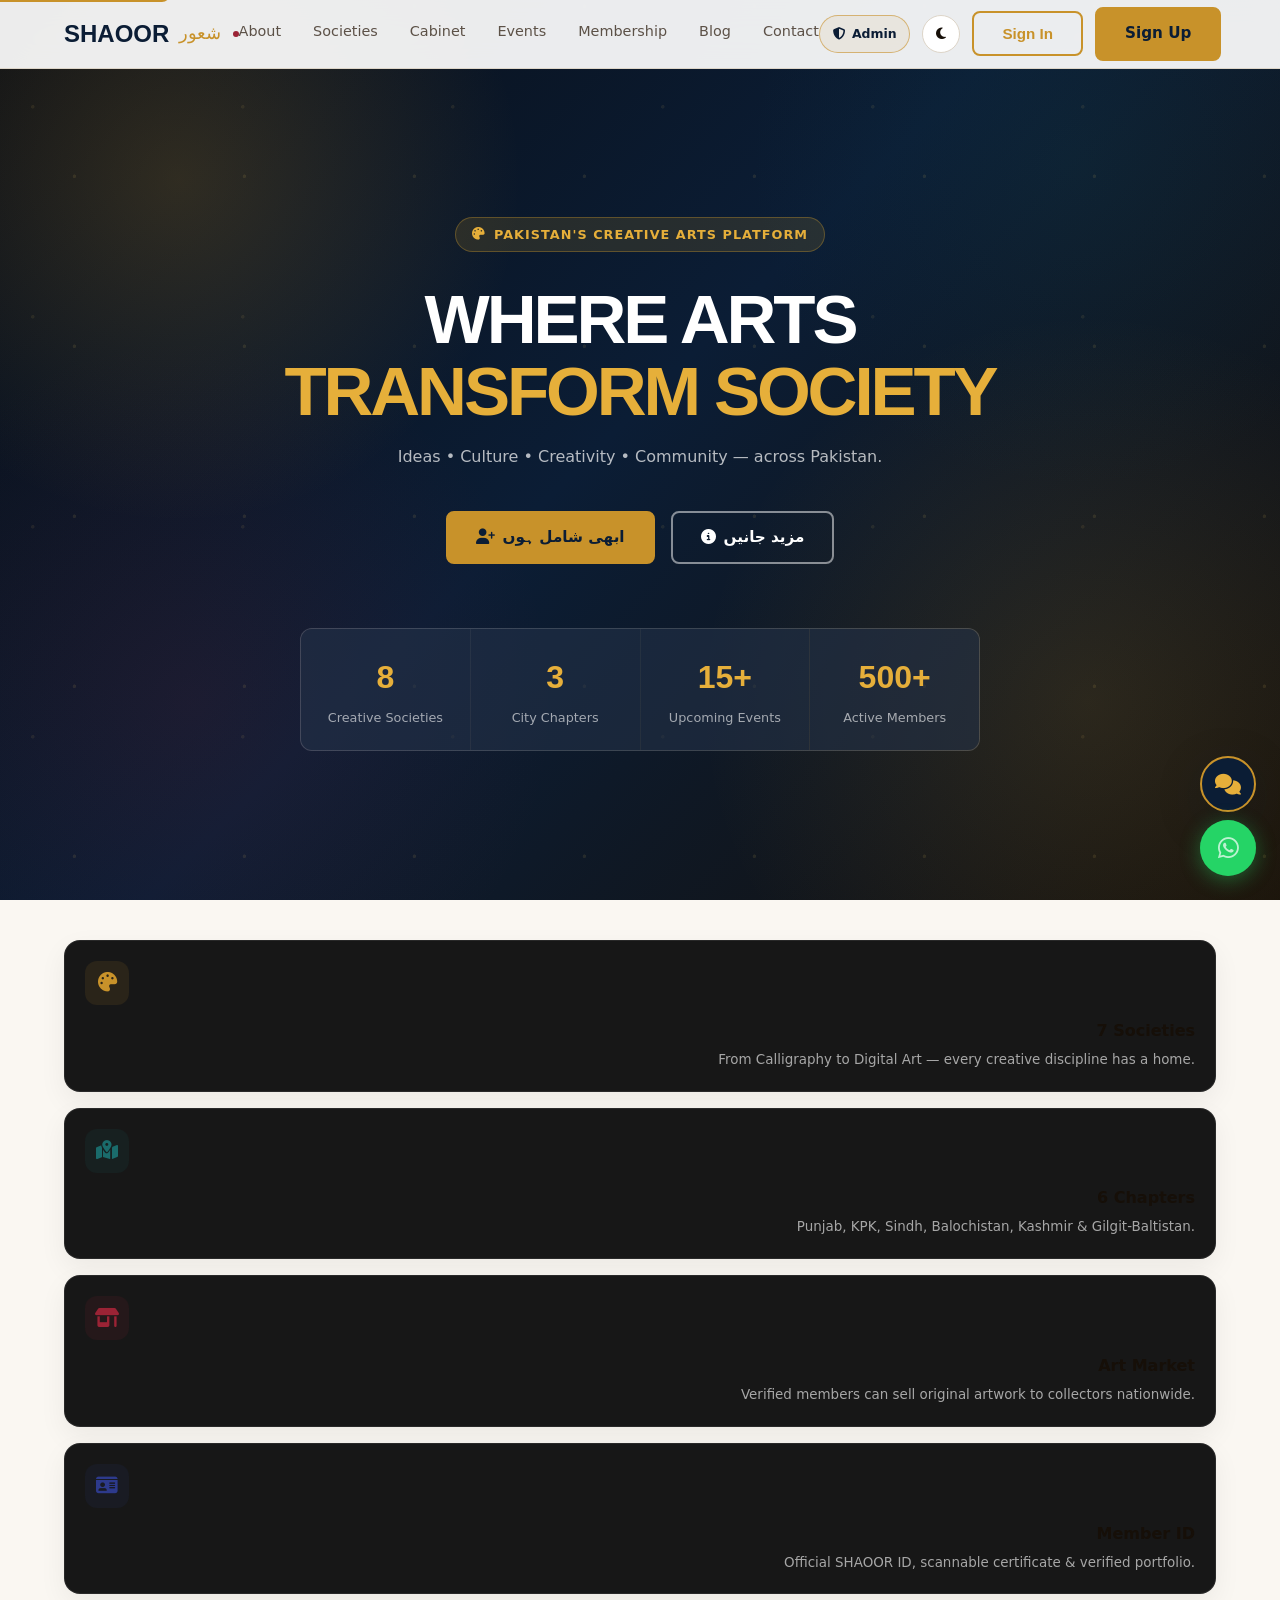
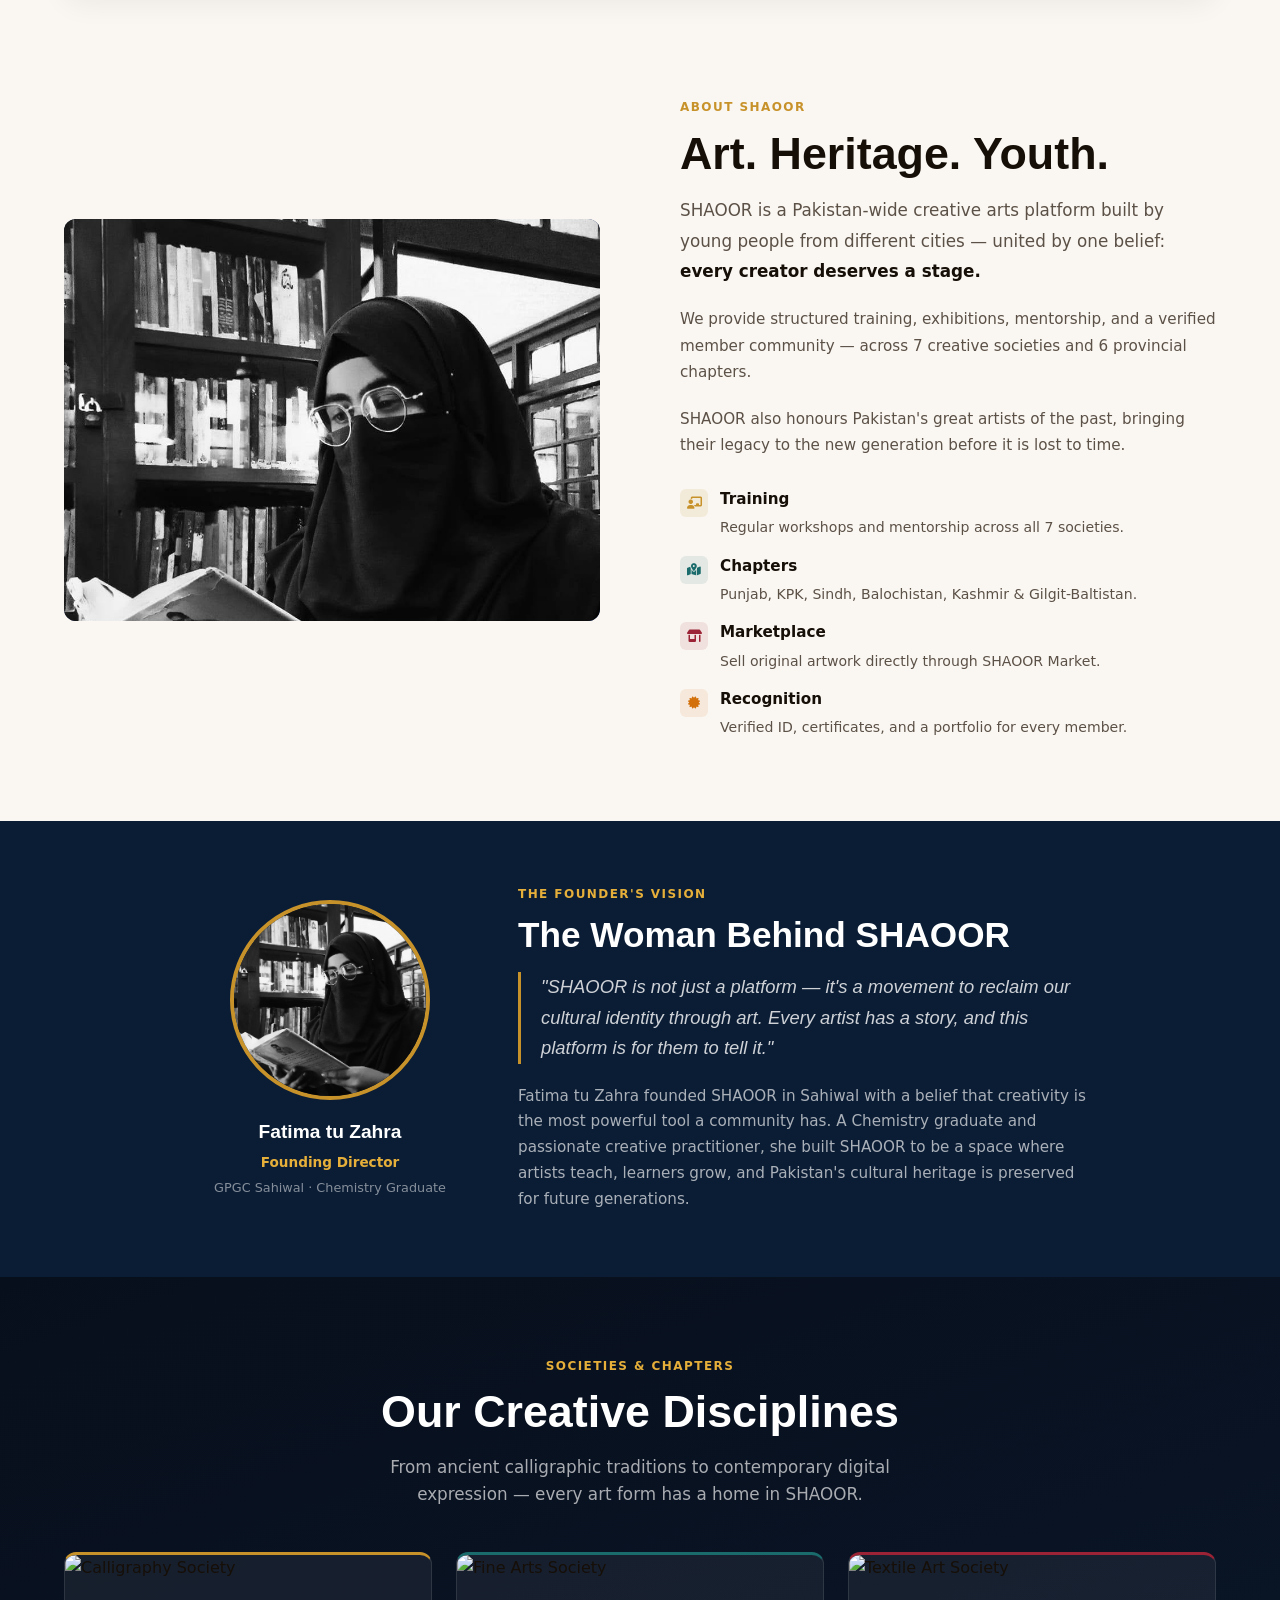
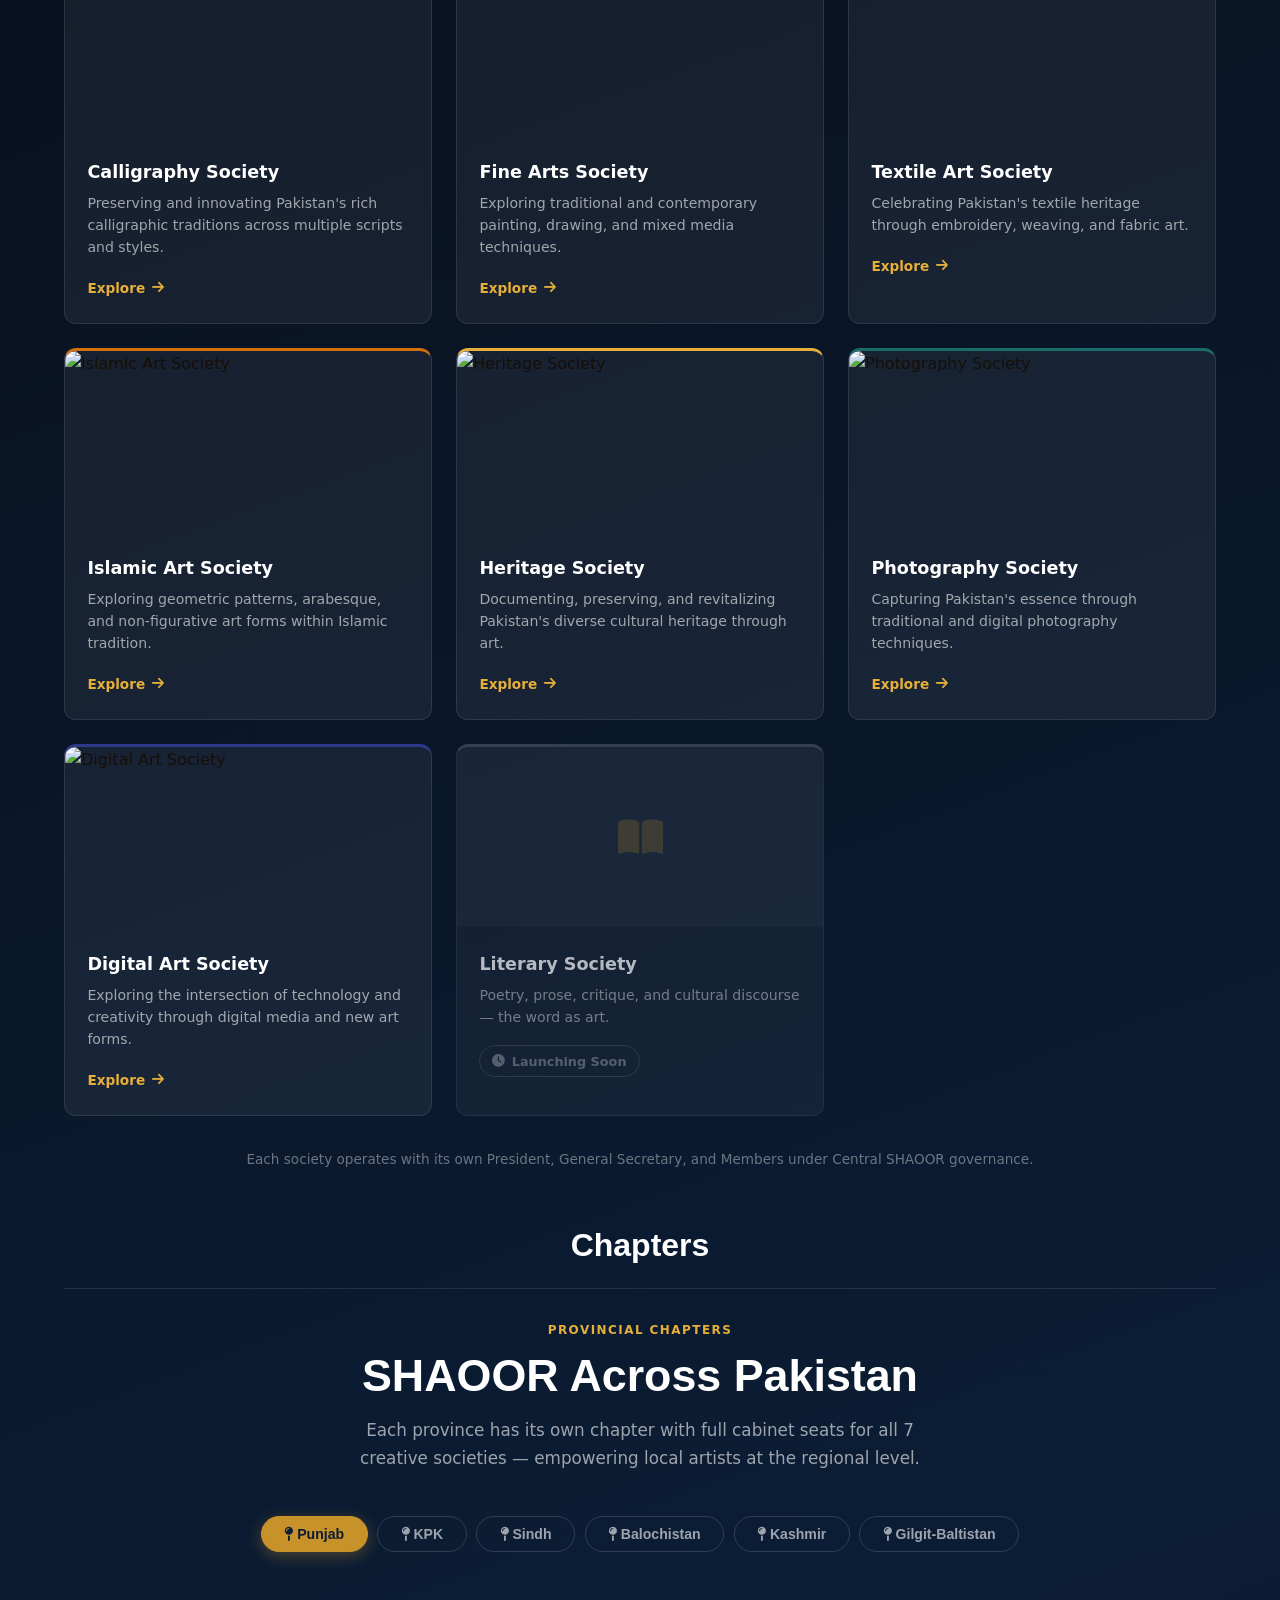
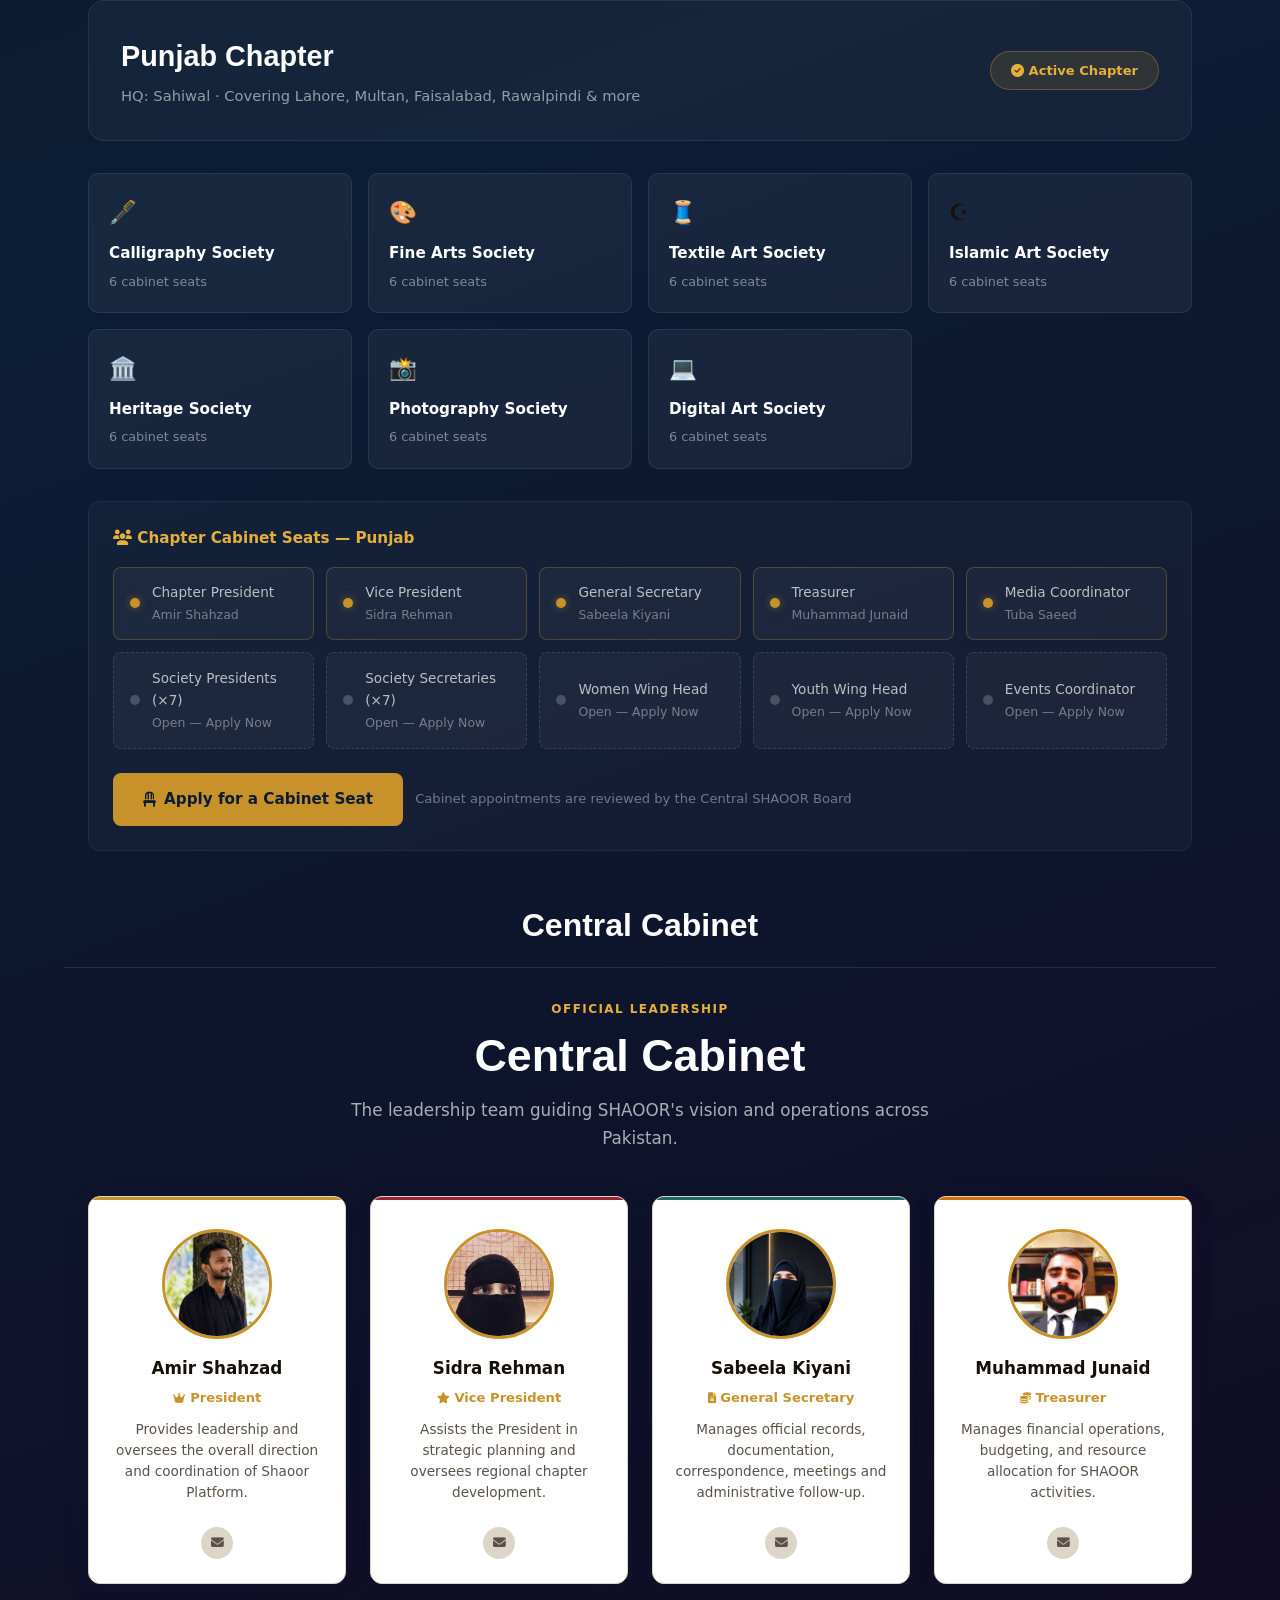
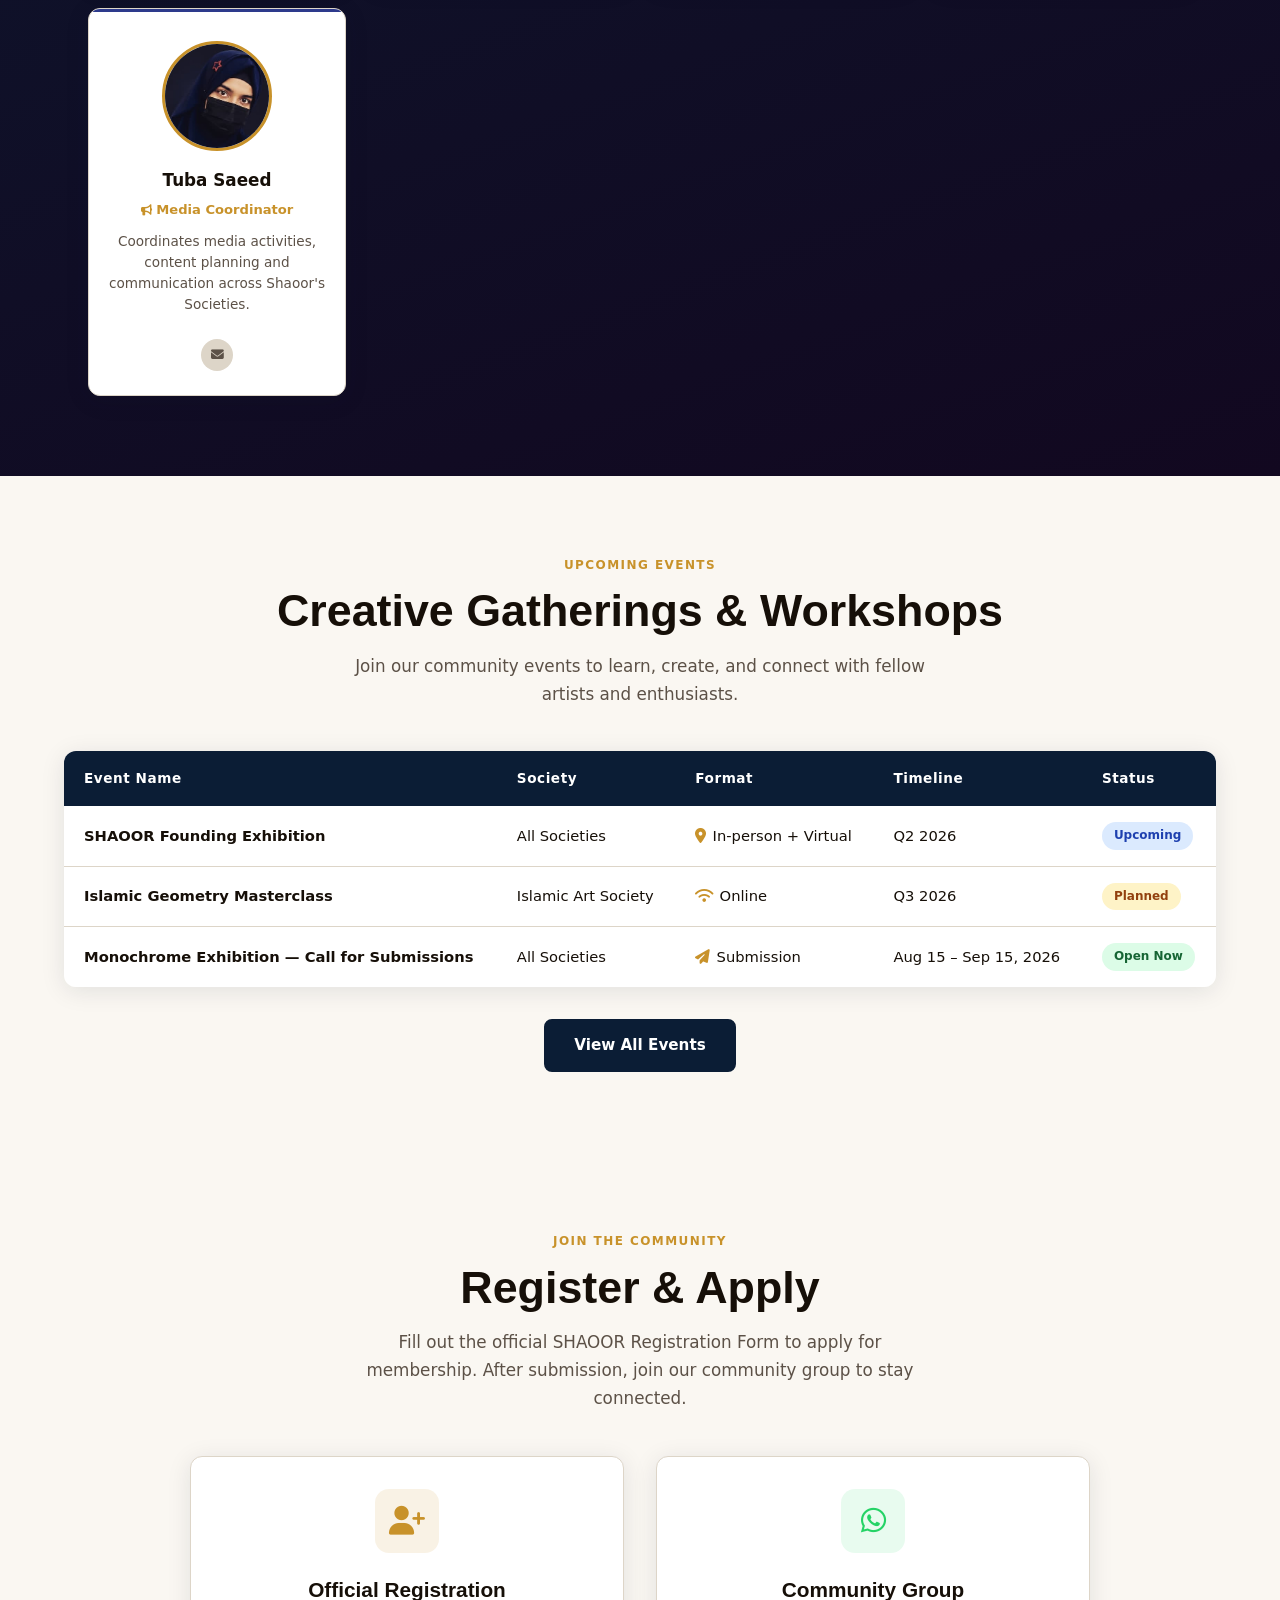
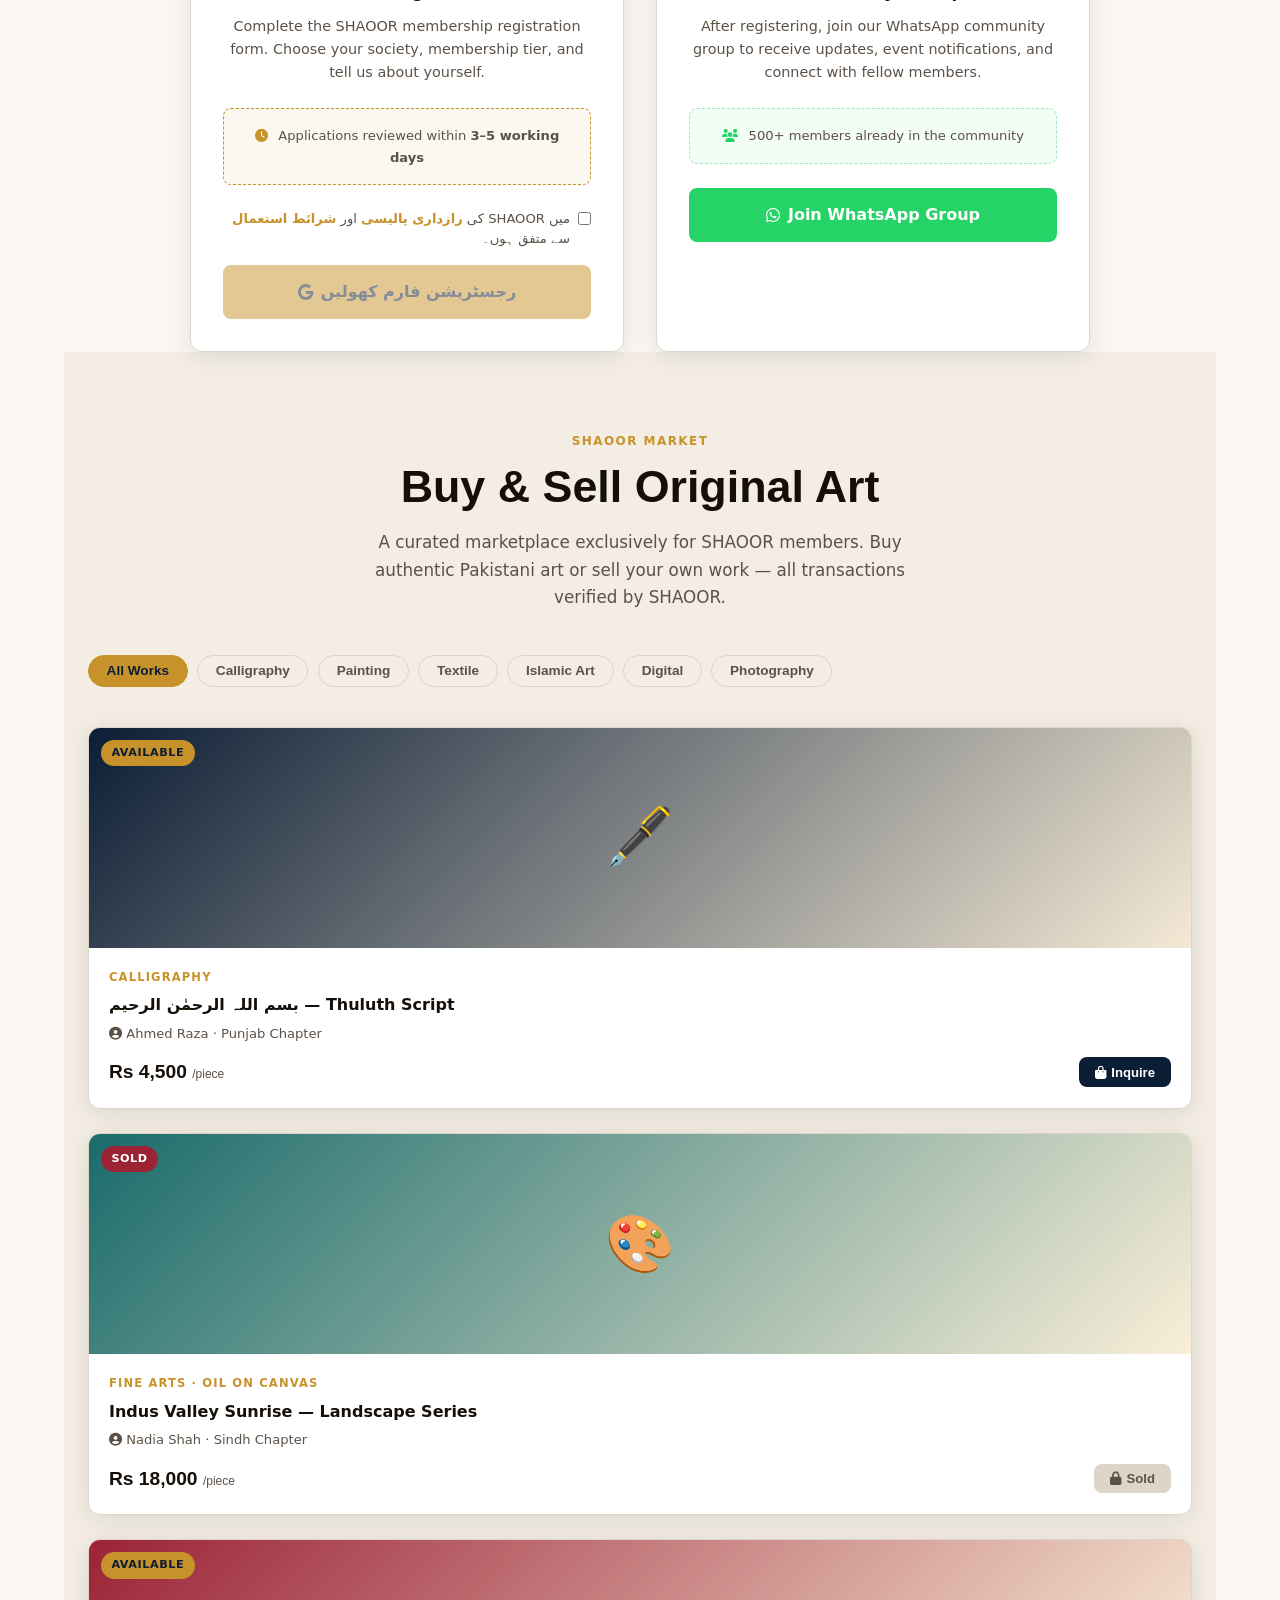
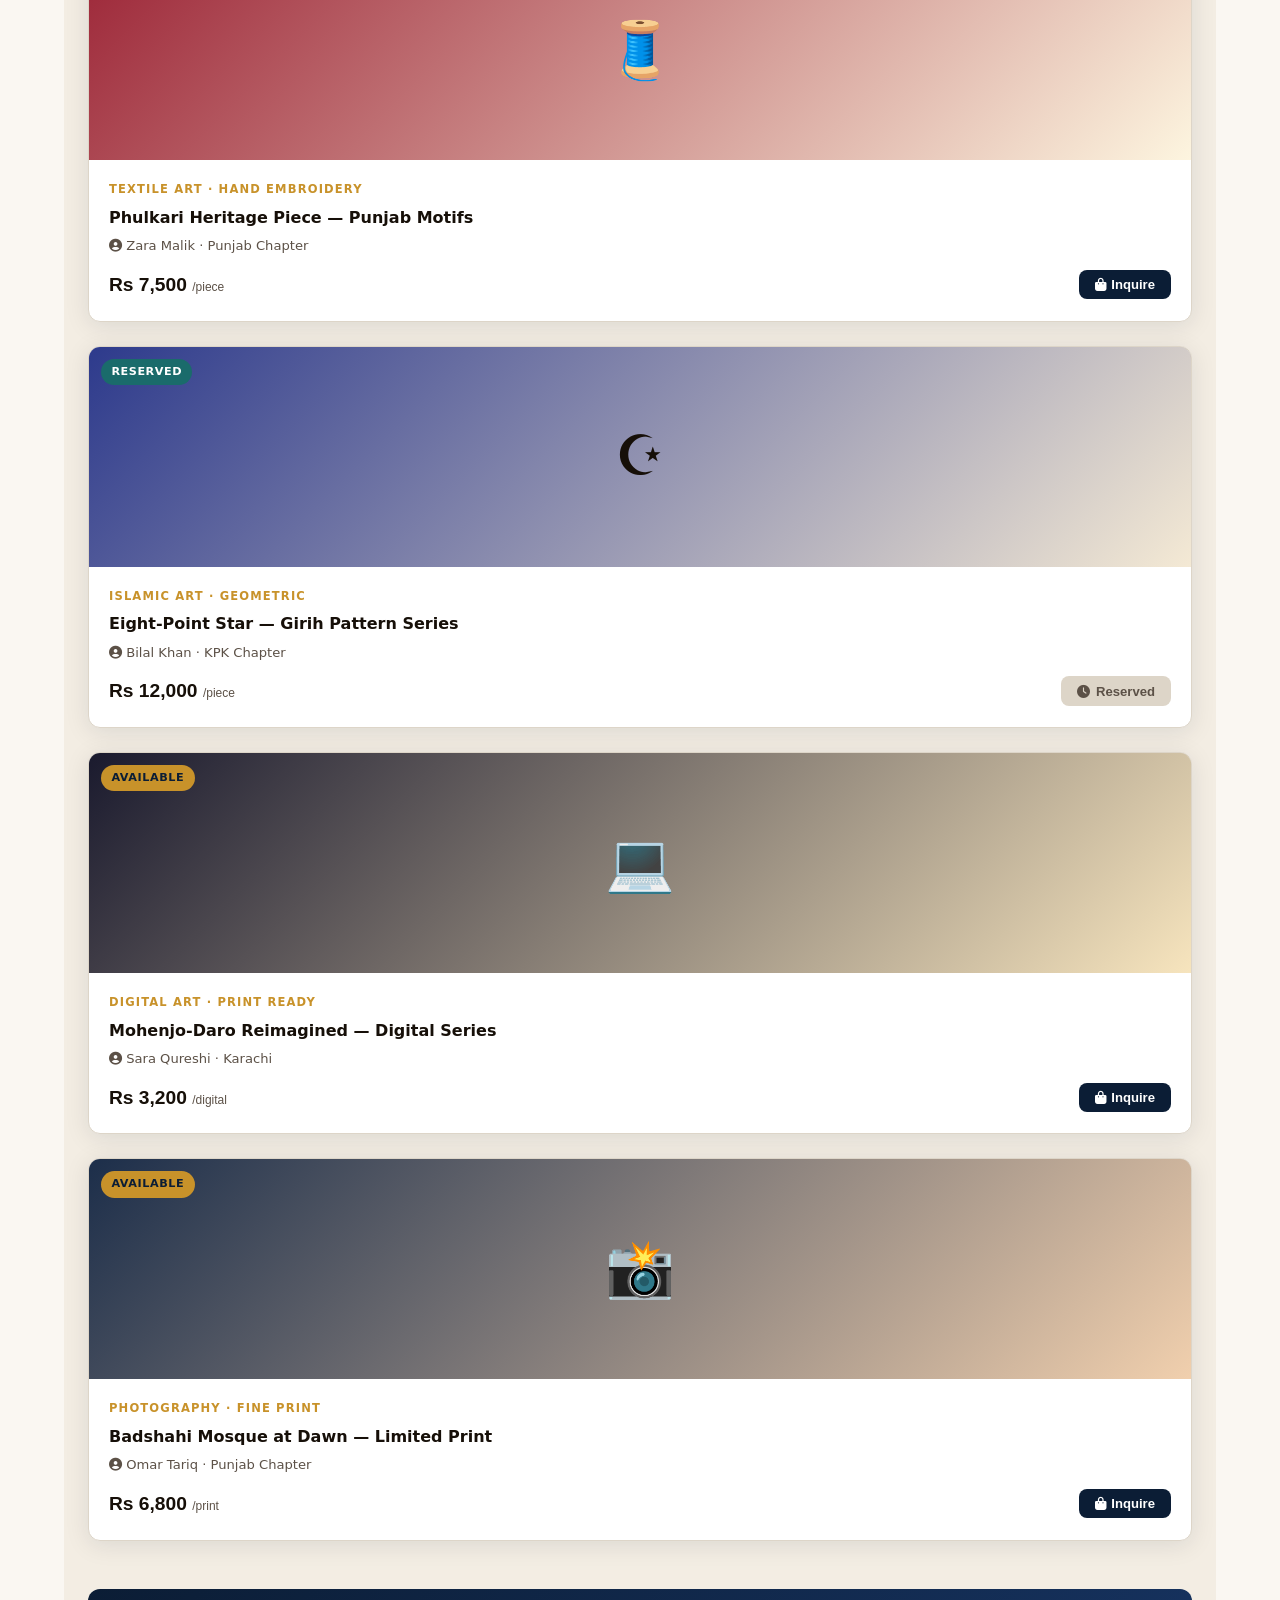
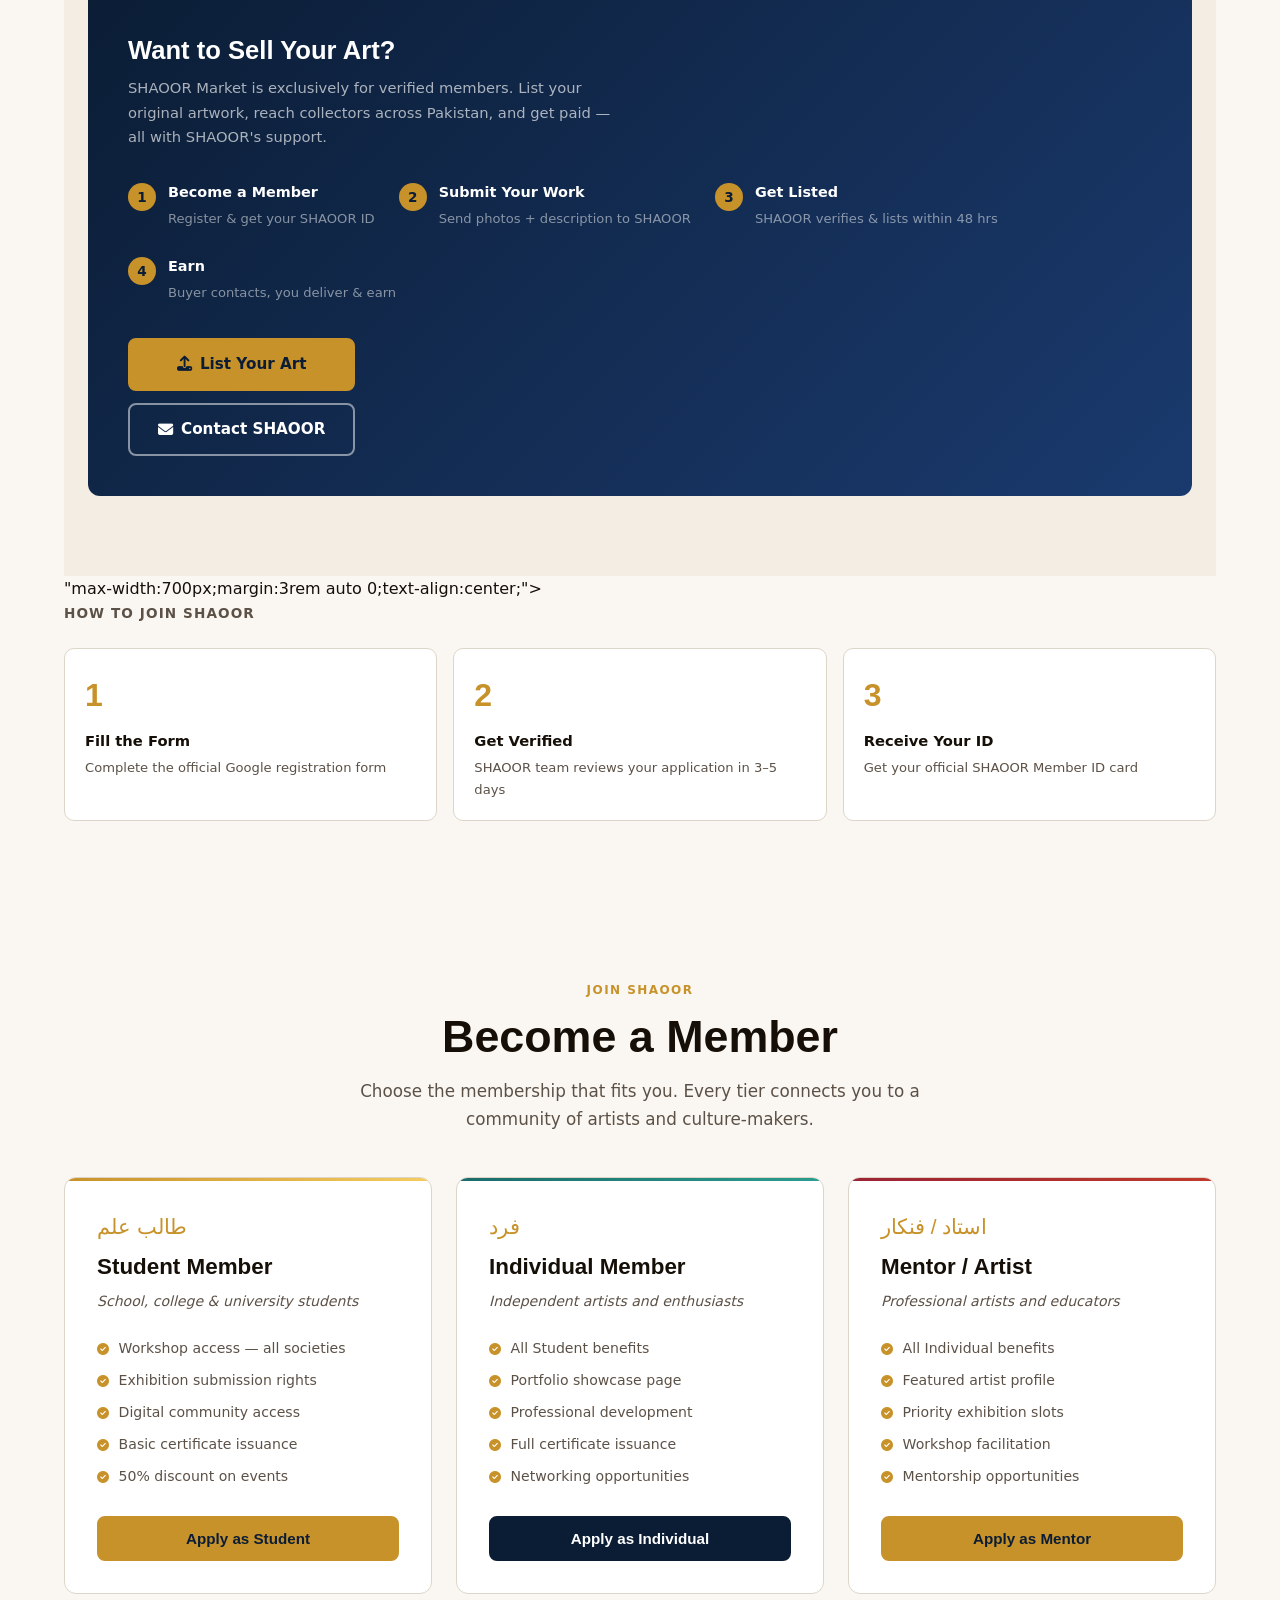
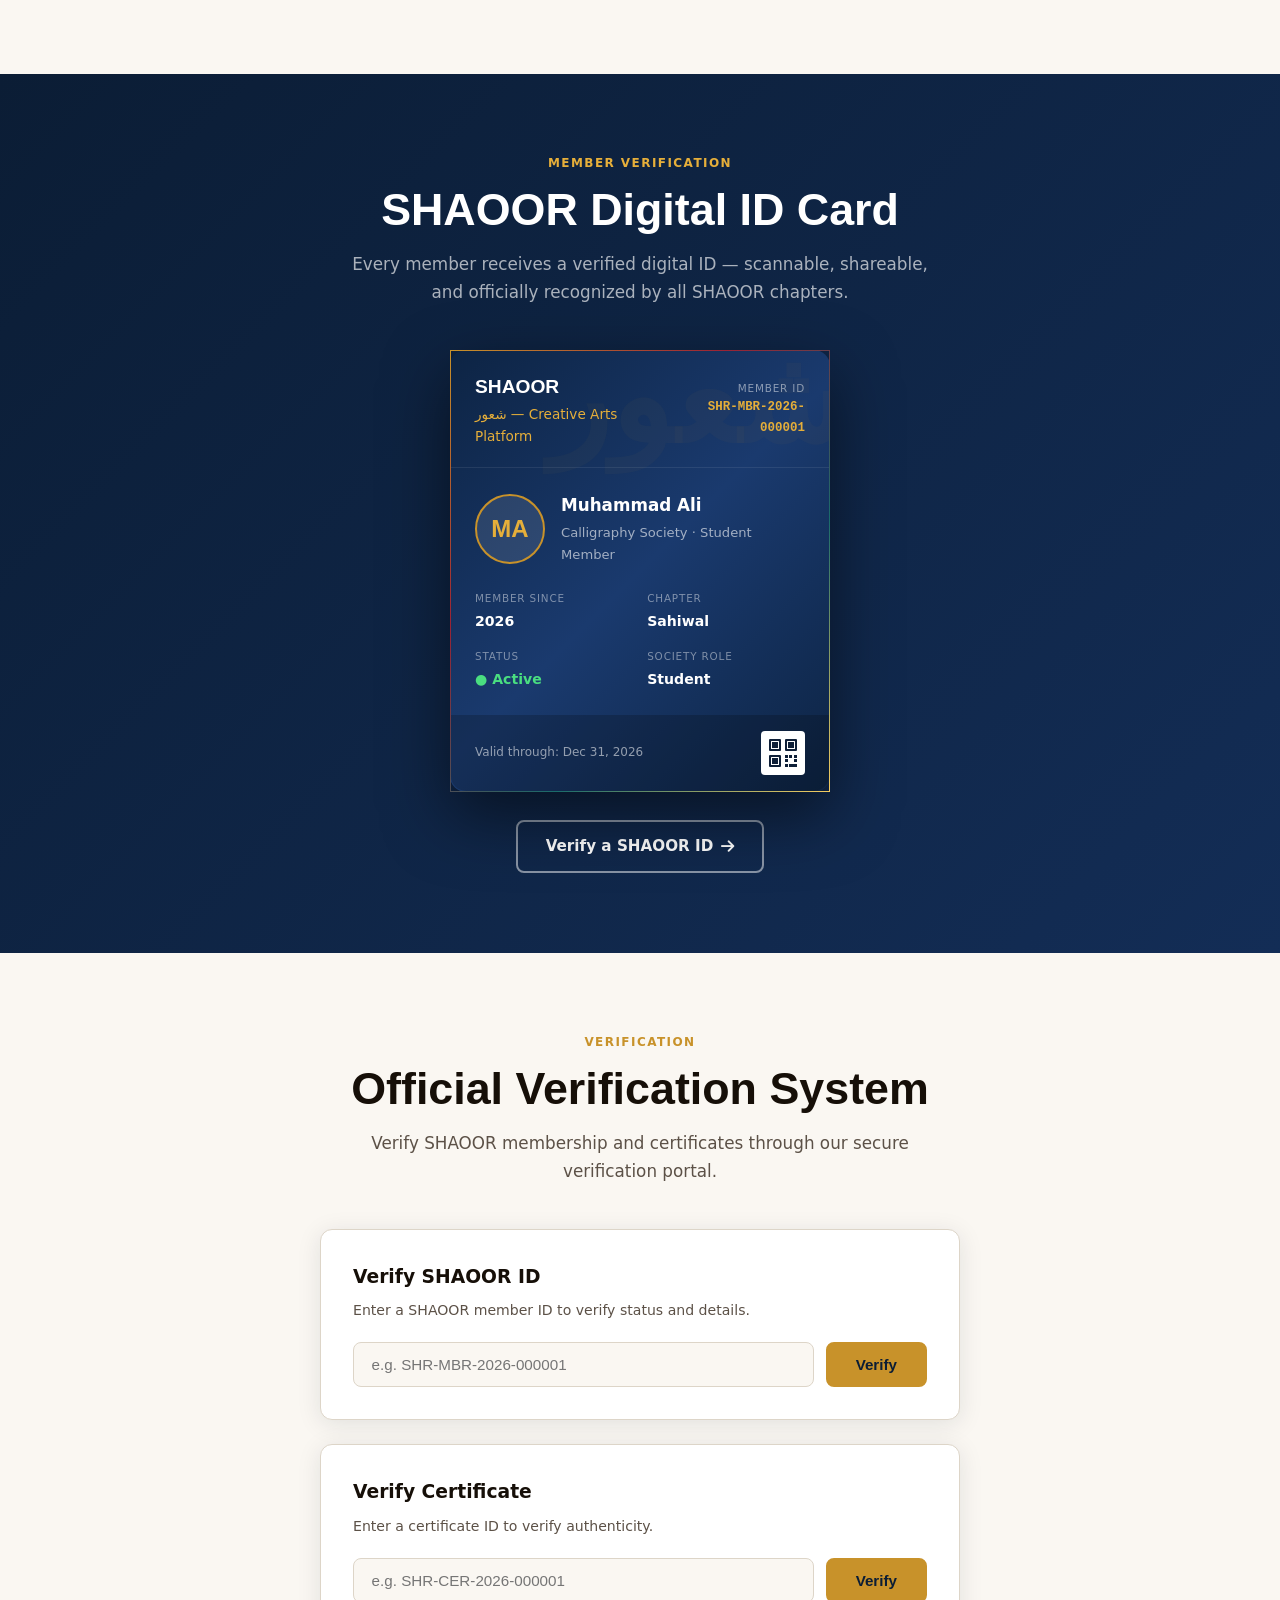
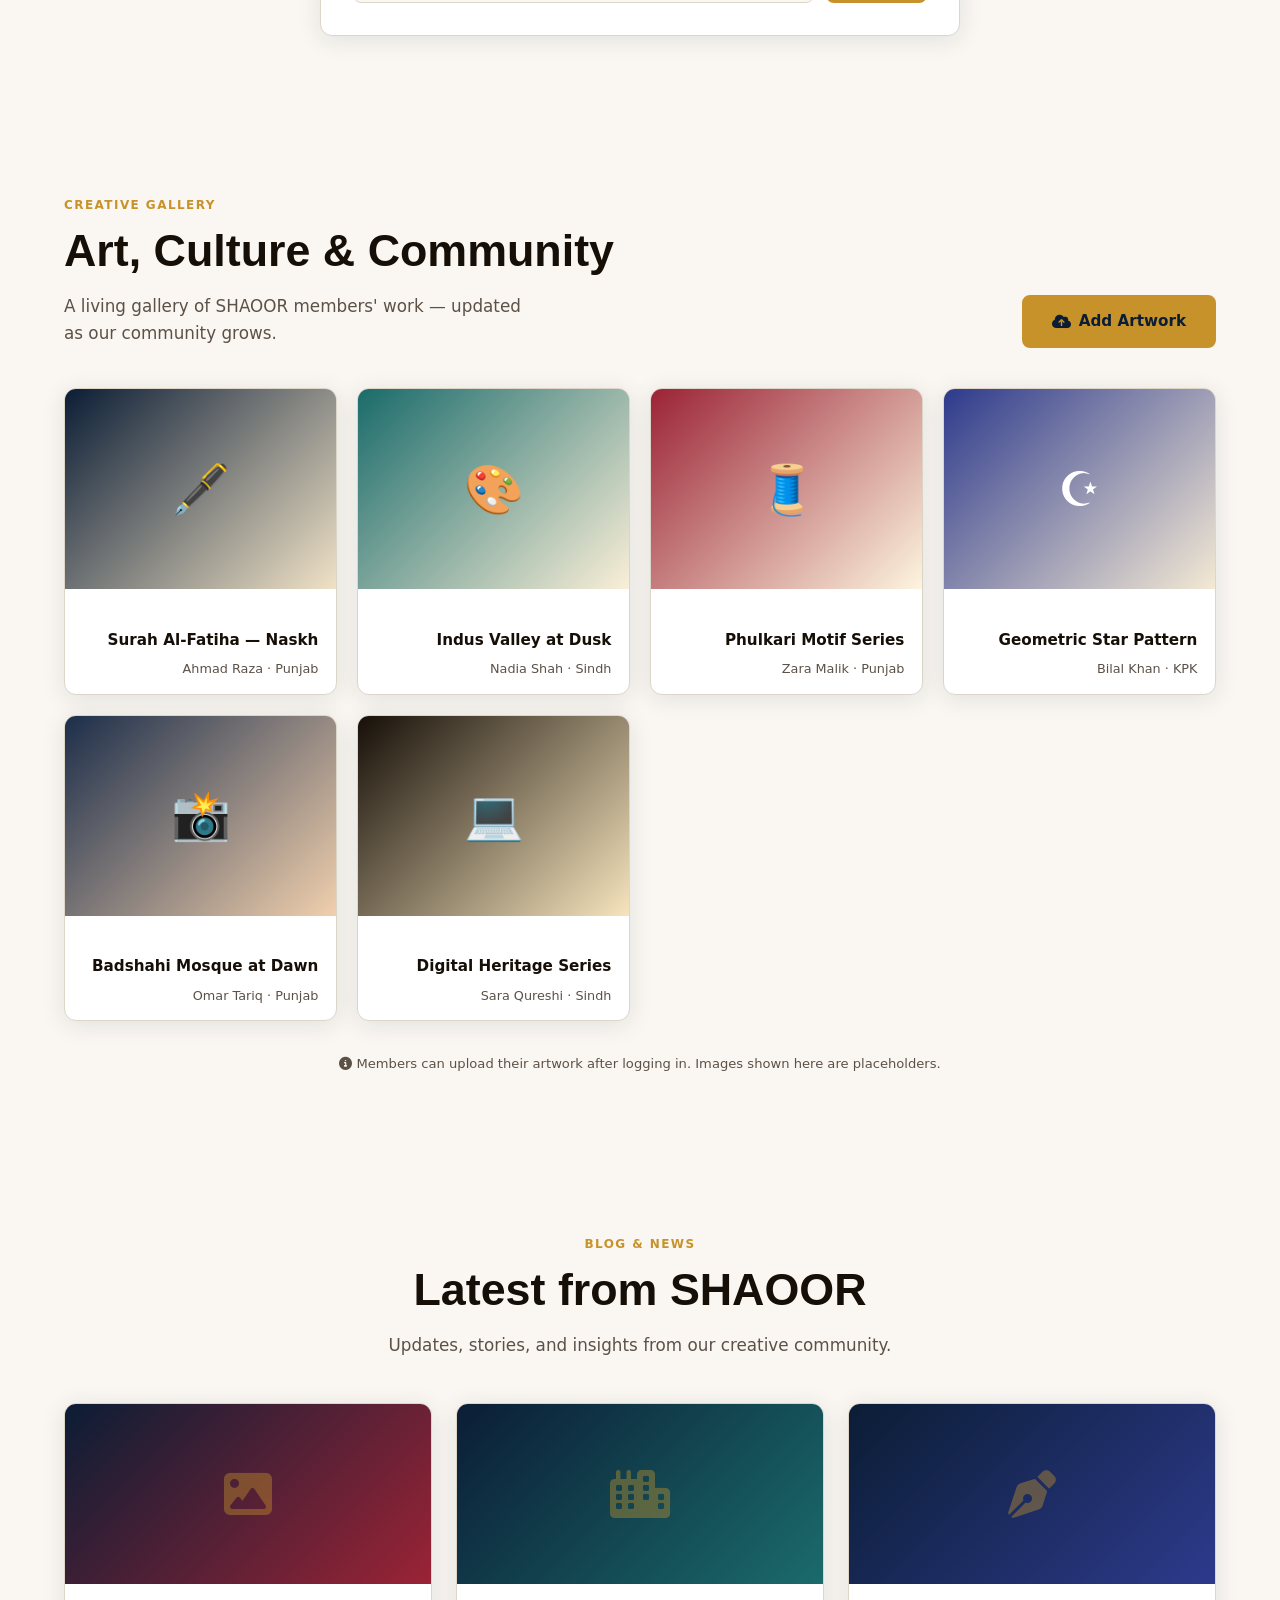
==== commit b9ce9c48: "Update Index.html" ====
--- a/Index.html
+++ b/Index.html
@@ -911,118 +911,6 @@
       background:var(--cream); overflow-y:auto;
     }
     .admin-dash.open { display:block; }
-
-    /* ════════════════════════════════════════════════════════════════════ */
-    /* PHASE 2: MEMBER DASHBOARD STYLES */
-    /* ════════════════════════════════════════════════════════════════════ */
-    .member-dashboard {
-      position:fixed; inset:0; background:var(--cream); z-index:195; display:none; overflow-y:auto;
-    }
-    .member-dashboard.open { display:block; }
-    .member-dash-header {
-      background:linear-gradient(135deg, var(--navy) 0%, var(--navy2) 100%); color:#fff;
-      padding:1.5rem 0; position:sticky; top:0; z-index:50; box-shadow:0 4px 20px rgba(11,29,53,.15);
-    }
-    .member-dash-header-inner {
-      display:flex; align-items:center; justify-content:space-between; max-width:1200px;
-      margin:0 auto; padding:0 1.5rem; flex-wrap:wrap; gap:1rem;
-    }
-    .member-dash-brand {
-      display:flex; align-items:center; gap:1rem;
-    }
-    .member-dash-brand .icon {
-      width:44px; height:44px; background:rgba(200,146,42,.2); border-radius:50%;
-      display:flex; align-items:center; justify-content:center; color:var(--gold3); font-size:1.3rem;
-    }
-    .member-dash-brand .text { display:flex; flex-direction:column; }
-    .member-dash-brand .title {
-      font-family:var(--ff-display); font-size:1.2rem; font-weight:800; color:var(--gold3);
-    }
-    .member-dash-user {
-      display:flex; align-items:center; gap:1rem;
-    }
-    .member-dash-info { text-align:right; }
-    .member-dash-name { font-weight:700; font-size:0.95rem; }
-    .member-dash-role { font-size:0.8rem; color:rgba(255,255,255,.7); }
-    .member-dash-avatar {
-      width:44px; height:44px; border-radius:50%; border:2px solid var(--gold3);
-      display:flex; align-items:center; justify-content:center; background:rgba(200,146,42,.2); color:var(--gold3);
-    }
-    .member-dash-logout {
-      background:rgba(255,255,255,.1); border:1px solid rgba(255,255,255,.2);
-      color:#fff; padding:0.5rem 1rem; border-radius:6px; cursor:pointer;
-      font-weight:600; font-size:0.85rem; transition:all var(--trans);
-    }
-    .member-dash-logout:hover {
-      background:rgba(200,146,42,.3); border-color:var(--gold3);
-    }
-    .member-dash-container {
-      max-width:1200px; margin:0 auto; padding:2rem 1.5rem;
-    }
-    .member-dash-nav {
-      display:flex; gap:1rem; flex-wrap:wrap; margin-bottom:2rem;
-    }
-    .member-dash-nav-btn {
-      padding:0.75rem 1.5rem; border-radius:8px; border:2px solid var(--border);
-      background:var(--card); color:var(--ink); cursor:pointer; font-weight:600; transition:all var(--trans);
-    }
-    .member-dash-nav-btn:hover {
-      border-color:var(--gold); color:var(--gold);
-    }
-    .member-dash-nav-btn.active {
-      background:var(--gold); color:var(--navy); border-color:var(--gold);
-    }
-    .member-dash-welcome {
-      background:linear-gradient(135deg, var(--gold-soft) 0%, rgba(230,175,58,.06) 100%);
-      border:1px solid var(--border); border-radius:var(--radius); padding:2rem; margin-bottom:2rem;
-    }
-    .member-dash-grid {
-      display:grid; grid-template-columns:repeat(auto-fit, minmax(250px, 1fr)); gap:1.5rem; margin-bottom:2rem;
-    }
-    .member-dash-card {
-      background:var(--card); border-radius:var(--radius); padding:1.5rem;
-      box-shadow:var(--shadow); border:1px solid var(--border);
-    }
-    .member-dash-card h4 {
-      font-size:0.9rem; font-weight:700; color:var(--muted); text-transform:uppercase;
-      letter-spacing:0.05em; margin-bottom:0.8rem;
-    }
-    .status-badge {
-      display:inline-block; padding:0.4rem 0.8rem; border-radius:6px;
-      font-size:0.8rem; font-weight:700; letter-spacing:0.05em; text-transform:uppercase;
-    }
-    .status-active { background:rgba(22,163,74,.1); color:#16a34a; }
-    .status-pending { background:rgba(249,115,22,.1); color:#ea580c; }
-    .status-suspended { background:rgba(239,68,68,.1); color:#dc2626; }
-    .status-revoked { background:rgba(107,114,128,.1); color:#374151; }
-    .member-section {
-      background:var(--card); border-radius:var(--radius); padding:2rem;
-      box-shadow:var(--shadow); border:1px solid var(--border); margin-bottom:2rem;
-    }
-    .member-section h3 {
-      font-family:var(--ff-display); font-size:1.5rem; margin-bottom:1.5rem; color:var(--ink);
-    }
-    .member-section-empty {
-      text-align:center; padding:3rem 2rem;
-    }
-    .member-section-empty-icon {
-      font-size:3rem; color:var(--gold); margin-bottom:1rem;
-    }
-    .member-section-empty p {
-      color:var(--muted); font-size:1.1rem;
-    }
-    .mainPage.blurred {
-      filter:blur(3px); pointer-events:none;
-    }
-    @media (max-width:768px) {
-      .member-dash-header-inner { flex-direction:column; gap:0.5rem; text-align:center; }
-      .member-dash-user { justify-content:center; }
-      .member-dash-info { text-align:center; }
-      .member-dash-nav { justify-content:center; }
-      .member-dash-grid { grid-template-columns:1fr; }
-      .member-dash-container { padding:1.5rem 1rem; }
-    }
-
     .dash-top {
       background:var(--navy); padding:1rem 1.5rem;
       display:flex; align-items:center; justify-content:space-between;
@@ -2505,157 +2393,6 @@
     </div>
   </section>
 
-  <!-- ═════════════════════════════════════════════════════════════════ -->
-  <!-- PHASE 2: MEMBER DASHBOARD -->
-  <!-- ═════════════════════════════════════════════════════════════════ -->
-  <div class="member-dashboard" id="memberDashboard">
-    <!-- Header -->
-    <div class="member-dash-header">
-      <div class="member-dash-header-inner">
-        <div class="member-dash-brand">
-          <div class="icon"><i class="fas fa-user-circle"></i></div>
-          <div class="text">
-            <div class="title">SHAOOR</div>
-            <div class="status-text">Member Dashboard</div>
-          </div>
-        </div>
-        
-        <div class="member-dash-user">
-          <div class="member-dash-info">
-            <div class="member-dash-name" id="memberHeaderName">Loading...</div>
-            <div class="member-dash-role" id="memberHeaderRole">member</div>
-          </div>
-          <div class="member-dash-avatar" id="memberHeaderAvatar">
-            <i class="fas fa-user"></i>
-          </div>
-          <button class="member-dash-logout" onclick="memberLogout()">
-            <i class="fas fa-sign-out-alt"></i> Logout
-          </button>
-        </div>
-      </div>
-    </div>
-
-    <!-- Main Content -->
-    <div class="member-dash-container">
-
-      <!-- Welcome Section -->
-      <div class="member-dash-welcome" id="memberWelcomeText">
-        <h2 style="font-family: var(--ff-display); font-size: 2rem; margin-bottom: 0.5rem; color: var(--ink);">
-          خوش آمدید
-        </h2>
-        <p style="color: var(--muted); font-size: 1.05rem;">
-          آپ کا SHAOOR membership profile تیار ہے۔
-        </p>
-      </div>
-
-      <!-- Quick Stats -->
-      <div class="member-dash-grid">
-        <div class="member-dash-card" id="memberStatusBadge">
-          <h4>Membership Status</h4>
-          <div style="margin-top: 0.5rem;">
-            <span class="status-badge status-active">ACTIVE</span>
-          </div>
-        </div>
-        
-        <div class="member-dash-card" id="memberIdDisplay">
-          <h4>Member ID</h4>
-          <div style="margin-top: 0.5rem; font-family: 'Courier New', monospace; font-weight: 600; font-size: 1.1rem;">
-            SHR-MBR-YYYY-XXXXXX
-          </div>
-        </div>
-
-        <div class="member-dash-card" id="memberRoleDisplay">
-          <h4>Role</h4>
-          <div style="margin-top: 0.5rem;">
-            Member
-          </div>
-        </div>
-      </div>
-
-      <!-- Navigation Tabs -->
-      <div class="member-dash-nav" style="margin-bottom: 2rem;">
-        <button class="member-dash-nav-btn active" onclick="switchMemberTab('profile', this)">
-          <i class="fas fa-user"></i> My Profile
-        </button>
-        <button class="member-dash-nav-btn" onclick="switchMemberTab('digital-id', this)">
-          <i class="fas fa-id-card"></i> Digital Member ID
-        </button>
-        <button class="member-dash-nav-btn" onclick="switchMemberTab('certificates', this)">
-          <i class="fas fa-certificate"></i> Certificates
-        </button>
-        <button class="member-dash-nav-btn" onclick="switchMemberTab('applications', this)">
-          <i class="fas fa-file-alt"></i> Applications
-        </button>
-        <button class="member-dash-nav-btn" onclick="switchMemberTab('artwork', this)">
-          <i class="fas fa-palette"></i> Artwork
-        </button>
-      </div>
-
-      <!-- Profile Section -->
-      <div id="member-tab-profile" class="member-tab-content">
-        <div class="member-section">
-          <h3>Your Profile</h3>
-          <div id="profileCardContainer" style="display: grid; grid-template-columns: 1fr; gap: 2rem;">
-            <div style="text-align: center;">Loading profile...</div>
-          </div>
-        </div>
-      </div>
-
-      <!-- Digital Member ID Section -->
-      <div id="member-tab-digital-id" class="member-tab-content" style="display: none;">
-        <div class="member-section">
-          <h3>Digital Member ID Card</h3>
-          <div id="digitalIdContainer" style="margin-bottom: 2rem;">
-            Loading ID...
-          </div>
-        </div>
-      </div>
-
-      <!-- Certificates Section -->
-      <div id="member-tab-certificates" class="member-tab-content" style="display: none;">
-        <div class="member-section member-section-empty">
-          <div class="member-section-empty-icon">
-            <i class="fas fa-certificate"></i>
-          </div>
-          <h3 style="text-align: center;">My Certificates</h3>
-          <p style="margin-top: 1rem;">کوئی سرٹیفکیٹ ابھی تک جاری نہیں کیا گیا۔</p>
-          <p style="font-size: 0.9rem; color: var(--muted); margin-top: 1rem;">
-            جب SHAOOR ورکشاپ یا تربیتی پروگرام مکمل کریں گے تو سرٹیفکیٹ یہاں دکھائی دیں گے۔
-          </p>
-        </div>
-      </div>
-
-      <!-- Applications Section -->
-      <div id="member-tab-applications" class="member-tab-content" style="display: none;">
-        <div class="member-section member-section-empty">
-          <div class="member-section-empty-icon">
-            <i class="fas fa-file-alt"></i>
-          </div>
-          <h3 style="text-align: center;">My Applications</h3>
-          <p style="margin-top: 1rem;">کوئی درخواست نہیں۔</p>
-          <p style="font-size: 0.9rem; color: var(--muted); margin-top: 1rem;">
-            جب آپ کسی SHAOOR پروگرام یا مقابلے میں درخواست دیں گے تو اس کی معلومات یہاں دکھائی دے گی۔
-          </p>
-        </div>
-      </div>
-
-      <!-- Artwork Section -->
-      <div id="member-tab-artwork" class="member-tab-content" style="display: none;">
-        <div class="member-section member-section-empty">
-          <div class="member-section-empty-icon">
-            <i class="fas fa-palette"></i>
-          </div>
-          <h3 style="text-align: center;">My Artwork</h3>
-          <p style="margin-top: 1rem;">کوئی فنکاری ابھی اپ لوڈ نہیں کی۔</p>
-          <p style="font-size: 0.9rem; color: var(--muted); margin-top: 1rem;">
-            اپنی تخلیقات کو SHAOOR کے ساتھ شیئر کریں اور دنیا کو دکھائیں۔
-          </p>
-        </div>
-      </div>
-
-    </div>
-  </div>
-
   <!-- ═══ ADMIN LOGIN ═══ -->
   <div class="admin-page" id="adminPage">
     <button class="admin-close-btn" onclick="closeAdmin()" aria-label="Close"><i class="fas fa-times"></i></button>
@@ -3588,513 +3325,6 @@
     btn.classList.add('active');
   }
 
-  /* ════════════════════════════════════════════════════════════════════════════════════ */
-  /* PHASE 2: MEMBER DASHBOARD INITIALIZATION & AUTHENTICATION HANDLERS */
-  /* ════════════════════════════════════════════════════════════════════════════════════ */
-
-  let currentMemberProfile = null;
-  let isEditingProfile = false;
-
-  /* Switch Member Dashboard Tabs */
-  function switchMemberTab(tabId, btn) {
-    document.querySelectorAll('.member-tab-content').forEach(el => el.style.display = 'none');
-    document.querySelectorAll('.member-dash-nav-btn').forEach(el => el.classList.remove('active'));
-    
-    const tab = document.getElementById('member-tab-' + tabId);
-    if (tab) tab.style.display = 'block';
-    btn.classList.add('active');
-  }
-
-  /* Initialize auth state listener for dashboard */
-  sb.auth.onAuthStateChanged(async (event, session) => {
-    const user = session?.user;
-    
-    if (user) {
-      /* User is authenticated — fetch their profile */
-      const { data: profile, error } = await sb
-        .from('profiles')
-        .select('*')
-        .eq('id', user.id)
-        .single();
-
-      if (profile && profile.role === 'member') {
-        /* This is a normal member — show their dashboard */
-        currentMemberProfile = { ...profile, email: user.email };
-        showMemberDashboard();
-        renderMemberDashboardContent();
-      } else if (profile && ['admin', 'founder', 'general_secretary', 'treasurer', 'media_coordinator', 'verification_officer'].includes(profile.role)) {
-        /* Admin/founder logged in through member dashboard — redirect to admin */
-        closeMemberDashboard();
-        openAdmin();
-      }
-    } else {
-      /* No authenticated user — ensure dashboard is hidden */
-      closeMemberDashboard();
-    }
-  });
-
-  /* Show Member Dashboard */
-  function showMemberDashboard() {
-    const dashMember = document.getElementById('memberDashboard');
-    const page = document.getElementById('mainPage');
-    const admin = document.getElementById('adminPage');
-    const adminDash = document.getElementById('adminDash');
-
-    if (dashMember) {
-      dashMember.classList.add('open');
-      if (page) page.classList.add('blurred');
-      if (admin) admin.classList.remove('open');
-      if (adminDash) adminDash.classList.remove('open');
-      document.body.style.overflow = 'hidden';
-    }
-  }
-
-  /* Close Member Dashboard */
-  function closeMemberDashboard() {
-    const dashMember = document.getElementById('memberDashboard');
-    const page = document.getElementById('mainPage');
-
-    if (dashMember) {
-      dashMember.classList.remove('open');
-      if (page) page.classList.remove('blurred');
-      document.body.style.overflow = '';
-    }
-  }
-
-  /* Render Member Dashboard Content */
-  function renderMemberDashboardContent() {
-    if (!currentMemberProfile) return;
-
-    const p = currentMemberProfile;
-    const memberId = p.member_id || 'SHR-MBR-YYYY-XXXXXX';
-    const fullName = p.full_name || 'Member';
-    const status = p.status || 'active';
-    const role = p.role || 'member';
-    const email = p.email || 'Not available';
-    const phone = p.phone || 'Not added yet';
-    const bio = p.bio || 'No bio added yet';
-    const avatar = p.avatar_url || null;
-
-    /* Update header */
-    const headerName = document.getElementById('memberHeaderName');
-    const headerRole = document.getElementById('memberHeaderRole');
-    if (headerName) headerName.textContent = fullName;
-    if (headerRole) headerRole.textContent = capitalizeRole(role);
-
-    /* Update Welcome Section */
-    const welcomeText = document.getElementById('memberWelcomeText');
-    if (welcomeText) {
-      welcomeText.innerHTML = `
-        <h2 style="font-family: var(--ff-display); font-size: 2rem; margin-bottom: 0.5rem; color: var(--ink);">
-          خوش آمدید، ${sanitize(fullName)}
-        </h2>
-        <p style="color: var(--muted); font-size: 1.05rem;">
-          آپ کا SHAOOR membership profile تیار ہے۔
-        </p>
-      `;
-    }
-
-    /* Update Quick Stats */
-    const statusBadge = document.getElementById('memberStatusBadge');
-    if (statusBadge) {
-      statusBadge.innerHTML = `
-        <h4>Membership Status</h4>
-        <div style="margin-top: 0.5rem;">
-          <span class="status-badge status-${status}">${status.toUpperCase()}</span>
-        </div>
-      `;
-    }
-
-    const memberIdDisplay = document.getElementById('memberIdDisplay');
-    if (memberIdDisplay) {
-      memberIdDisplay.innerHTML = `
-        <h4>Member ID</h4>
-        <div style="margin-top: 0.5rem; font-family: 'Courier New', monospace; font-weight: 600; font-size: 1.1rem;">
-          ${sanitize(memberId)}
-        </div>
-      `;
-    }
-
-    const roleDisplay = document.getElementById('memberRoleDisplay');
-    if (roleDisplay) {
-      roleDisplay.innerHTML = `
-        <h4>Role</h4>
-        <div style="margin-top: 0.5rem;">
-          ${capitalizeRole(role)}
-        </div>
-      `;
-    }
-
-    /* Update Profile Card */
-    updateProfileCard(p);
-
-    /* Update Digital ID */
-    updateDigitalMemberId(p);
-  }
-
-  /* Update Profile Card */
-  function updateProfileCard(profile) {
-    const container = document.getElementById('profileCardContainer');
-    if (!container) return;
-
-    const avatar = profile.avatar_url ? `<img src="${profile.avatar_url}" alt="${sanitize(profile.full_name)}" style="width: 120px; height: 120px; border-radius: 50%; object-fit: cover; border: 3px solid var(--gold);" />` : `<div style="width: 120px; height: 120px; border-radius: 50%; background: var(--gold-soft); display: flex; align-items: center; justify-content: center; border: 3px solid var(--gold);"><i class="fas fa-user" style="font-size: 3rem; color: var(--gold);"></i></div>`;
-
-    container.innerHTML = `
-      <div style="text-align: center; padding: 2rem; background: var(--card); border-radius: var(--radius); box-shadow: var(--shadow); max-width: 400px;">
-        <div style="margin-bottom: 1.5rem;">
-          ${avatar}
-        </div>
-        
-        <h3 style="font-family: var(--ff-display); font-size: 1.5rem; margin-bottom: 0.5rem; color: var(--ink);">
-          ${sanitize(profile.full_name || 'Member')}
-        </h3>
-        
-        <div style="font-family: 'Courier New', monospace; font-weight: 600; color: var(--gold); margin-bottom: 1rem;">
-          ${sanitize(profile.member_id || 'SHR-MBR-YYYY-XXXXXX')}
-        </div>
-
-        <div style="text-align: left; color: var(--muted); font-size: 0.95rem;">
-          <div style="margin-bottom: 0.8rem;">
-            <strong>Email:</strong><br>
-            <span style="color: var(--ink);">${sanitize(profile.email || 'Not available')}</span>
-          </div>
-          <div style="margin-bottom: 0.8rem;">
-            <strong>Phone:</strong><br>
-            <span style="color: var(--ink);">${sanitize(profile.phone || 'Not added yet')}</span>
-          </div>
-          <div style="margin-bottom: 0.8rem;">
-            <strong>Bio:</strong><br>
-            <span style="color: var(--ink); display: block; max-height: 100px; overflow-y: auto; padding: 0.5rem; background: var(--cream2); border-radius: 6px;">
-              ${sanitize(profile.bio || 'No bio added yet')}
-            </span>
-          </div>
-          <div style="margin-bottom: 0.8rem;">
-            <strong>Status:</strong><br>
-            <span class="status-badge status-${profile.status || 'active'}" style="display: inline-block; margin-top: 0.5rem;">
-              ${(profile.status || 'active').toUpperCase()}
-            </span>
-          </div>
-        </div>
-
-        <button class="btn btn-gold" onclick="toggleProfileEdit()" style="width: 100%; margin-top: 1.5rem;">
-          <i class="fas fa-edit"></i> Edit Profile
-        </button>
-      </div>
-    `;
-  }
-
-  /* Toggle Profile Edit Mode */
-  function toggleProfileEdit() {
-    if (!currentMemberProfile) return;
-    isEditingProfile = !isEditingProfile;
-    
-    if (isEditingProfile) {
-      showProfileEditForm();
-    } else {
-      updateProfileCard(currentMemberProfile);
-    }
-  }
-
-  /* Show Profile Edit Form */
-  function showProfileEditForm() {
-    const container = document.getElementById('profileCardContainer');
-    if (!container) return;
-
-    const p = currentMemberProfile;
-
-    container.innerHTML = `
-      <div style="padding: 2rem; background: var(--card); border-radius: var(--radius); box-shadow: var(--shadow); max-width: 400px;">
-        <h3 style="font-family: var(--ff-display); font-size: 1.3rem; margin-bottom: 1.5rem; color: var(--ink);">
-          Edit Your Profile
-        </h3>
-
-        <form id="profileEditForm" onsubmit="saveMemberProfile(event)">
-          
-          <div style="margin-bottom: 1.2rem;">
-            <label style="display: block; font-weight: 600; margin-bottom: 0.5rem;">Full Name *</label>
-            <input type="text" id="editFullName" value="${sanitize(p.full_name || '')}" 
-              required maxlength="100"
-              style="width: 100%; padding: 0.75rem; border: 1px solid var(--border); border-radius: 8px; font-size: 1rem; font-family: var(--ff-body);">
-          </div>
-
-          <div style="margin-bottom: 1.2rem;">
-            <label style="display: block; font-weight: 600; margin-bottom: 0.5rem;">Phone</label>
-            <input type="tel" id="editPhone" value="${sanitize(p.phone || '')}" 
-              maxlength="20"
-              style="width: 100%; padding: 0.75rem; border: 1px solid var(--border); border-radius: 8px; font-size: 1rem; font-family: var(--ff-body);">
-          </div>
-
-          <div style="margin-bottom: 1.2rem;">
-            <label style="display: block; font-weight: 600; margin-bottom: 0.5rem;">Bio</label>
-            <textarea id="editBio" maxlength="500" 
-              style="width: 100%; padding: 0.75rem; border: 1px solid var(--border); border-radius: 8px; font-size: 1rem; font-family: var(--ff-body); resize: vertical; min-height: 100px;">${sanitize(p.bio || '')}</textarea>
-            <small style="color: var(--muted); display: block; margin-top: 0.3rem;">500 characters max</small>
-          </div>
-
-          <div style="display: flex; gap: 1rem;">
-            <button type="submit" class="btn btn-gold" style="flex: 1;">
-              <i class="fas fa-save"></i> Save Changes
-            </button>
-            <button type="button" class="btn btn-outline" style="flex: 1;" onclick="toggleProfileEdit()">
-              <i class="fas fa-times"></i> Cancel
-            </button>
-          </div>
-
-          <div id="profileEditStatus" style="margin-top: 1rem; display: none;"></div>
-        </form>
-      </div>
-    `;
-  }
-
-  /* Save Member Profile */
-  async function saveMemberProfile(event) {
-    event.preventDefault();
-
-    if (!currentMemberProfile) {
-      showToast('Not authenticated', 'error');
-      return;
-    }
-
-    const fullName = document.getElementById('editFullName').value.trim();
-    const phone = document.getElementById('editPhone').value.trim();
-    const bio = document.getElementById('editBio').value.trim();
-
-    if (!fullName) {
-      showToast('Full name is required', 'error');
-      return;
-    }
-
-    const statusDiv = document.getElementById('profileEditStatus');
-    if (statusDiv) {
-      statusDiv.innerHTML = `<div style="color: var(--muted);"><i class="fas fa-spinner fa-spin"></i> Saving profile...</div>`;
-      statusDiv.style.display = 'block';
-    }
-
-    try {
-      const { data, error } = await sb
-        .from('profiles')
-        .update({
-          full_name: fullName,
-          phone: phone,
-          bio: bio,
-          updated_at: new Date().toISOString()
-        })
-        .eq('id', currentMemberProfile.id)
-        .select()
-        .single();
-
-      if (error) throw error;
-
-      /* Update current profile */
-      currentMemberProfile = { ...currentMemberProfile, ...data };
-      isEditingProfile = false;
-      
-      if (statusDiv) statusDiv.style.display = 'none';
-      updateProfileCard(currentMemberProfile);
-      renderMemberDashboardContent();
-      showToast('Profile updated successfully! ✓', 'success');
-
-    } catch (err) {
-      console.error('Profile save error:', err);
-      if (statusDiv) {
-        statusDiv.innerHTML = `<div style="color: var(--ruby);">Error: ${sanitize(err.message || 'Could not save profile')}</div>`;
-      }
-      showToast('Could not save profile', 'error');
-    }
-  }
-
-  /* Update Digital Member ID */
-  function updateDigitalMemberId(profile) {
-    const container = document.getElementById('digitalIdContainer');
-    if (!container) return;
-
-    const avatar = profile.avatar_url ? `<img src="${profile.avatar_url}" alt="${sanitize(profile.full_name)}" style="width: 80px; height: 80px; border-radius: 6px; object-fit: cover;" />` : `<div style="width: 80px; height: 80px; border-radius: 6px; background: var(--gold-soft); display: flex; align-items: center; justify-content: center;"><i class="fas fa-user" style="font-size: 2rem; color: var(--gold);"></i></div>`;
-
-    const memberId = profile.member_id || 'SHR-MBR-YYYY-XXXXXX';
-    const qrCodeURL = `https://api.qrserver.com/v1/create-qr-code/?size=120x120&data=${encodeURIComponent('https://shaoor.vercel.app/verify.html?id=' + memberId)}`;
-
-    container.innerHTML = `
-      <div style="background: linear-gradient(135deg, var(--navy) 0%, var(--navy2) 100%); color: #fff; padding: 2rem; border-radius: var(--radius); box-shadow: var(--shadow-lg); max-width: 100%; aspect-ratio: 1.6 / 1; display: flex; flex-direction: column; justify-content: space-between; position: relative; overflow: hidden;">
-        
-        <!-- Decorative background -->
-        <div style="position: absolute; top: -50%; right: -10%; width: 300px; height: 300px; background: rgba(200,146,42,.08); border-radius: 50%; z-index: 0;"></div>
-        <div style="position: absolute; bottom: -30%; left: 10%; width: 250px; height: 250px; background: rgba(200,146,42,.06); border-radius: 50%; z-index: 0;"></div>
-
-        <div style="position: relative; z-index: 1;">
-          <div style="font-family: var(--ff-display); font-size: 1.8rem; font-weight: 900; color: var(--gold3); margin-bottom: 0.5rem; letter-spacing: 2px;">
-            SHAOOR
-          </div>
-          <div style="font-size: 0.85rem; color: rgba(255,255,255,.7); letter-spacing: 1px;">
-            Arts & Culture Platform
-          </div>
-        </div>
-
-        <div style="display: flex; justify-content: space-between; align-items: center; position: relative; z-index: 1;">
-          <div style="flex: 1;">
-            <div style="margin-bottom: 1rem;">
-              ${avatar}
-            </div>
-            <div style="font-weight: 700; font-size: 1.1rem; margin-bottom: 0.3rem;">
-              ${sanitize(profile.full_name || 'Member')}
-            </div>
-            <div style="font-family: 'Courier New', monospace; font-size: 0.9rem; color: rgba(255,255,255,.8);">
-              ${sanitize(memberId)}
-            </div>
-            <div style="font-size: 0.8rem; color: rgba(255,255,255,.6); margin-top: 0.5rem;">
-              <strong>Role:</strong> Member
-            </div>
-            <div style="font-size: 0.8rem; color: rgba(255,255,255,.6);">
-              <strong>Status:</strong> ${(profile.status || 'active').toUpperCase()}
-            </div>
-          </div>
-
-          <div style="text-align: center;">
-            <img src="${qrCodeURL}" alt="QR Code" style="width: 120px; height: 120px; background: #fff; padding: 8px; border-radius: 6px;" />
-            <div style="font-size: 0.7rem; color: rgba(255,255,255,.5); margin-top: 0.3rem;">Scan to verify</div>
-          </div>
-        </div>
-      </div>
-
-      <div style="display: flex; gap: 1rem; margin-top: 1.5rem; flex-wrap: wrap;">
-        <button class="btn btn-navy" onclick="downloadDigitalId()" style="flex: 1; min-width: 150px;">
-          <i class="fas fa-download"></i> Download ID
-        </button>
-        <button class="btn btn-outline" onclick="printDigitalId()" style="flex: 1; min-width: 150px;">
-          <i class="fas fa-print"></i> Print ID
-        </button>
-      </div>
-    `;
-  }
-
-  /* Download Digital ID */
-  function downloadDigitalId() {
-    const container = document.getElementById('digitalIdContainer');
-    if (!container) return;
-
-    const element = container.querySelector('[style*="linear-gradient"]');
-    if (!element) return;
-
-    /* Use html2canvas if available, otherwise offer print as alternative */
-    if (typeof html2canvas !== 'undefined') {
-      html2canvas(element, { scale: 2, backgroundColor: '#FAF7F2' }).then(canvas => {
-        const link = document.createElement('a');
-        link.href = canvas.toDataURL('image/png');
-        link.download = `SHAOOR-Digital-ID-${currentMemberProfile.member_id || 'member'}.png`;
-        link.click();
-        showToast('Digital ID downloaded!', 'success');
-      });
-    } else {
-      showToast('Use Print > Save as PDF for download', 'info');
-      printDigitalId();
-    }
-  }
-
-  /* Print Digital ID */
-  function printDigitalId() {
-    const container = document.getElementById('digitalIdContainer');
-    if (!container) return;
-
-    const printWindow = window.open('', '', 'width=800,height=600');
-    const element = container.querySelector('[style*="linear-gradient"]');
-    
-    printWindow.document.write(`
-      <!DOCTYPE html>
-      <html>
-      <head>
-        <meta charset="UTF-8">
-        <meta name="viewport" content="width=device-width, initial-scale=1.0">
-        <title>SHAOOR Digital Member ID</title>
-        <style>
-          * { margin: 0; padding: 0; box-sizing: border-box; }
-          body { font-family: 'Inter', sans-serif; background: #FAF7F2; padding: 1rem; }
-          .print-container { display: flex; justify-content: center; align-items: center; min-height: 100vh; }
-          .id-card { 
-            width: 100%; max-width: 600px; aspect-ratio: 1.6 / 1;
-            background: linear-gradient(135deg, #0B1D35 0%, #14305A 100%);
-            color: #fff; padding: 2rem; border-radius: 12px; box-shadow: 0 12px 48px rgba(11,29,53,.18);
-            display: flex; flex-direction: column; justify-content: space-between; position: relative; overflow: hidden;
-          }
-          .bg-deco { position: absolute; border-radius: 50%; background: rgba(200,146,42,.08); }
-          .deco1 { top: -50%; right: -10%; width: 300px; height: 300px; }
-          .deco2 { bottom: -30%; left: 10%; width: 250px; height: 250px; }
-          .content { position: relative; z-index: 1; }
-          .header { font-family: 'Playfair Display', serif; font-size: 1.8rem; font-weight: 900; color: #F5CC60; margin-bottom: 0.5rem; letter-spacing: 2px; }
-          .subheader { font-size: 0.85rem; color: rgba(255,255,255,.7); letter-spacing: 1px; }
-          .body { display: flex; justify-content: space-between; align-items: center; position: relative; z-index: 1; }
-          .left { flex: 1; }
-          .avatar { width: 80px; height: 80px; border-radius: 6px; background: rgba(200,146,42,.2); display: flex; align-items: center; justify-content: center; margin-bottom: 1rem; }
-          .name { font-weight: 700; font-size: 1.1rem; margin-bottom: 0.3rem; }
-          .id { font-family: 'Courier New', monospace; font-size: 0.9rem; color: rgba(255,255,255,.8); }
-          .detail { font-size: 0.8rem; color: rgba(255,255,255,.6); margin-top: 0.5rem; }
-          .detail strong { display: inline-block; width: 60px; }
-          .qr { text-align: center; }
-          .qr-img { width: 120px; height: 120px; background: #fff; padding: 8px; border-radius: 6px; }
-          .qr-text { font-size: 0.7rem; color: rgba(255,255,255,.5); margin-top: 0.3rem; }
-          @media print { body { background: white; padding: 0; } .print-container { min-height: auto; } }
-        </style>
-      </head>
-      <body>
-        <div class="print-container">
-          <div class="id-card">
-            <div class="bg-deco deco1"></div>
-            <div class="bg-deco deco2"></div>
-            <div class="content">
-              <div class="header">SHAOOR</div>
-              <div class="subheader">Arts & Culture Platform</div>
-            </div>
-            <div class="body">
-              <div class="left">
-                <div class="avatar"><i class="fas fa-user" style="font-size: 2rem; color: #C8922A;"></i></div>
-                <div class="name">${sanitize(currentMemberProfile.full_name || 'Member')}</div>
-                <div class="id">${sanitize(currentMemberProfile.member_id || 'SHR-MBR-YYYY-XXXXXX')}</div>
-                <div class="detail"><strong>Role:</strong> Member</div>
-                <div class="detail"><strong>Status:</strong> ${(currentMemberProfile.status || 'active').toUpperCase()}</div>
-              </div>
-              <div class="qr">
-                <img src="https://api.qrserver.com/v1/create-qr-code/?size=120x120&data=${encodeURIComponent('https://shaoor.vercel.app/verify.html?id=' + (currentMemberProfile.member_id || 'SHR-MBR-YYYY-XXXXXX'))}" alt="QR Code" class="qr-img" />
-                <div class="qr-text">Scan to verify</div>
-              </div>
-            </div>
-          </div>
-        </div>
-      </body>
-      </html>
-    `);
-    printWindow.document.close();
-    setTimeout(() => printWindow.print(), 500);
-  }
-
-  /* Member Logout */
-  async function memberLogout() {
-    const confirmed = confirm('کیا آپ کو یقین ہے؟ (Are you sure?)');
-    if (!confirmed) return;
-
-    try {
-      await sb.auth.signOut();
-      currentMemberProfile = null;
-      isEditingProfile = false;
-      closeMemberDashboard();
-      showToast('Logged out successfully', 'success');
-    } catch (err) {
-      console.error('Logout error:', err);
-      showToast('Logout error', 'error');
-    }
-  }
-
-  /* Helper: Capitalize Role */
-  function capitalizeRole(role) {
-    const roleMap = {
-      'member': 'Member',
-      'admin': 'Admin',
-      'founder': 'Founder',
-      'general_secretary': 'General Secretary',
-      'treasurer': 'Treasurer',
-      'media_coordinator': 'Media Coordinator',
-      'verification_officer': 'Verification Officer'
-    };
-    return roleMap[role] || role;
-  }
-
   /* Admin form */
   const adminLoginForm = document.getElementById('adminLoginForm');
   if (adminLoginForm) {
